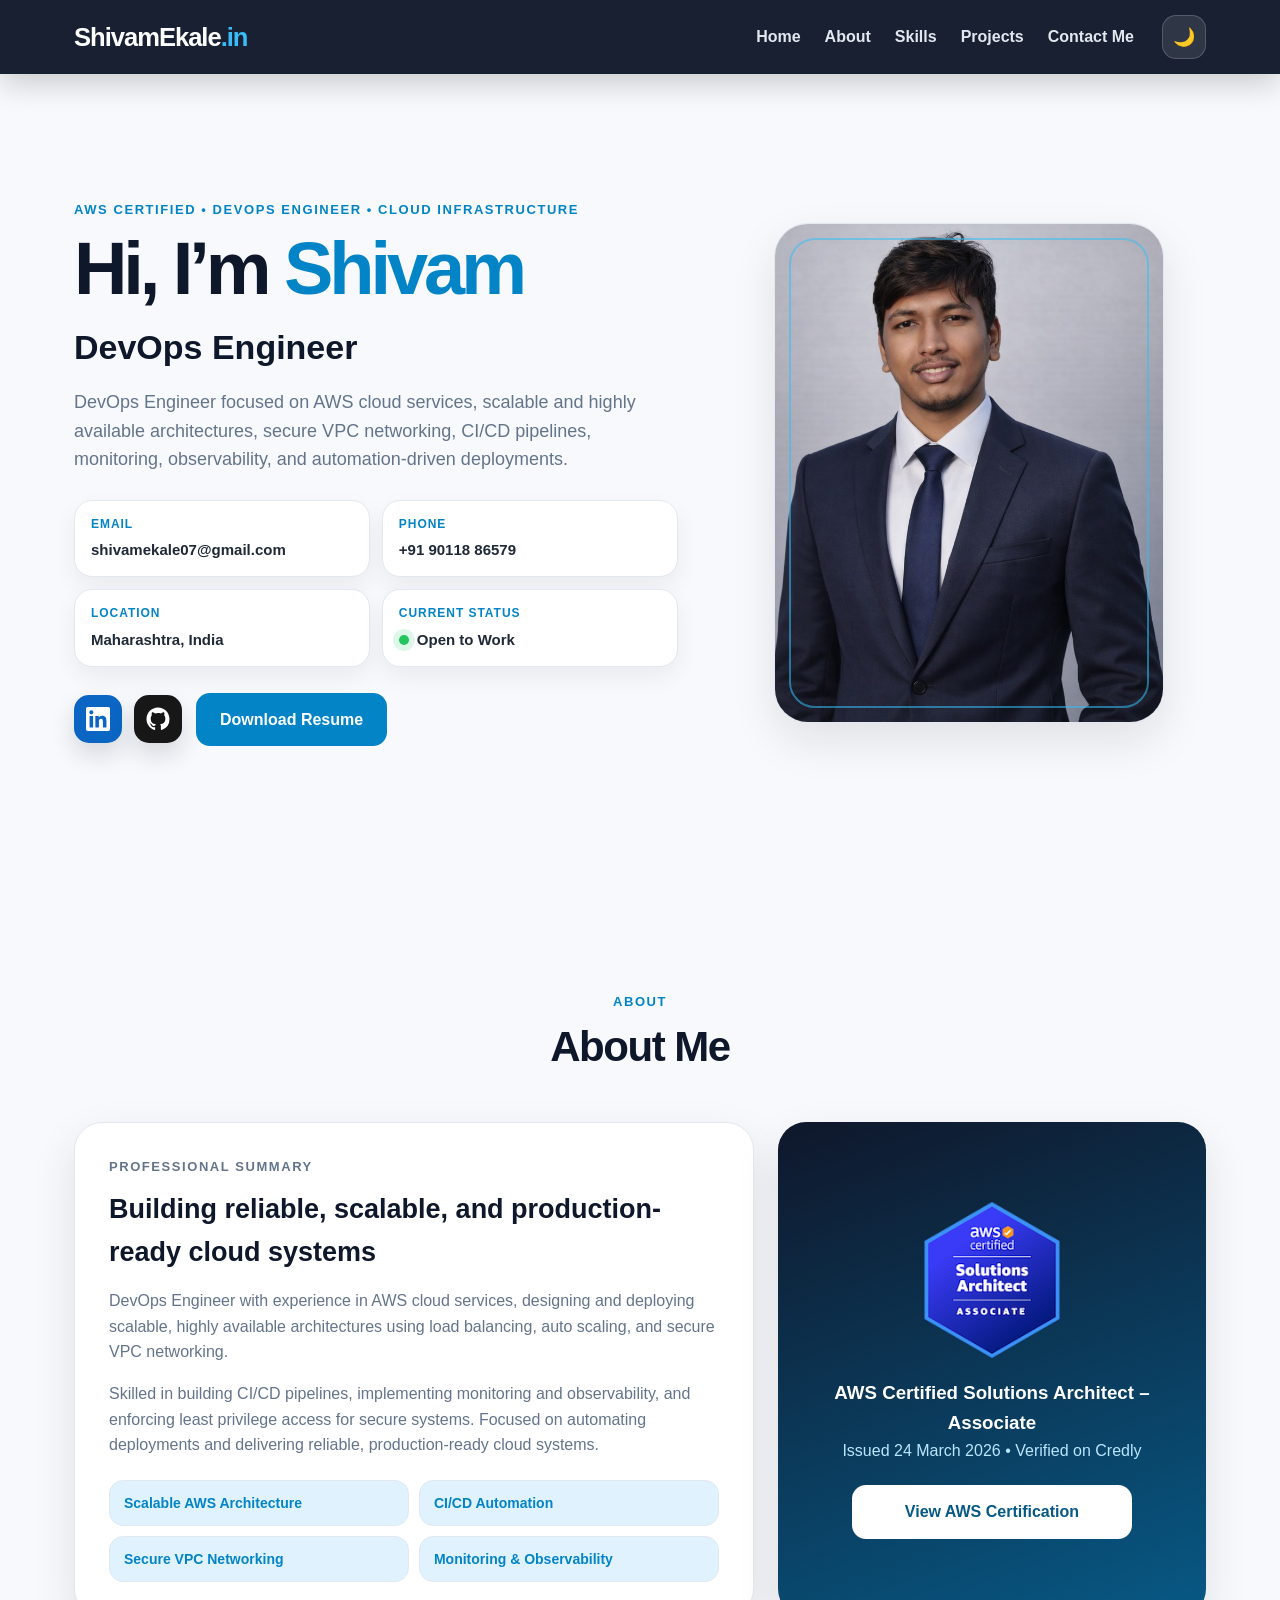
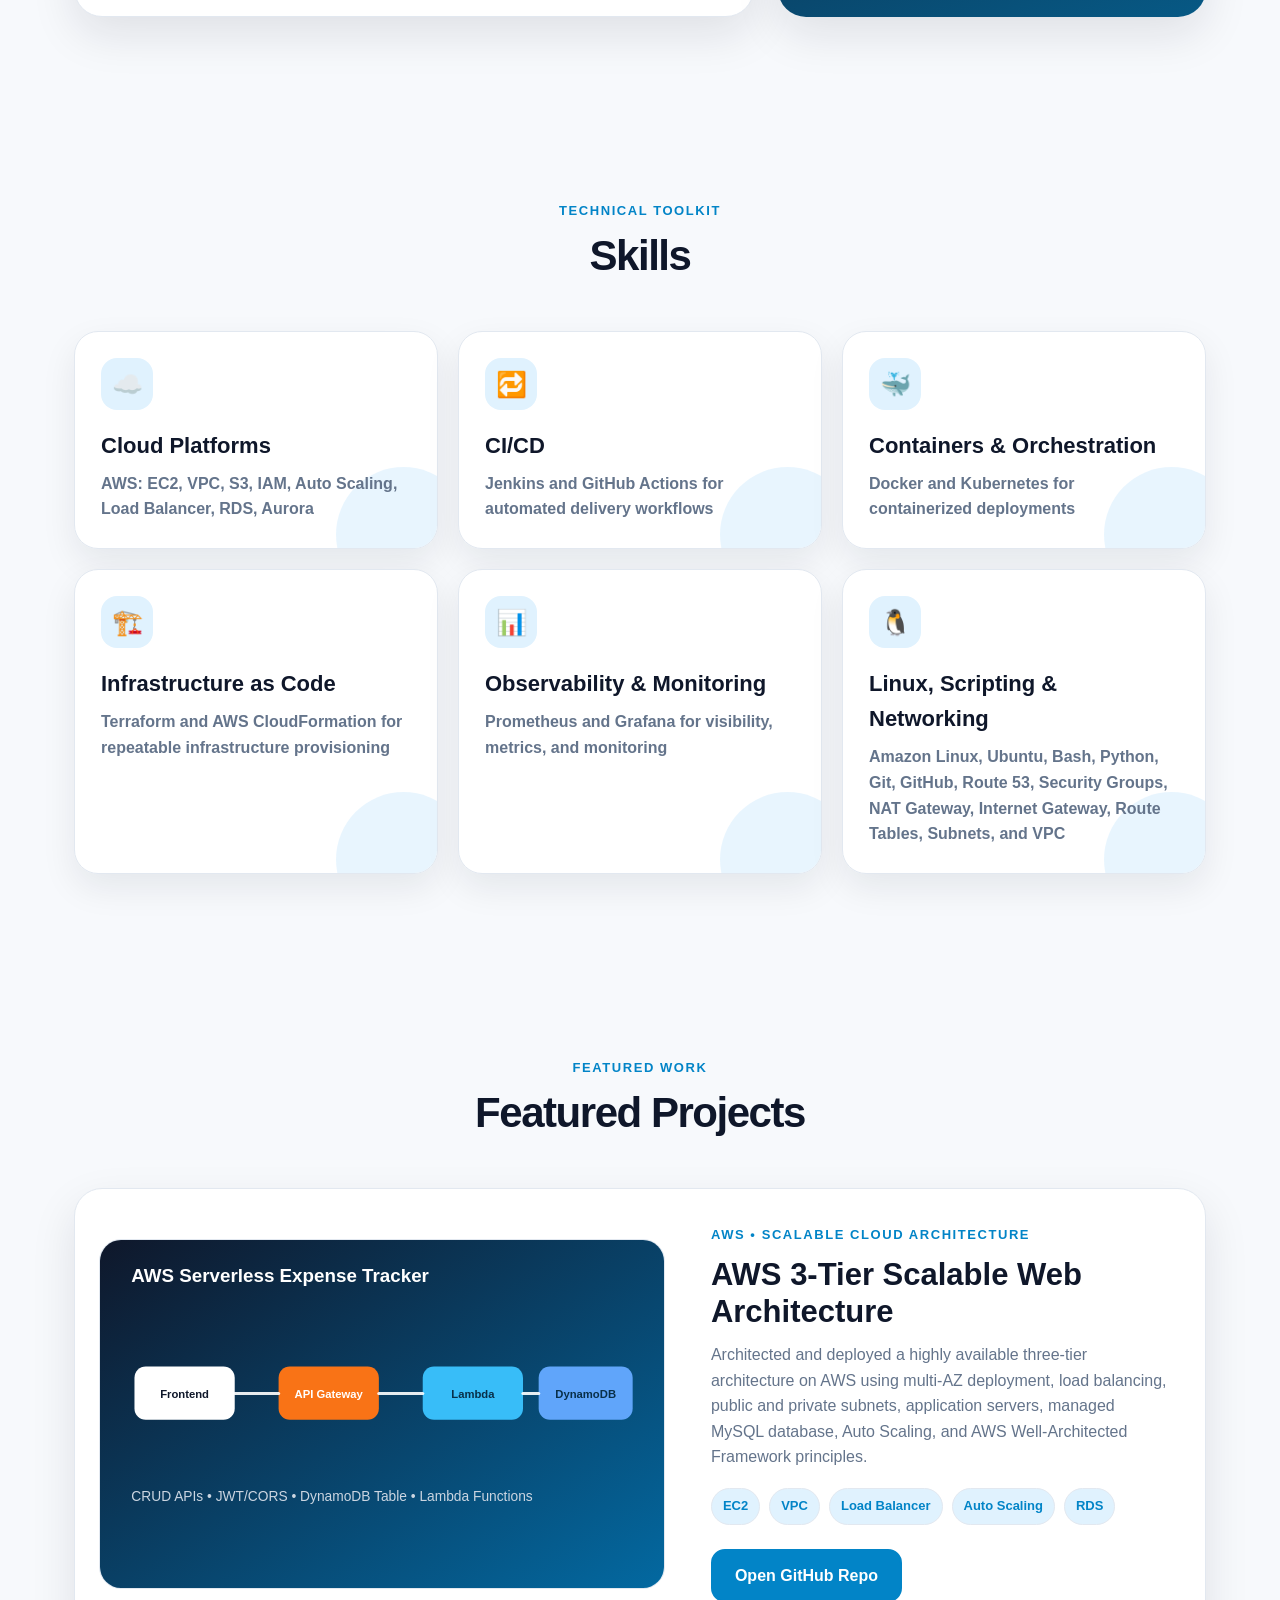
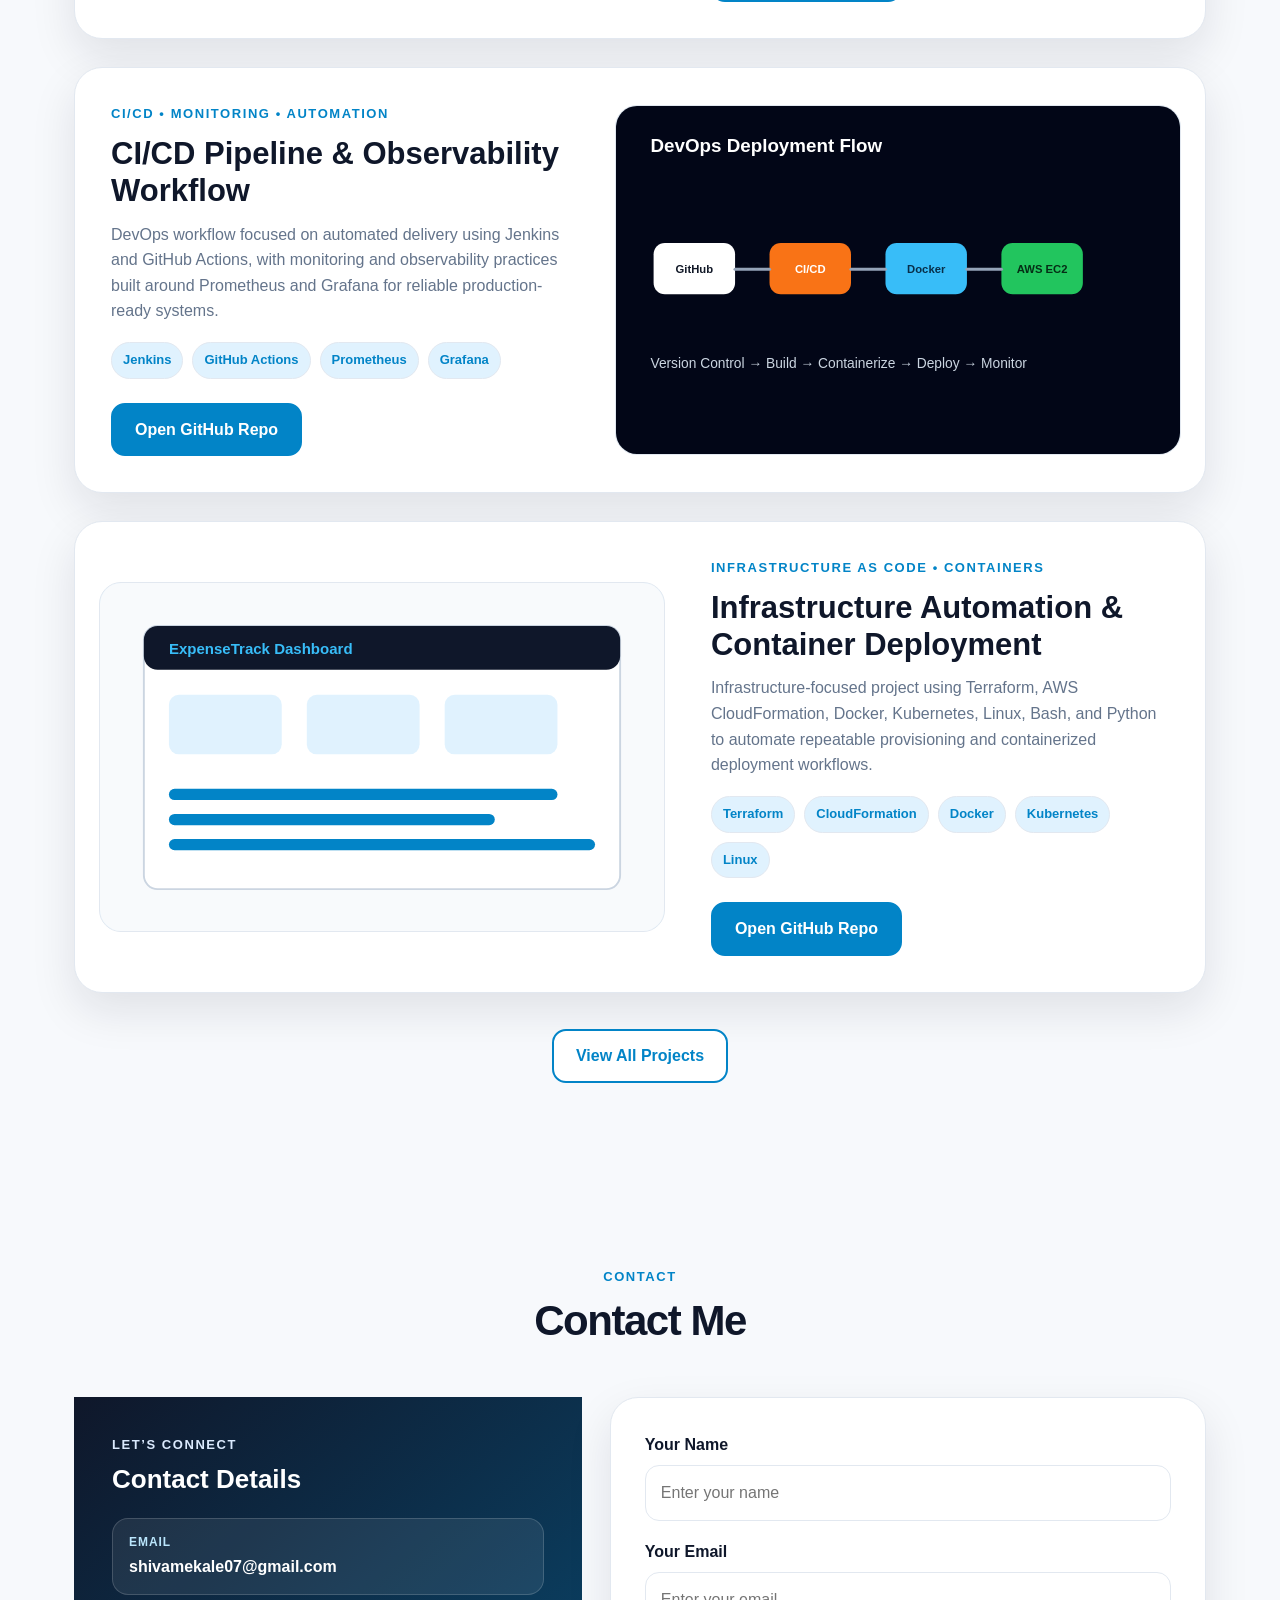
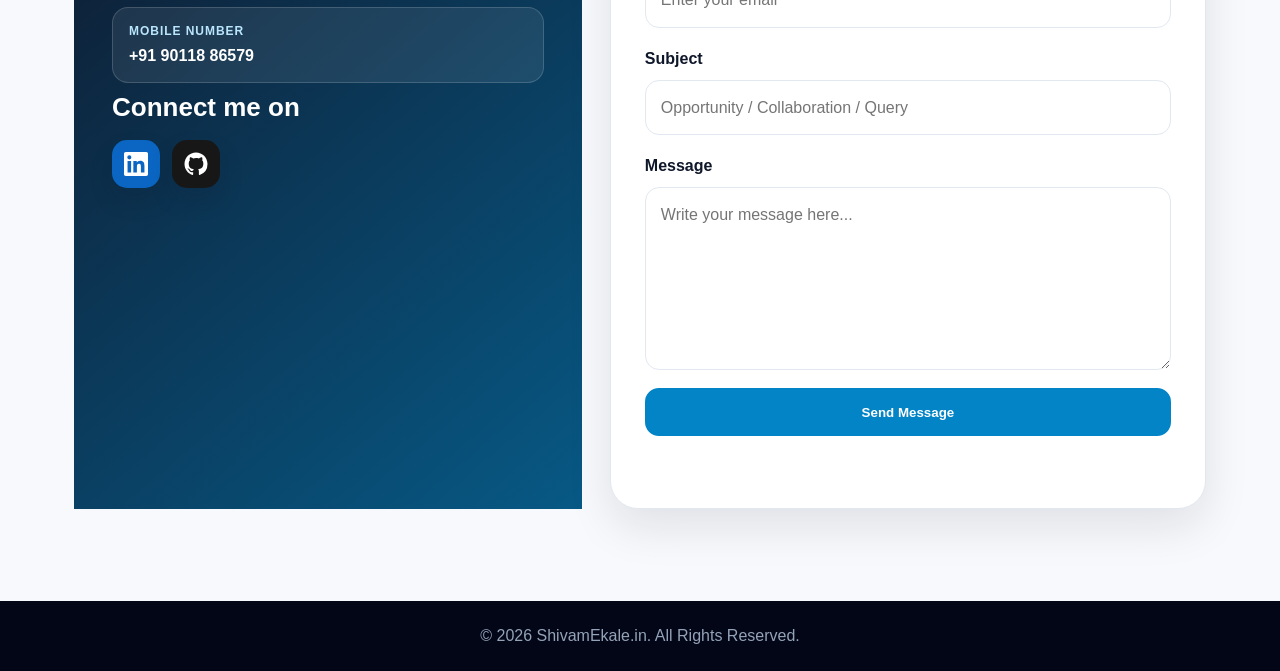
==== index.html @ 3e988bfe "Website:V1" ====
<!DOCTYPE html>
<html lang="en" data-theme="light">
<head>
  <meta charset="UTF-8" />
  <meta name="viewport" content="width=device-width, initial-scale=1.0" />
  <meta name="description" content="Shivam Ekale - DevOps and AWS Cloud Engineer portfolio website." />
  <title>ShivamEkale.in</title>
  <link rel="stylesheet" href="style.css" />
</head>
<body>
  <header class="site-header">
    <nav class="navbar" aria-label="Main navigation">
      <a href="index.html#home" class="brand">ShivamEkale<span>.in</span></a>

      <ul class="nav-links" id="navLinks">
        <li><a href="index.html#home">Home</a></li>
        <li><a href="index.html#about">About</a></li>
        <li><a href="index.html#skills">Skills</a></li>
        <li><a href="index.html#projects">Projects</a></li>
        <li><a href="index.html#contact">Contact Me</a></li>
      </ul>

      <div class="nav-controls">
        <button class="theme-toggle" id="themeToggle" type="button" aria-label="Switch theme"><span>🌙</span></button>
        <button class="menu-toggle" id="menuToggle" type="button" aria-label="Open menu">☰</button>
      </div>
    </nav>
  </header>

  <main>
    <section class="hero" id="home">
      <div class="hero-content">
        <p class="eyebrow">AWS Certified • DevOps Engineer • Cloud Infrastructure</p>
        <h1>Hi, I’m <span>Shivam</span></h1>
        <h2>DevOps Engineer</h2>
        <p class="hero-summary">
          DevOps Engineer focused on AWS cloud services, scalable and highly available architectures,
          secure VPC networking, CI/CD pipelines, monitoring, observability, and automation-driven deployments.
        </p>

        <div class="hero-details" aria-label="Quick contact details">
          <a class="detail-card" href="mailto:shivamekale07@gmail.com">
            <span class="detail-label">Email</span>
            <span class="detail-value">shivamekale07@gmail.com</span>
          </a>
          <a class="detail-card" href="tel:+919011886579">
            <span class="detail-label">Phone</span>
            <span class="detail-value">+91 90118 86579</span>
          </a>
          <span class="detail-card">
            <span class="detail-label">Location</span>
            <span class="detail-value">Maharashtra, India</span>
          </span>
          <span class="detail-card status-card">
            <span class="detail-label">Current Status</span>
            <span class="detail-value"><span class="status-dot"></span>Open to Work</span>
          </span>
        </div>

        <div class="hero-cta-row" aria-label="Resume and social profile links">
          <div class="social-links hero-socials" aria-label="Social profile links">
            <a class="social-icon linkedin" href="https://www.linkedin.com/in/shiivam22" target="_blank" rel="noopener" aria-label="LinkedIn profile">
              <svg viewBox="0 0 24 24" aria-hidden="true" focusable="false"><path fill="currentColor" d="M20.447 20.452h-3.554v-5.569c0-1.328-.027-3.037-1.852-3.037-1.853 0-2.136 1.447-2.136 2.942v5.664H9.351V9h3.414v1.561h.046c.477-.9 1.637-1.85 3.37-1.85 3.602 0 4.267 2.371 4.267 5.455v6.286zM5.337 7.433a2.062 2.062 0 1 1 0-4.124 2.062 2.062 0 0 1 0 4.124zM7.119 20.452H3.554V9h3.565v11.452zM22.225 0H1.771C.792 0 0 .774 0 1.729v20.542C0 23.226.792 24 1.771 24h20.451C23.2 24 24 23.226 24 22.271V1.729C24 .774 23.2 0 22.222 0h.003z"/></svg>
            </a>
            <a class="social-icon github" href="https://github.com/Its-Shiivam22" target="_blank" rel="noopener" aria-label="GitHub profile">
              <svg viewBox="0 0 24 24" aria-hidden="true" focusable="false"><path fill="currentColor" d="M12 .5C5.65.5.5 5.65.5 12c0 5.09 3.29 9.4 7.86 10.93.58.1.79-.25.79-.56v-2.16c-3.2.7-3.87-1.38-3.87-1.38-.52-1.33-1.28-1.68-1.28-1.68-1.05-.72.08-.7.08-.7 1.16.08 1.77 1.19 1.77 1.19 1.03 1.76 2.7 1.25 3.36.96.1-.75.4-1.25.73-1.54-2.55-.29-5.23-1.28-5.23-5.68 0-1.25.45-2.28 1.19-3.08-.12-.29-.52-1.46.11-3.04 0 0 .97-.31 3.17 1.18A10.9 10.9 0 0 1 12 6.05c.98 0 1.96.13 2.88.39 2.2-1.49 3.17-1.18 3.17-1.18.63 1.58.23 2.75.11 3.04.74.8 1.19 1.83 1.19 3.08 0 4.41-2.69 5.38-5.25 5.67.41.35.78 1.05.78 2.12v3.2c0 .31.21.67.8.56A11.52 11.52 0 0 0 23.5 12C23.5 5.65 18.35.5 12 .5Z"/></svg>
            </a>
          </div>
          <a class="btn primary resume-btn" href="assets/RESUME.pdf" download>Download Resume</a>
        </div>
      </div>

      <div class="hero-visual">
        <div class="photo-card">
          <img src="assets/profile-portrait.jpg" alt="Shivam professional profile photo" />
        </div>
      </div>
    </section>

    <section class="section about" id="about">
      <div class="section-heading">
        <p>About</p>
        <h2>About Me</h2>
      </div>

      <div class="about-grid">
        <div class="about-text card">
          <p class="eyebrow">Professional Summary</p>
          <h3>Building reliable, scalable, and production-ready cloud systems</h3>
          <p>
            DevOps Engineer with experience in AWS cloud services, designing and deploying scalable,
            highly available architectures using load balancing, auto scaling, and secure VPC networking.
          </p>
          <p>
            Skilled in building CI/CD pipelines, implementing monitoring and observability, and enforcing
            least privilege access for secure systems. Focused on automating deployments and delivering
            reliable, production-ready cloud systems.
          </p>
          <div class="about-highlight-grid" aria-label="Professional focus areas">
            <span>Scalable AWS Architecture</span>
            <span>CI/CD Automation</span>
            <span>Secure VPC Networking</span>
            <span>Monitoring & Observability</span>
          </div>
        </div>

        <aside class="cert-card" aria-label="AWS certification">
          <img src="assets/aws-certified-solutions-architect-associate.png" alt="AWS Certified Solutions Architect Associate badge" />
          <div>
            <h3>AWS Certified Solutions Architect – Associate</h3>
            <p>Issued 24 March 2026 • Verified on Credly</p>
          </div>
          <a class="btn cert-btn" href="https://www.credly.com/badges/9bf512e8-f7bb-4f2e-af60-298a7f478cae/public_url" target="_blank" rel="noopener">View AWS Certification</a>
        </aside>
      </div>
    </section>

    <section class="section skills" id="skills">
      <div class="section-heading">
        <p>Technical Toolkit</p>
        <h2>Skills</h2>
      </div>

      <div class="skills-grid resume-skills">
        <article class="skill-card"><span>☁️</span><h3>Cloud Platforms</h3><p>AWS: EC2, VPC, S3, IAM, Auto Scaling, Load Balancer, RDS, Aurora</p></article>
        <article class="skill-card"><span>🔁</span><h3>CI/CD</h3><p>Jenkins and GitHub Actions for automated delivery workflows</p></article>
        <article class="skill-card"><span>🐳</span><h3>Containers & Orchestration</h3><p>Docker and Kubernetes for containerized deployments</p></article>
        <article class="skill-card"><span>🏗️</span><h3>Infrastructure as Code</h3><p>Terraform and AWS CloudFormation for repeatable infrastructure provisioning</p></article>
        <article class="skill-card"><span>📊</span><h3>Observability & Monitoring</h3><p>Prometheus and Grafana for visibility, metrics, and monitoring</p></article>
        <article class="skill-card"><span>🐧</span><h3>Linux, Scripting & Networking</h3><p>Amazon Linux, Ubuntu, Bash, Python, Git, GitHub, Route 53, Security Groups, NAT Gateway, Internet Gateway, Route Tables, Subnets, and VPC</p></article>
      </div>
    </section>

    <section class="section projects" id="projects">
      <div class="section-heading">
        <p>Featured Work</p>
        <h2>Featured Projects</h2>
      </div>

      <article class="project-showcase card">
        <div class="project-slider" data-slider>
          <img src="assets/projects/serverless-architecture.svg" alt="AWS three-tier scalable architecture diagram" class="active" />
          <img src="assets/projects/devops-flow.svg" alt="AWS networking and deployment workflow preview" />
          <img src="assets/projects/serverless-ui.svg" alt="Cloud application preview" />
        </div>
        <div class="project-info">
          <p class="project-date">AWS • Scalable Cloud Architecture</p>
          <h3>AWS 3-Tier Scalable Web Architecture</h3>
          <p>Architected and deployed a highly available three-tier architecture on AWS using multi-AZ deployment, load balancing, public and private subnets, application servers, managed MySQL database, Auto Scaling, and AWS Well-Architected Framework principles.</p>
          <div class="project-tags"><span>EC2</span><span>VPC</span><span>Load Balancer</span><span>Auto Scaling</span><span>RDS</span></div>
          <a class="btn primary" href="#" target="_blank" rel="noopener">Open GitHub Repo</a>
        </div>
      </article>

      <article class="project-showcase card reverse">
        <div class="project-slider" data-slider>
          <img src="assets/projects/devops-flow.svg" alt="CI/CD and observability workflow preview" class="active" />
          <img src="assets/projects/serverless-architecture.svg" alt="Cloud infrastructure preview" />
          <img src="assets/projects/serverless-ui.svg" alt="Deployment dashboard preview" />
        </div>
        <div class="project-info">
          <p class="project-date">CI/CD • Monitoring • Automation</p>
          <h3>CI/CD Pipeline & Observability Workflow</h3>
          <p>DevOps workflow focused on automated delivery using Jenkins and GitHub Actions, with monitoring and observability practices built around Prometheus and Grafana for reliable production-ready systems.</p>
          <div class="project-tags"><span>Jenkins</span><span>GitHub Actions</span><span>Prometheus</span><span>Grafana</span></div>
          <a class="btn primary" href="#" target="_blank" rel="noopener">Open GitHub Repo</a>
        </div>
      </article>

      <article class="project-showcase card">
        <div class="project-slider" data-slider>
          <img src="assets/projects/serverless-ui.svg" alt="Infrastructure automation preview" class="active" />
          <img src="assets/projects/devops-flow.svg" alt="Infrastructure as code workflow" />
          <img src="assets/projects/serverless-architecture.svg" alt="AWS infrastructure preview" />
        </div>
        <div class="project-info">
          <p class="project-date">Infrastructure as Code • Containers</p>
          <h3>Infrastructure Automation & Container Deployment</h3>
          <p>Infrastructure-focused project using Terraform, AWS CloudFormation, Docker, Kubernetes, Linux, Bash, and Python to automate repeatable provisioning and containerized deployment workflows.</p>
          <div class="project-tags"><span>Terraform</span><span>CloudFormation</span><span>Docker</span><span>Kubernetes</span><span>Linux</span></div>
          <a class="btn primary" href="#" target="_blank" rel="noopener">Open GitHub Repo</a>
        </div>
      </article>

      <div class="view-all-wrap">
        <a class="btn secondary" href="projects.html">View All Projects</a>
      </div>
    </section>

    <section class="section contact" id="contact">
      <div class="section-heading">
        <p>Contact</p>
        <h2>Contact Me</h2>
      </div>

      <div class="contact-layout">
        <div class="contact-card contact-info-card">
          <p class="eyebrow">Let’s Connect</p>
          <h3>Contact Details</h3>

          <div class="contact-detail-list">
            <a class="contact-detail-item" href="mailto:shivamekale07@gmail.com"><span>Email</span><strong>shivamekale07@gmail.com</strong></a>
            <a class="contact-detail-item" href="tel:+919011886579"><span>Mobile Number</span><strong>+91 90118 86579</strong></a>
          </div>

          <h3 class="connect-heading">Connect me on</h3>
          <div class="social-links contact-socials" aria-label="Social links">
            <a class="social-icon linkedin" href="https://www.linkedin.com/in/shiivam22" target="_blank" rel="noopener" aria-label="LinkedIn profile"><svg viewBox="0 0 24 24" aria-hidden="true" focusable="false"><path fill="currentColor" d="M20.447 20.452h-3.554v-5.569c0-1.328-.027-3.037-1.852-3.037-1.853 0-2.136 1.447-2.136 2.942v5.664H9.351V9h3.414v1.561h.046c.477-.9 1.637-1.85 3.37-1.85 3.602 0 4.267 2.371 4.267 5.455v6.286zM5.337 7.433a2.062 2.062 0 1 1 0-4.124 2.062 2.062 0 0 1 0 4.124zM7.119 20.452H3.554V9h3.565v11.452zM22.225 0H1.771C.792 0 0 .774 0 1.729v20.542C0 23.226.792 24 1.771 24h20.451C23.2 24 24 23.226 24 22.271V1.729C24 .774 23.2 0 22.222 0h.003z"/></svg></a>
            <a class="social-icon github" href="https://github.com/Its-Shiivam22" target="_blank" rel="noopener" aria-label="GitHub profile"><svg viewBox="0 0 24 24" aria-hidden="true" focusable="false"><path fill="currentColor" d="M12 .5C5.65.5.5 5.65.5 12c0 5.09 3.29 9.4 7.86 10.93.58.1.79-.25.79-.56v-2.16c-3.2.7-3.87-1.38-3.87-1.38-.52-1.33-1.28-1.68-1.28-1.68-1.05-.72.08-.7.08-.7 1.16.08 1.77 1.19 1.77 1.19 1.03 1.76 2.7 1.25 3.36.96.1-.75.4-1.25.73-1.54-2.55-.29-5.23-1.28-5.23-5.68 0-1.25.45-2.28 1.19-3.08-.12-.29-.52-1.46.11-3.04 0 0 .97-.31 3.17 1.18A10.9 10.9 0 0 1 12 6.05c.98 0 1.96.13 2.88.39 2.2-1.49 3.17-1.18 3.17-1.18.63 1.58.23 2.75.11 3.04.74.8 1.19 1.83 1.19 3.08 0 4.41-2.69 5.38-5.25 5.67.41.35.78 1.05.78 2.12v3.2c0 .31.21.67.8.56A11.52 11.52 0 0 0 23.5 12C23.5 5.65 18.35.5 12 .5Z"/></svg></a>
          </div>
        </div>

        <form class="contact-form card" id="contactForm">
          <div class="form-row">
            <label for="name">Your Name</label>
            <input type="text" id="name" name="name" placeholder="Enter your name" required />
          </div>
          <div class="form-row">
            <label for="email">Your Email</label>
            <input type="email" id="email" name="email" placeholder="Enter your email" required />
          </div>
          <div class="form-row">
            <label for="subject">Subject</label>
            <input type="text" id="subject" name="subject" placeholder="Opportunity / Collaboration / Query" required />
          </div>
          <div class="form-row">
            <label for="message">Message</label>
            <textarea id="message" name="message" rows="6" placeholder="Write your message here..." required></textarea>
          </div>
          <button class="btn primary" type="submit">Send Message</button>
          <p class="form-status" id="formStatus" role="status" aria-live="polite"></p>
        </form>
      </div>
    </section>
  </main>

  <footer>© 2026 ShivamEkale.in. All Rights Reserved.</footer>
  <script src="script.js"></script>
</body>
</html>
---- style.css ----
:root {
  --bg: #f7f9fc;
  --surface: #ffffff;
  --card: #ffffff;
  --text: #1f2937;
  --muted: #64748b;
  --dark: #0f172a;
  --blue: #0284c7;
  --blue-dark: #0369a1;
  --cyan: #38bdf8;
  --soft: #e0f2fe;
  --line: #e2e8f0;
  --shadow: 0 18px 45px rgba(15, 23, 42, 0.10);
  --header: rgba(15, 23, 42, 0.96);
}

[data-theme="dark"] {
  --bg: #020617;
  --surface: #0f172a;
  --card: #111827;
  --text: #e5e7eb;
  --muted: #cbd5e1;
  --dark: #f8fafc;
  --blue: #38bdf8;
  --blue-dark: #7dd3fc;
  --cyan: #7dd3fc;
  --soft: #12263a;
  --line: #243244;
  --shadow: 0 18px 45px rgba(0, 0, 0, 0.35);
  --header: rgba(2, 6, 23, 0.96);
}

* {
  box-sizing: border-box;
  margin: 0;
  padding: 0;
}

html {
  scroll-behavior: smooth;
}

body {
  font-family: "Segoe UI", Arial, sans-serif;
  background: var(--bg);
  color: var(--text);
  line-height: 1.6;
  transition: background 0.25s ease, color 0.25s ease;
}

a {
  color: inherit;
  text-decoration: none;
}

img, svg {
  max-width: 100%;
}

.site-header {
  position: fixed;
  inset: 0 0 auto 0;
  z-index: 1000;
  background: var(--header);
  backdrop-filter: blur(14px);
  box-shadow: 0 10px 30px rgba(0, 0, 0, 0.18);
}

.navbar {
  max-width: 1180px;
  margin: 0 auto;
  min-height: 74px;
  padding: 0 24px;
  display: flex;
  align-items: center;
  gap: 20px;
}

.brand {
  color: #ffffff;
  font-size: clamp(21px, 2vw, 27px);
  font-weight: 900;
  letter-spacing: -0.04em;
  white-space: nowrap;
}

.brand span {
  color: var(--cyan);
}

.nav-links {
  list-style: none;
  display: flex;
  align-items: center;
  gap: 24px;
  margin-left: auto;
}

.nav-links a {
  color: #e2e8f0;
  font-weight: 750;
  transition: color 0.25s ease;
}

.nav-links a:hover,
.nav-links a.active-link {
  color: var(--cyan);
}

.nav-controls {
  display: flex;
  align-items: center;
  gap: 10px;
  margin-left: 8px;
}

.theme-toggle,
.menu-toggle {
  border: 1px solid rgba(255, 255, 255, 0.18);
  background: rgba(255, 255, 255, 0.10);
  color: #ffffff;
  border-radius: 14px;
  width: 44px;
  height: 44px;
  display: inline-grid;
  place-items: center;
  cursor: pointer;
  font-size: 18px;
  transition: transform 0.25s ease, background 0.25s ease;
}

.theme-toggle:hover,
.menu-toggle:hover {
  background: rgba(255, 255, 255, 0.18);
  transform: translateY(-2px);
}

.menu-toggle {
  display: none;
  font-size: 24px;
}

.hero {
  max-width: 1180px;
  margin: 0 auto;
  min-height: 100vh;
  padding: 126px 24px 80px;
  display: grid;
  grid-template-columns: 1.12fr 0.88fr;
  align-items: center;
  gap: 54px;
}

.eyebrow,
.section-heading p,
.project-date {
  color: var(--blue);
  font-size: 13px;
  font-weight: 900;
  letter-spacing: 0.12em;
  text-transform: uppercase;
}

.hero h1 {
  color: var(--dark);
  font-size: clamp(42px, 7vw, 74px);
  line-height: 1.04;
  margin-top: 10px;
  letter-spacing: -0.055em;
}

.hero h1 span {
  color: var(--blue);
}

.hero h2 {
  color: var(--dark);
  font-size: clamp(24px, 3vw, 34px);
  margin: 12px 0 14px;
}

.hero-summary {
  color: var(--muted);
  max-width: 660px;
  font-size: 18px;
}

.hero-details {
  display: grid;
  grid-template-columns: repeat(2, minmax(220px, 1fr));
  gap: 12px;
  margin-top: 26px;
}

.detail-card {
  display: flex;
  flex-direction: column;
  gap: 4px;
  min-height: 76px;
  padding: 14px 16px;
  background: var(--surface);
  border: 1px solid var(--line);
  border-radius: 18px;
  box-shadow: 0 10px 24px rgba(15, 23, 42, 0.06);
  transition: transform 0.25s ease, border-color 0.25s ease;
}

.detail-card:hover {
  transform: translateY(-3px);
  border-color: var(--cyan);
}

.detail-label {
  color: var(--blue);
  font-size: 12px;
  font-weight: 900;
  letter-spacing: 0.08em;
  text-transform: uppercase;
}

.detail-value {
  color: var(--text);
  font-size: 15px;
  font-weight: 800;
  overflow-wrap: anywhere;
}

.status-card .detail-value,
.status-contact strong {
  display: flex;
  align-items: center;
  gap: 8px;
}

.status-dot {
  width: 10px;
  height: 10px;
  border-radius: 999px;
  background: #22c55e;
  display: inline-block;
  box-shadow: 0 0 0 6px rgba(34, 197, 94, 0.14);
  flex: 0 0 auto;
}

.hero-cta-row,
.about-actions,
.contact-actions {
  display: flex;
  align-items: center;
  gap: 14px;
  flex-wrap: wrap;
  margin-top: 26px;
}

.social-links {
  display: flex;
  align-items: center;
  gap: 12px;
}

.social-icon {
  width: 48px;
  height: 48px;
  border-radius: 15px;
  display: grid;
  place-items: center;
  color: #ffffff;
  box-shadow: 0 12px 24px rgba(15, 23, 42, 0.14);
  transition: transform 0.25s ease, filter 0.25s ease;
}

.social-icon svg {
  width: 24px;
  height: 24px;
}

.social-icon.linkedin {
  background: #0a66c2;
}

.social-icon.github {
  background: #181717;
}

[data-theme="dark"] .social-icon.github {
  background: #f8fafc;
  color: #181717;
}

.social-icon:hover {
  transform: translateY(-4px);
  filter: brightness(1.08);
}

.btn {
  display: inline-flex;
  align-items: center;
  justify-content: center;
  min-height: 48px;
  padding: 12px 22px;
  border-radius: 14px;
  font-weight: 900;
  border: 2px solid var(--blue);
  transition: transform 0.25s ease, box-shadow 0.25s ease, background 0.25s ease;
}

.btn.primary {
  background: var(--blue);
  color: #ffffff;
}

.btn.secondary {
  background: var(--surface);
  color: var(--blue);
}

.btn:hover {
  transform: translateY(-3px);
  box-shadow: 0 14px 26px rgba(2, 132, 199, 0.22);
}

.resume-btn {
  min-width: 190px;
}

.hero-visual {
  display: flex;
  justify-content: center;
}

.photo-card {
  width: min(390px, 90vw);
  height: 500px;
  border-radius: 34px;
  overflow: hidden;
  background: var(--soft);
  border: 1px solid var(--line);
  box-shadow: var(--shadow);
  position: relative;
}

.photo-card::before {
  content: "";
  position: absolute;
  inset: 14px;
  border: 2px solid rgba(56, 189, 248, 0.55);
  border-radius: 26px;
  z-index: 2;
  pointer-events: none;
}

.photo-card img {
  width: 100%;
  height: 100%;
  object-fit: cover;
  object-position: center top;
}

.section,
.section-lite {
  max-width: 1180px;
  margin: 0 auto;
  padding: 92px 24px;
}

.section-heading {
  text-align: center;
  margin-bottom: 42px;
}

.section-heading h2 {
  color: var(--dark);
  font-size: clamp(32px, 4vw, 42px);
  letter-spacing: -0.035em;
}

.card {
  background: var(--card);
  border: 1px solid var(--line);
  border-radius: 28px;
  box-shadow: var(--shadow);
}

.about-grid {
  display: grid;
  grid-template-columns: 1.35fr 0.85fr;
  gap: 24px;
  align-items: stretch;
}

.about-text {
  padding: 34px;
}

.about-text h3 {
  color: var(--dark);
  font-size: 27px;
  margin-bottom: 14px;
}

.about-text p {
  color: var(--muted);
  margin-bottom: 16px;
}

.cert-card {
  padding: 30px;
  border-radius: 28px;
  background: linear-gradient(160deg, #0f172a, #075985);
  color: #ffffff;
  display: flex;
  flex-direction: column;
  align-items: center;
  justify-content: center;
  text-align: center;
  gap: 18px;
  box-shadow: var(--shadow);
}

.cert-card img {
  width: 160px;
  height: 160px;
  object-fit: contain;
}

.cert-card p {
  color: #bae6fd;
}

.skills-grid {
  display: grid;
  grid-template-columns: repeat(3, 1fr);
  gap: 20px;
}

.skill-card {
  background: linear-gradient(180deg, var(--card), var(--surface));
  border: 1px solid var(--line);
  border-radius: 24px;
  padding: 26px;
  box-shadow: 0 14px 35px rgba(15, 23, 42, 0.08);
  transition: transform 0.25s ease, border-color 0.25s ease;
  position: relative;
  overflow: hidden;
}

.skill-card::after {
  content: "";
  position: absolute;
  right: -34px;
  bottom: -54px;
  width: 135px;
  height: 135px;
  border-radius: 999px;
  background: var(--soft);
  opacity: 0.72;
}

.skill-card:hover {
  transform: translateY(-8px);
  border-color: var(--cyan);
}

.skill-card span {
  display: grid;
  place-items: center;
  width: 52px;
  height: 52px;
  background: var(--soft);
  border-radius: 16px;
  font-size: 25px;
  margin-bottom: 18px;
}

.skill-card h3 {
  color: var(--dark);
  font-size: 22px;
  margin-bottom: 8px;
}

.skill-card p {
  color: var(--muted);
  position: relative;
  z-index: 1;
}

.project-showcase {
  display: grid;
  grid-template-columns: 1.08fr 0.92fr;
  gap: 34px;
  padding: 24px;
  margin-bottom: 28px;
  align-items: center;
}

.project-showcase.reverse {
  direction: rtl;
}

.project-showcase.reverse > * {
  direction: ltr;
}

.project-slider {
  height: 350px;
  border-radius: 22px;
  overflow: hidden;
  background: var(--soft);
  position: relative;
  border: 1px solid var(--line);
}

.project-slider img {
  position: absolute;
  inset: 0;
  width: 100%;
  height: 100%;
  object-fit: cover;
  opacity: 0;
  transition: opacity 0.8s ease;
}

.project-slider img.active {
  opacity: 1;
}

.project-info {
  padding: 12px;
}

.project-info h3 {
  color: var(--dark);
  font-size: clamp(24px, 3vw, 31px);
  line-height: 1.2;
  margin: 10px 0 12px;
}

.project-info p:not(.project-date),
.project-catalog-body p:not(.project-date) {
  color: var(--muted);
}

.project-tags {
  display: flex;
  flex-wrap: wrap;
  gap: 9px;
  margin: 18px 0 24px;
}

.project-tags span {
  background: var(--soft);
  color: var(--blue);
  border: 1px solid var(--line);
  padding: 7px 11px;
  border-radius: 999px;
  font-size: 13px;
  font-weight: 850;
}

.view-all-wrap {
  text-align: center;
  margin-top: 36px;
}

.contact-layout {
  display: grid;
  grid-template-columns: 0.92fr 1.08fr;
  gap: 28px;
  align-items: stretch;
}

.contact-info-card {
  text-align: left;
  padding: 38px;
  background: linear-gradient(140deg, #0f172a, #075985);
  color: #ffffff;
}

.contact-info-card h3 {
  font-size: 26px;
  line-height: 1.25;
  margin: 8px 0 12px;
}

.contact-info-card p {
  color: #dbeafe;
}

.contact-detail-list {
  display: grid;
  gap: 12px;
  margin-top: 22px;
}

.contact-detail-item {
  display: flex;
  flex-direction: column;
  gap: 2px;
  padding: 14px 16px;
  border: 1px solid rgba(255, 255, 255, 0.16);
  border-radius: 16px;
  background: rgba(255, 255, 255, 0.08);
  color: #ffffff;
  transition: transform 0.25s ease, background 0.25s ease;
}

.contact-detail-item:hover {
  transform: translateY(-2px);
  background: rgba(255, 255, 255, 0.12);
}

.contact-detail-item span {
  color: #bae6fd;
  font-size: 12px;
  text-transform: uppercase;
  letter-spacing: 0.08em;
  font-weight: 900;
}

.contact-detail-item strong {
  color: #ffffff;
  font-size: 16px;
  overflow-wrap: anywhere;
}

.connect-heading {
  margin-top: 24px;
  color: #ffffff;
}

.contact-socials {
  margin-top: 16px;
}

.contact-form {
  padding: 34px;
}

.form-row {
  display: flex;
  flex-direction: column;
  gap: 8px;
  margin-bottom: 18px;
}

.form-row label {
  color: var(--dark);
  font-weight: 850;
}

.form-row input,
.form-row textarea {
  width: 100%;
  border: 1px solid var(--line);
  border-radius: 14px;
  padding: 14px 15px;
  font: inherit;
  background: var(--surface);
  color: var(--text);
  outline: none;
}

.form-row input:focus,
.form-row textarea:focus {
  border-color: var(--blue);
  box-shadow: 0 0 0 4px rgba(56, 189, 248, 0.16);
}

.form-row textarea {
  resize: vertical;
}

.contact-form .btn {
  width: 100%;
}

.form-status {
  min-height: 24px;
  margin-top: 14px;
  color: var(--muted);
  font-weight: 700;
}

.projects-page-hero {
  max-width: 1180px;
  margin: 0 auto;
  padding: 138px 24px 50px;
  text-align: center;
}

.projects-page-hero h1 {
  color: var(--dark);
  font-size: clamp(42px, 6vw, 66px);
  line-height: 1.05;
  letter-spacing: -0.05em;
  margin: 8px 0 14px;
}

.projects-page-hero p:not(.eyebrow) {
  color: var(--muted);
  max-width: 760px;
  margin: 0 auto 24px;
  font-size: 18px;
}

.project-catalog {
  padding-top: 30px;
}

.project-catalog-grid {
  display: flex;
  flex-direction: column;
  gap: 26px;
}

.project-catalog-card {
  overflow: hidden;
  display: grid;
  grid-template-columns: 0.72fr 1.28fr;
  align-items: stretch;
  transition: transform 0.25s ease, border-color 0.25s ease;
}

.project-catalog-card:hover {
  transform: translateY(-5px);
  border-color: var(--cyan);
}

.project-catalog-card:nth-child(even) {
  grid-template-columns: 1.28fr 0.72fr;
}

.project-catalog-card:nth-child(even) img {
  order: 2;
  border-left: 1px solid var(--line);
  border-right: 0;
}

.project-catalog-card img {
  width: 100%;
  height: 100%;
  min-height: 260px;
  object-fit: cover;
  background: var(--soft);
  border-right: 1px solid var(--line);
}

.project-catalog-body {
  padding: 30px;
  display: flex;
  flex-direction: column;
  flex: 1;
}

.project-catalog-body h2 {
  color: var(--dark);
  font-size: 22px;
  line-height: 1.25;
  margin: 8px 0 10px;
}

.project-catalog-body .btn {
  margin-top: auto;
}

.github-repo-btn {
  gap: 10px;
  width: fit-content;
}

.github-repo-btn svg {
  width: 21px;
  height: 21px;
  flex: 0 0 auto;
}

.project-catalog-card .project-tags {
  margin-bottom: 20px;
}


footer {
  text-align: center;
  background: #020617;
  color: #94a3b8;
  padding: 22px;
}

@media (max-width: 1030px) {
  .hero {
    gap: 34px;
  }

  .skills-grid {
    grid-template-columns: repeat(2, 1fr);
  }
}

@media (max-width: 900px) {
  .hero,
  .about-grid,
  .project-showcase,
  .contact-layout {
    grid-template-columns: 1fr;
  }

  .hero {
    text-align: center;
  }

  .hero-summary {
    margin-left: auto;
    margin-right: auto;
  }

  .hero-details {
    max-width: 700px;
    margin-left: auto;
    margin-right: auto;
  }

  .hero-cta-row,
  .about-actions {
    justify-content: center;
  }

  .project-showcase.reverse {
    direction: ltr;
  }

  .project-slider {
    height: 320px;
  }

  .contact-info-card {
    text-align: center;
  }

  .contact-socials {
    justify-content: center;
  }
}

@media (max-width: 760px) {
  .navbar {
    padding: 0 16px;
  }

  .nav-links {
    position: absolute;
    top: 74px;
    left: 0;
    width: 100%;
    display: none;
    flex-direction: column;
    gap: 18px;
    padding: 22px;
    background: #0f172a;
    border-top: 1px solid rgba(255, 255, 255, 0.12);
  }

  .nav-links.active {
    display: flex;
  }

  .nav-controls {
    margin-left: auto;
  }

  .menu-toggle {
    display: inline-grid;
  }

  .hero,
  .section,
  .section-lite {
    padding-left: 18px;
    padding-right: 18px;
  }

  .hero {
    padding-top: 112px;
  }

  .hero-details,
  .skills-grid {
    grid-template-columns: 1fr;
  }

  .detail-card {
    align-items: center;
    text-align: center;
  }

  .photo-card {
    height: 430px;
  }

  .contact-form,
  .contact-info-card,
  .about-text,
  .cert-card {
    padding: 24px;
  }

  .project-catalog-card,
  .project-catalog-card:nth-child(even) {
    grid-template-columns: 1fr;
  }

  .project-catalog-card:nth-child(even) img {
    order: 0;
    border-left: 0;
  }

  .project-catalog-card img {
    min-height: 220px;
    height: 230px;
    border-right: 0;
    border-bottom: 1px solid var(--line);
  }

  .project-catalog-body {
    padding: 24px;
  }
}


@media (max-width: 520px) {
  .brand {
    font-size: 20px;
  }

  .theme-toggle,
  .menu-toggle {
    width: 40px;
    height: 40px;
  }

  .hero-cta-row {
    justify-content: center;
  }

  .resume-btn {
    width: 100%;
  }

  .photo-card {
    height: 390px;
    border-radius: 26px;
  }

  .project-showcase {
    padding: 16px;
    border-radius: 22px;
  }

  .project-slider {
    height: 230px;
  }
}

/* Resume-aligned refinements */
.about-text .eyebrow {
  margin-bottom: 10px;
}

.about-highlight-grid {
  display: grid;
  grid-template-columns: repeat(2, minmax(0, 1fr));
  gap: 10px;
  margin-top: 22px;
}

.about-highlight-grid span {
  display: inline-flex;
  align-items: center;
  min-height: 46px;
  padding: 10px 14px;
  background: var(--soft);
  color: var(--blue);
  border: 1px solid var(--line);
  border-radius: 14px;
  font-weight: 900;
  font-size: 14px;
}

.cert-card .cert-btn {
  width: 100%;
  max-width: 280px;
  background: #ffffff;
  color: #075985;
  border-color: #ffffff;
  margin-top: 4px;
}

.cert-card .cert-btn:hover {
  background: #e0f2fe;
  border-color: #e0f2fe;
}

.resume-skills .skill-card p {
  font-weight: 650;
}

@media (max-width: 760px) {
  .about-highlight-grid {
    grid-template-columns: 1fr;
  }
}
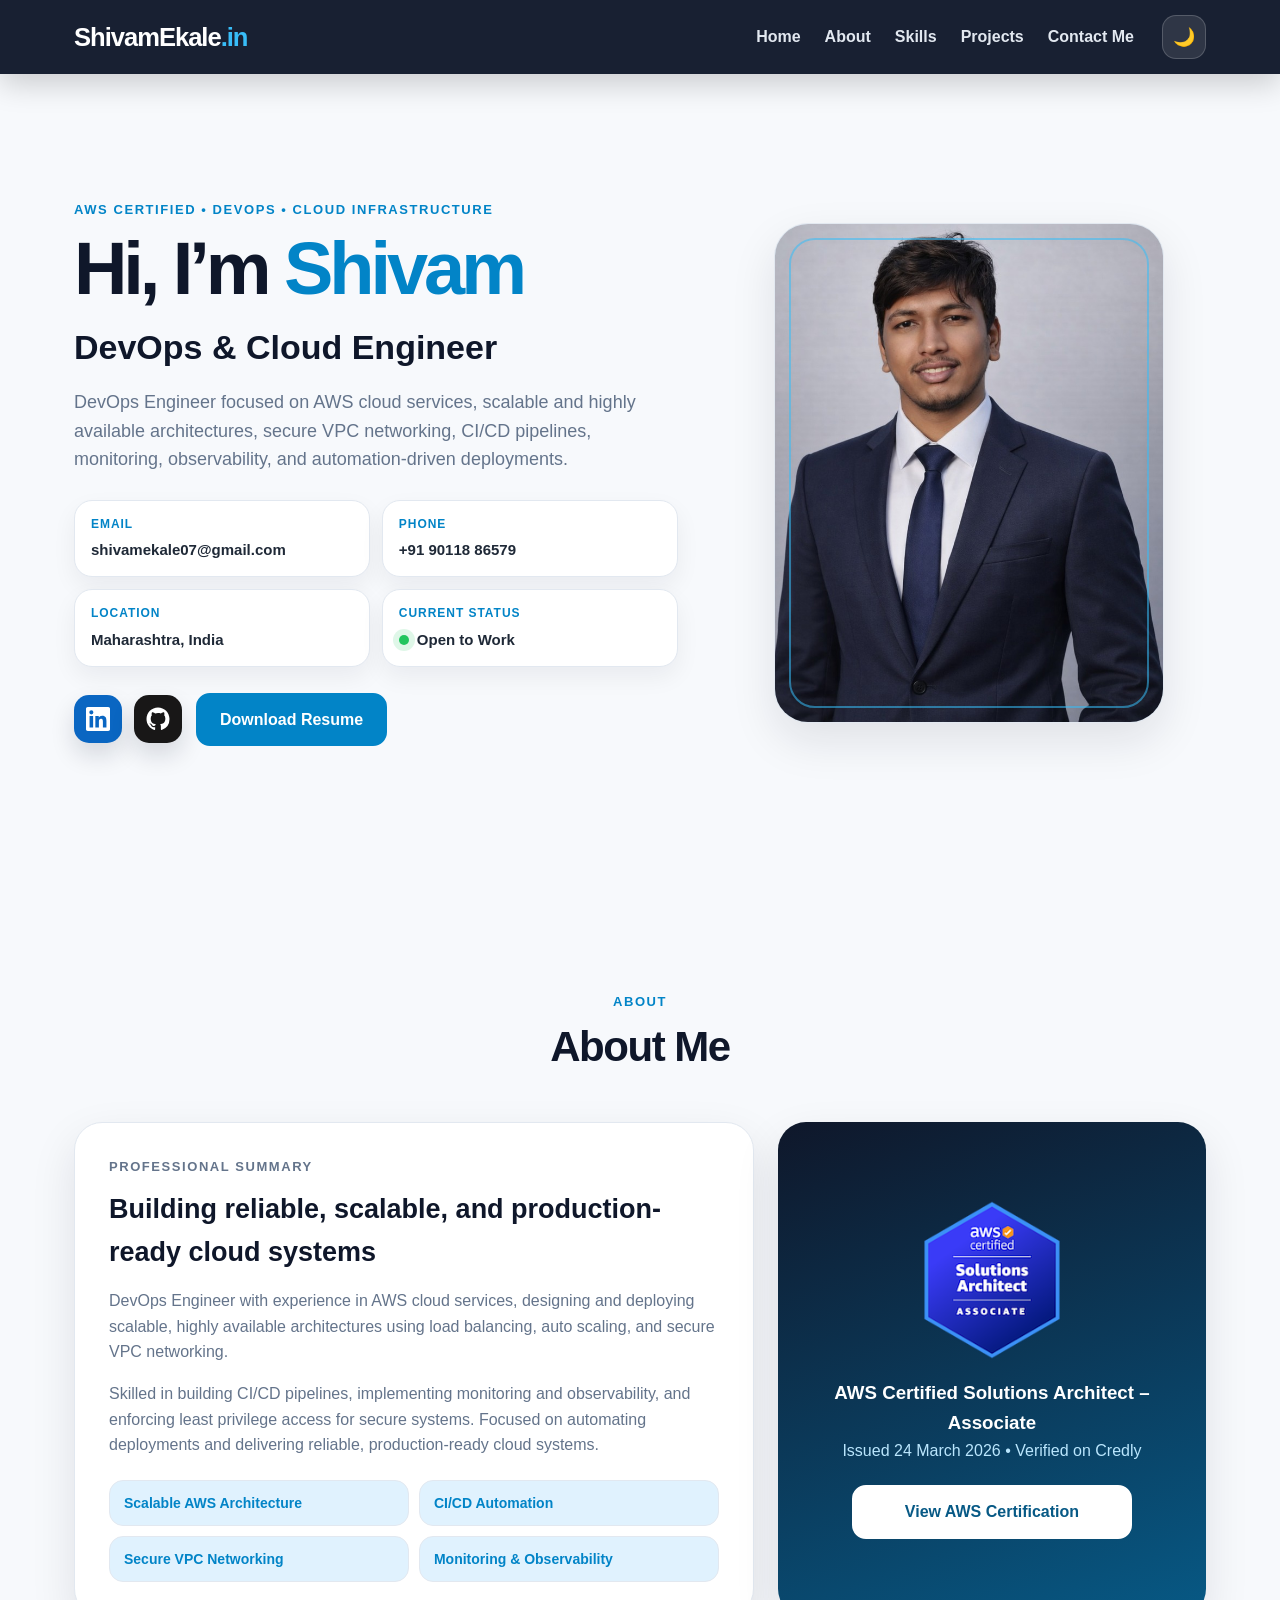
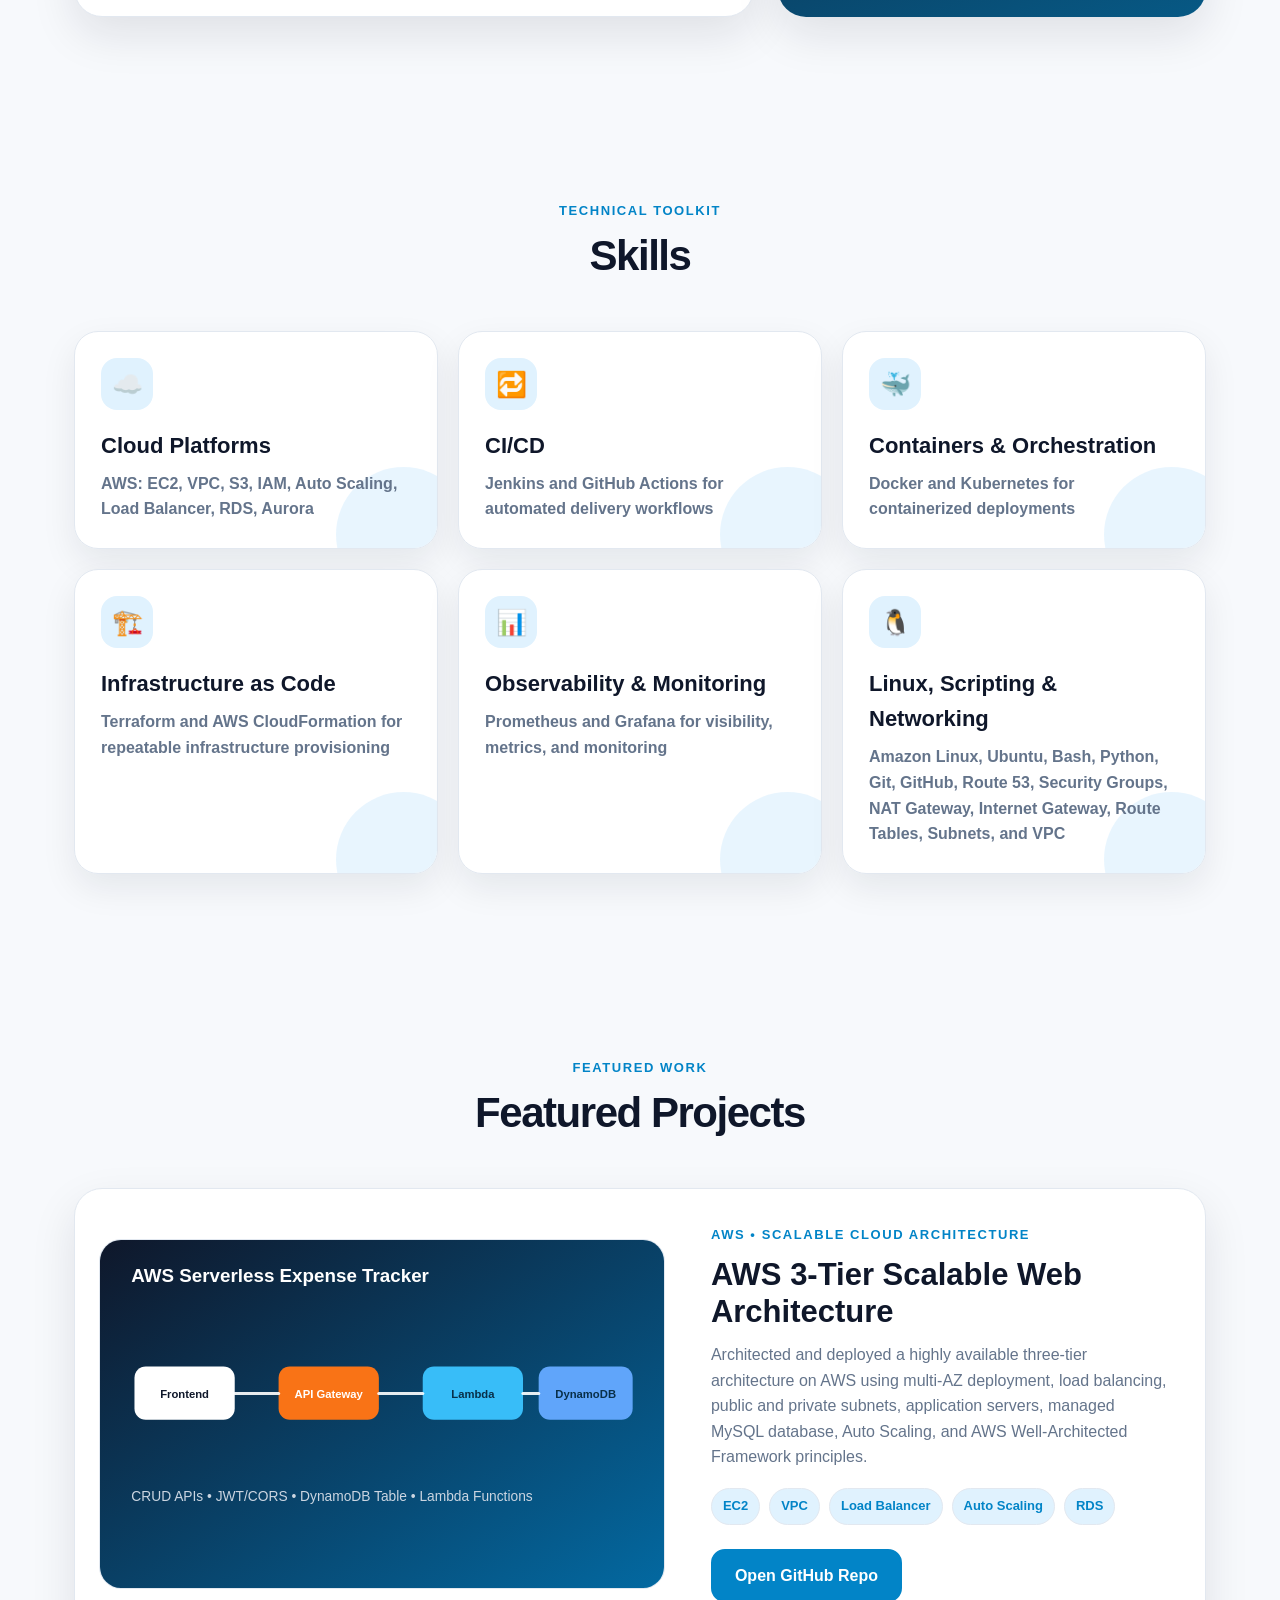
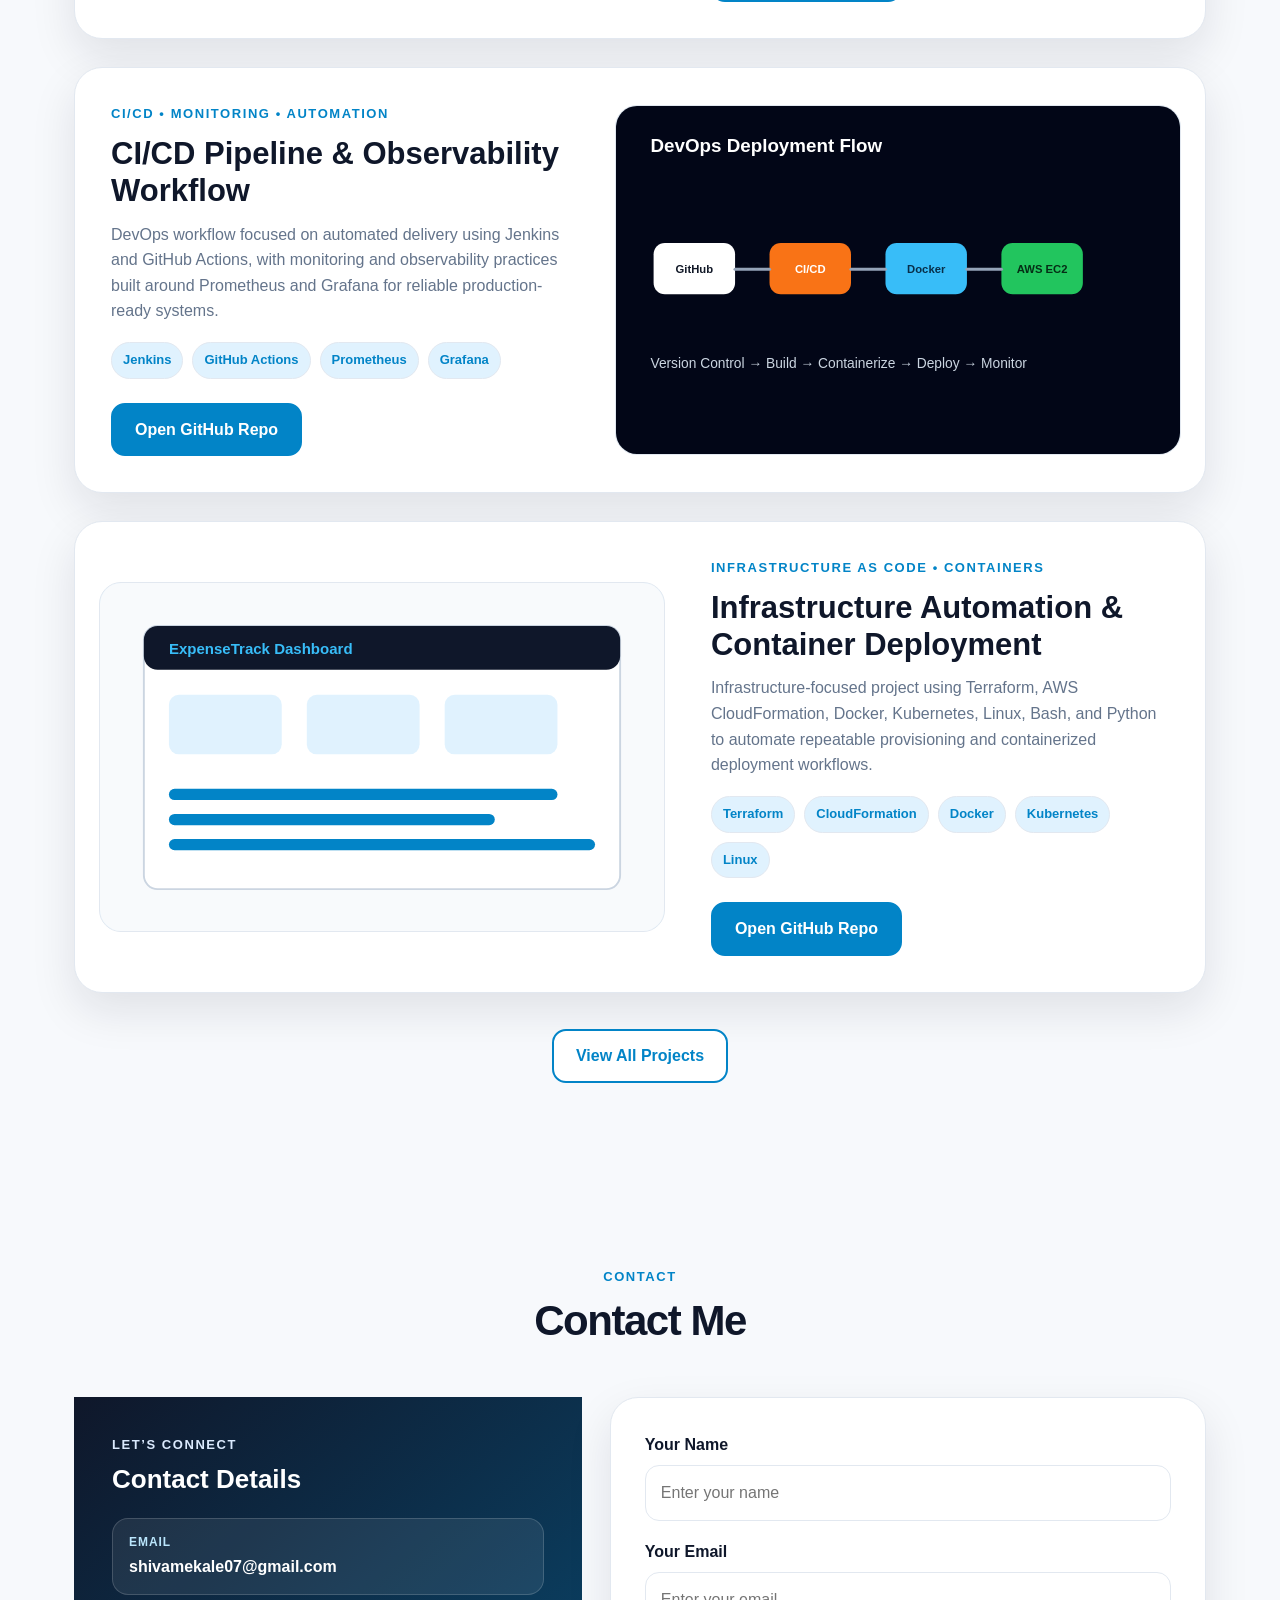
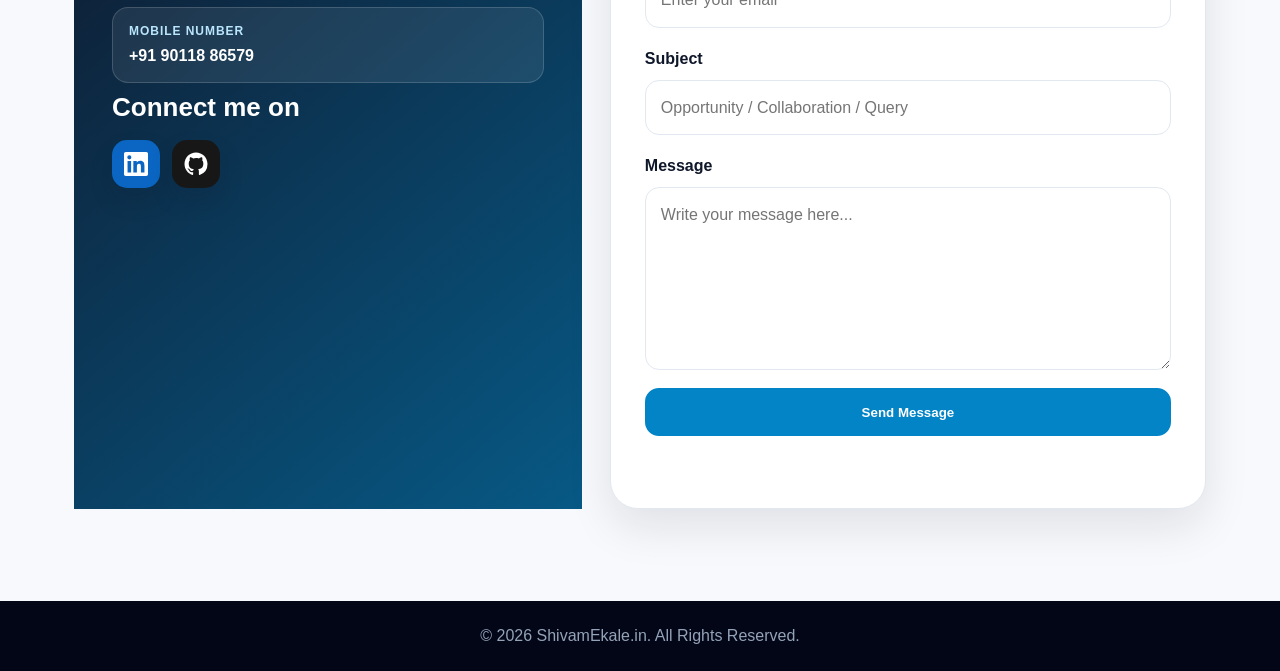
==== commit bc85281d: "Update index.html" ====
--- a/index.html
+++ b/index.html
@@ -30,9 +30,9 @@
   <main>
     <section class="hero" id="home">
       <div class="hero-content">
-        <p class="eyebrow">AWS Certified • DevOps Engineer • Cloud Infrastructure</p>
+        <p class="eyebrow">AWS Certified • DevOps • Cloud Infrastructure</p>
         <h1>Hi, I’m <span>Shivam</span></h1>
-        <h2>DevOps Engineer</h2>
+        <h2>DevOps & Cloud Engineer</h2>
         <p class="hero-summary">
           DevOps Engineer focused on AWS cloud services, scalable and highly available architectures,
           secure VPC networking, CI/CD pipelines, monitoring, observability, and automation-driven deployments.
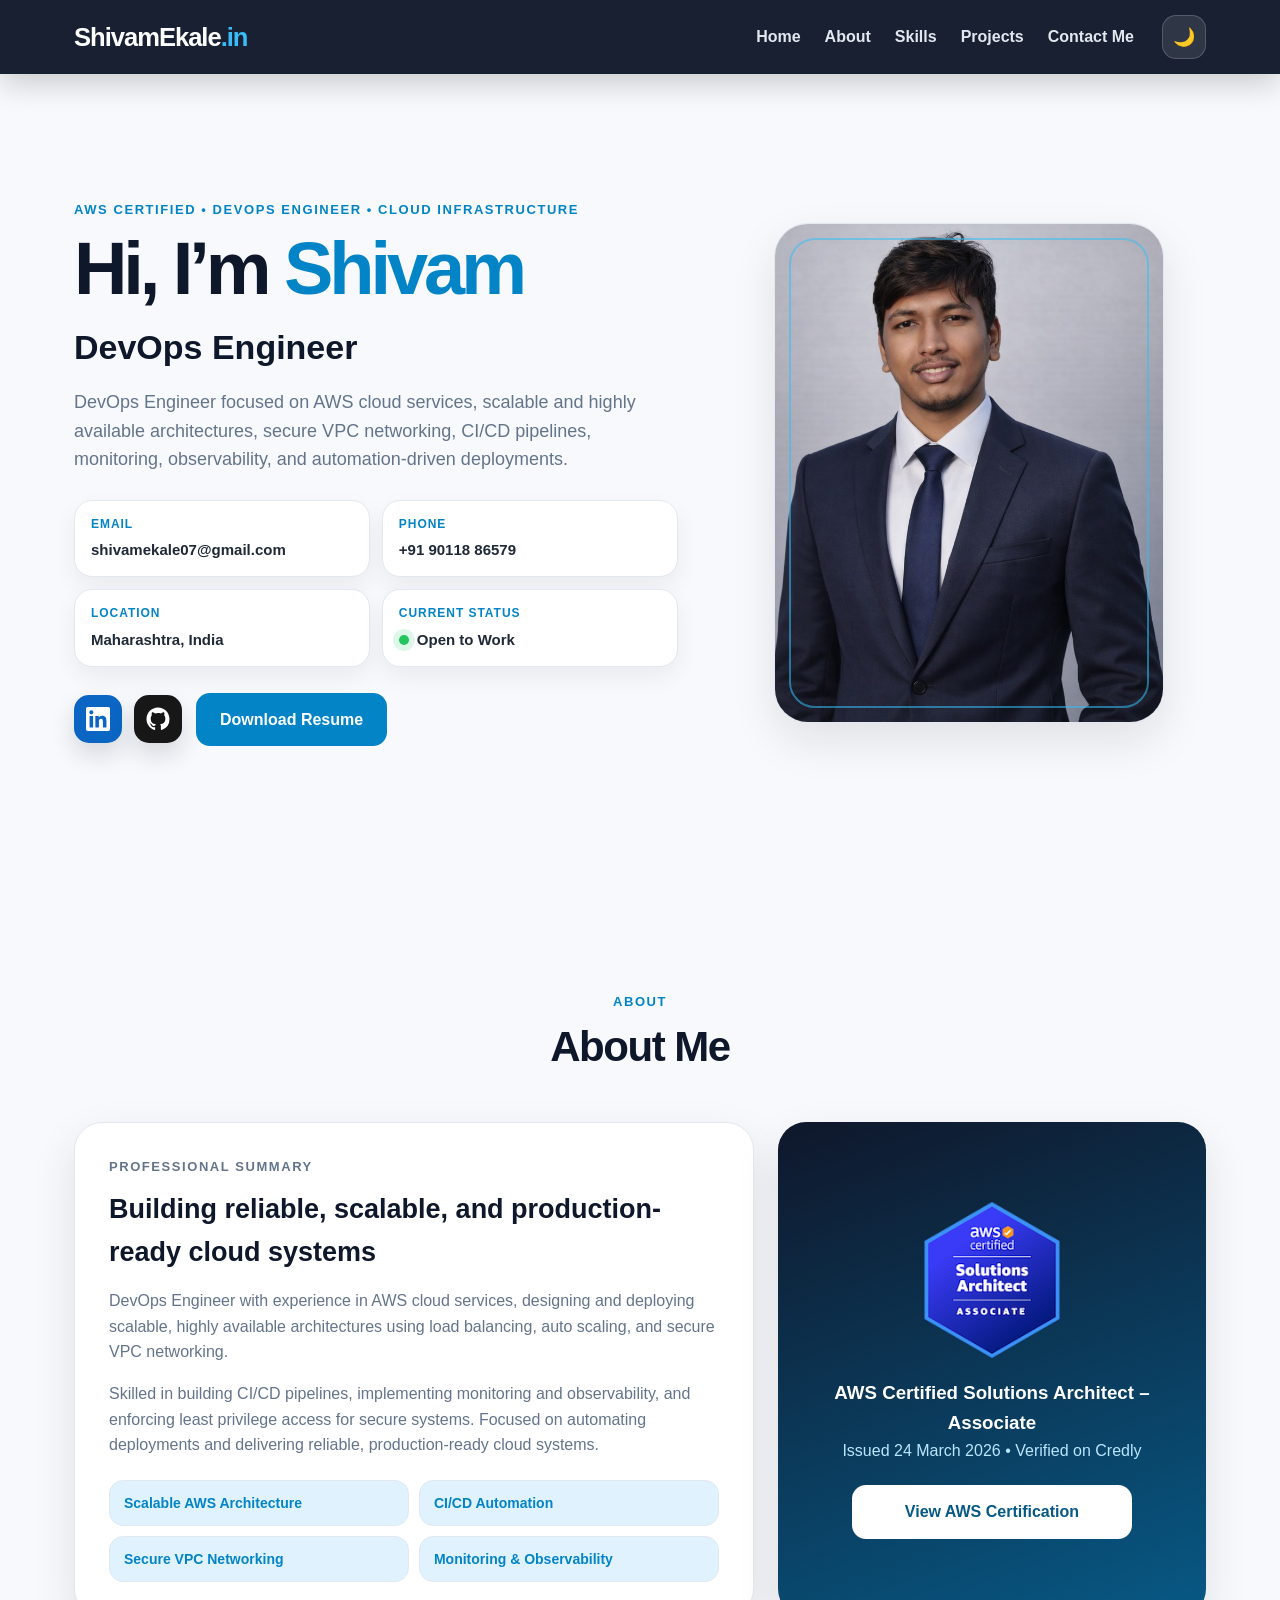
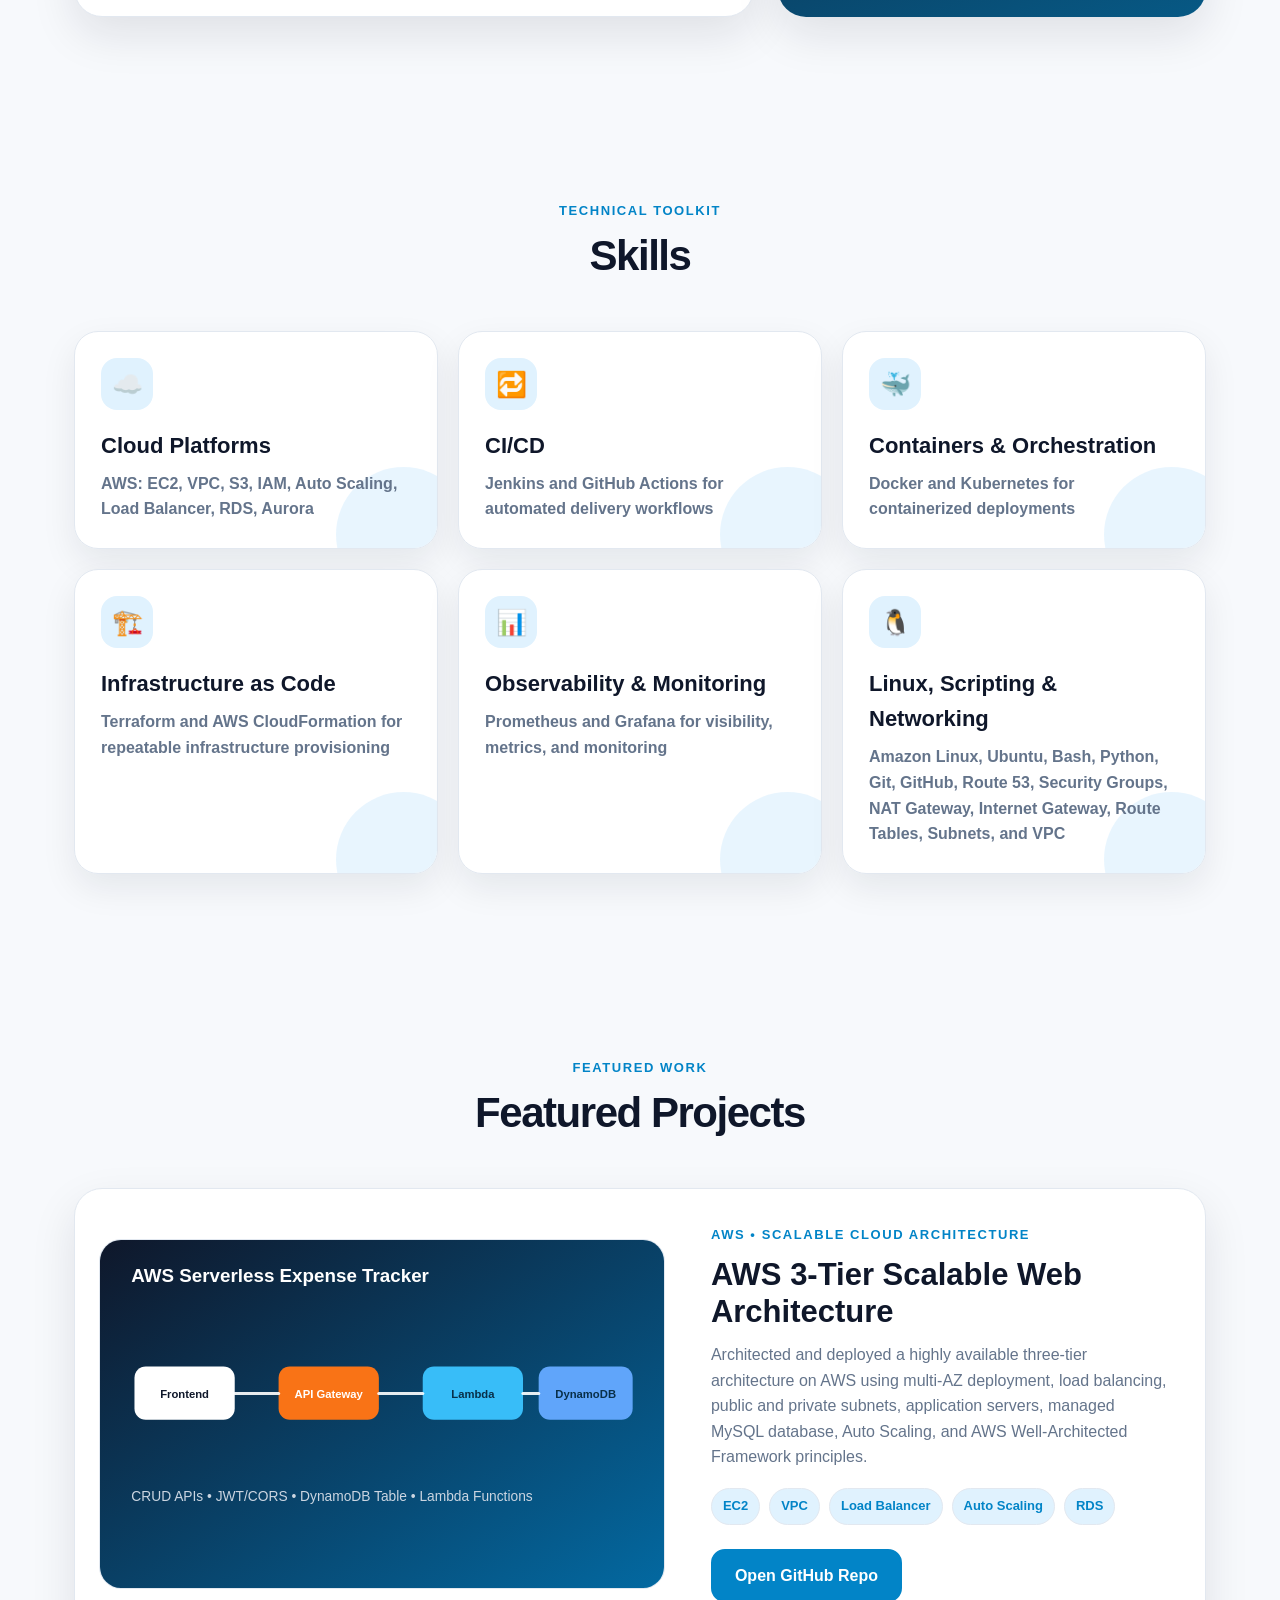
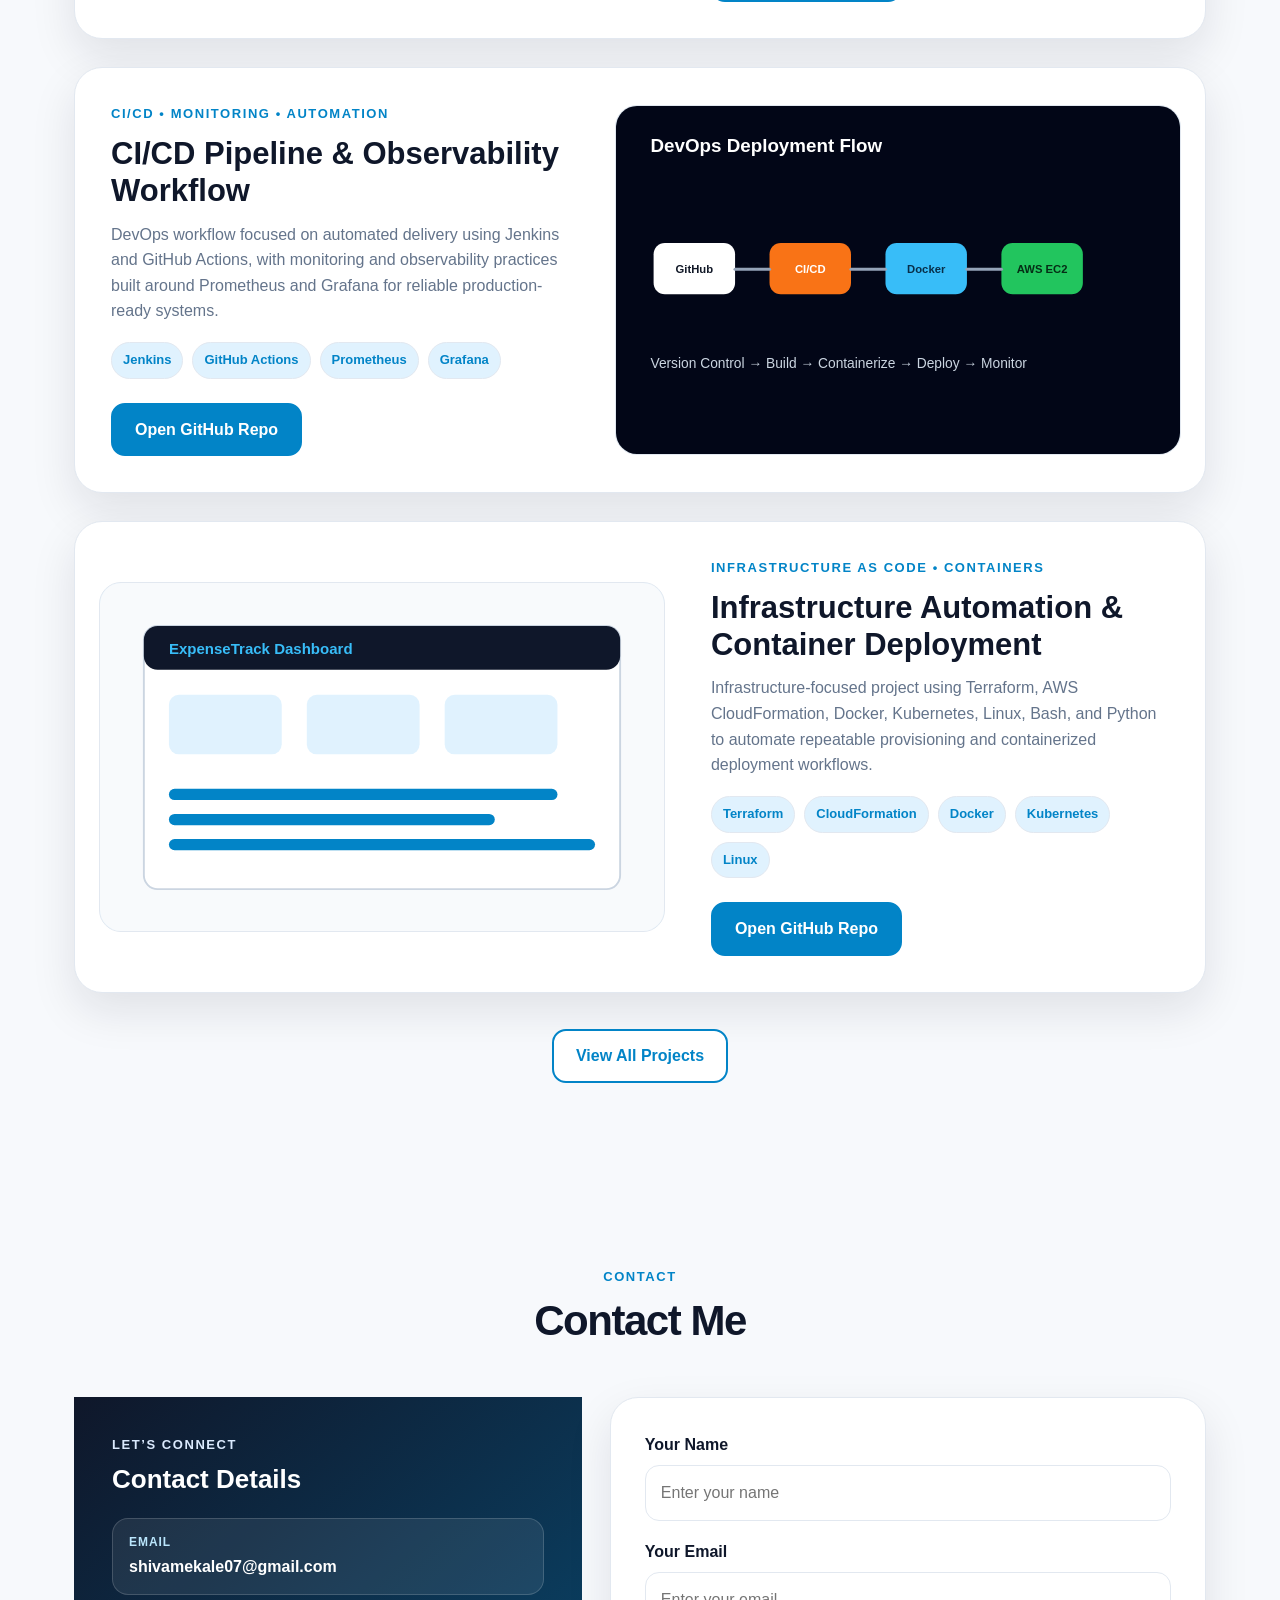
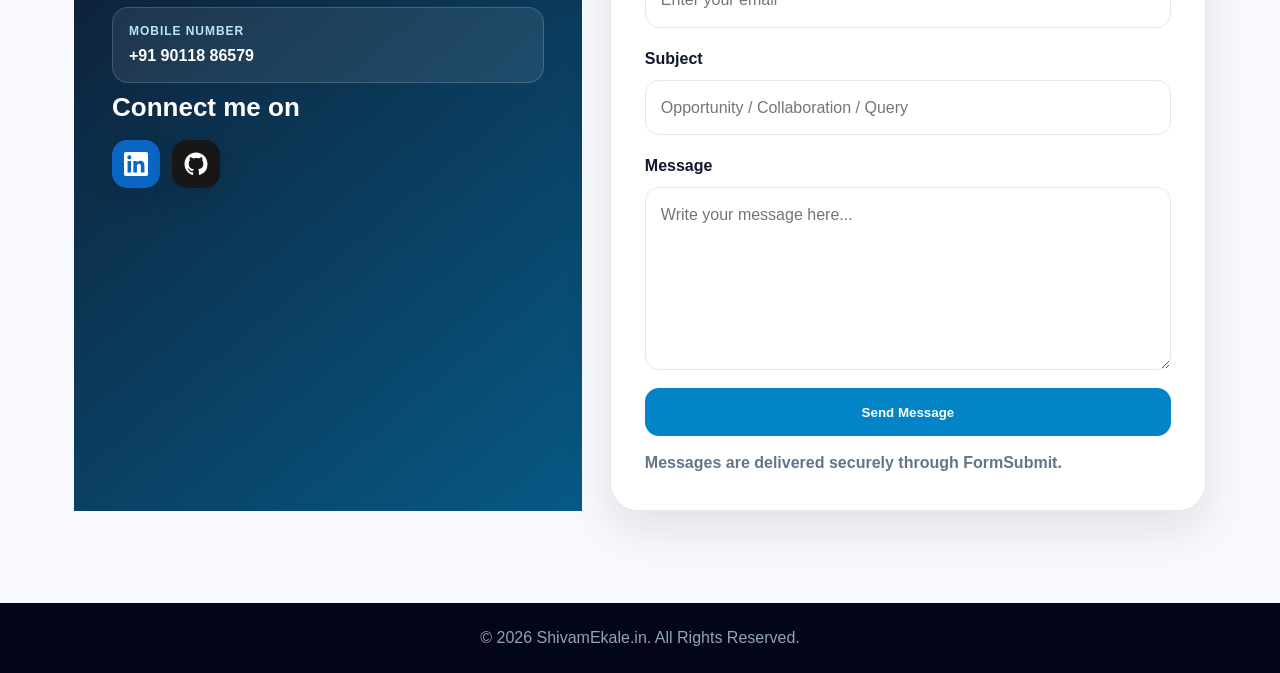
==== commit e5518e1c: "Updated Website" ====
--- a/index.html
+++ b/index.html
@@ -30,9 +30,9 @@
   <main>
     <section class="hero" id="home">
       <div class="hero-content">
-        <p class="eyebrow">AWS Certified • DevOps • Cloud Infrastructure</p>
+        <p class="eyebrow">AWS Certified • DevOps Engineer • Cloud Infrastructure</p>
         <h1>Hi, I’m <span>Shivam</span></h1>
-        <h2>DevOps & Cloud Engineer</h2>
+        <h2>DevOps Engineer</h2>
         <p class="hero-summary">
           DevOps Engineer focused on AWS cloud services, scalable and highly available architectures,
           secure VPC networking, CI/CD pipelines, monitoring, observability, and automation-driven deployments.
@@ -210,7 +210,13 @@
           </div>
         </div>
 
-        <form class="contact-form card" id="contactForm">
+        <form class="contact-form card" id="contactForm" action="https://formsubmit.co/shivamekale07@gmail.com" method="POST">
+          <input type="hidden" name="_subject" value="New Portfolio Contact Form Message" />
+          <input type="hidden" name="_captcha" value="false" />
+          <input type="hidden" name="_template" value="table" />
+          <input type="hidden" name="_next" value="https://shivamekale.in/thank-you.html" />
+          <input type="text" name="_honey" style="display:none" tabindex="-1" autocomplete="off" />
+
           <div class="form-row">
             <label for="name">Your Name</label>
             <input type="text" id="name" name="name" placeholder="Enter your name" required />
@@ -228,7 +234,7 @@
             <textarea id="message" name="message" rows="6" placeholder="Write your message here..." required></textarea>
           </div>
           <button class="btn primary" type="submit">Send Message</button>
-          <p class="form-status" id="formStatus" role="status" aria-live="polite"></p>
+          <p class="form-status" id="formStatus" role="status" aria-live="polite">Messages are delivered securely through FormSubmit.</p>
         </form>
       </div>
     </section>
--- a/style.css
+++ b/style.css
@@ -1008,3 +1008,66 @@
     grid-template-columns: 1fr;
   }
 }
+
+/* Thank You Page */
+.thank-you-section {
+  max-width: 1180px;
+  margin: 0 auto;
+  min-height: calc(100vh - 66px);
+  padding: 142px 24px 80px;
+  display: grid;
+  place-items: center;
+}
+
+.thank-you-card {
+  width: min(760px, 100%);
+  padding: 46px;
+  text-align: center;
+}
+
+.thank-you-icon {
+  width: 76px;
+  height: 76px;
+  margin: 0 auto 20px;
+  display: grid;
+  place-items: center;
+  border-radius: 999px;
+  background: var(--soft);
+  color: var(--blue);
+  border: 1px solid var(--line);
+  font-size: 38px;
+  font-weight: 950;
+}
+
+.thank-you-card h1 {
+  color: var(--dark);
+  font-size: clamp(34px, 5vw, 54px);
+  line-height: 1.08;
+  letter-spacing: -0.045em;
+  margin: 10px 0 14px;
+}
+
+.thank-you-card p:not(.eyebrow) {
+  color: var(--muted);
+  max-width: 580px;
+  margin: 0 auto;
+  font-size: 18px;
+}
+
+.thank-you-actions {
+  display: flex;
+  justify-content: center;
+  gap: 14px;
+  flex-wrap: wrap;
+  margin-top: 28px;
+}
+
+@media (max-width: 520px) {
+  .thank-you-card {
+    padding: 30px 22px;
+  }
+
+  .thank-you-actions .btn {
+    width: 100%;
+  }
+}
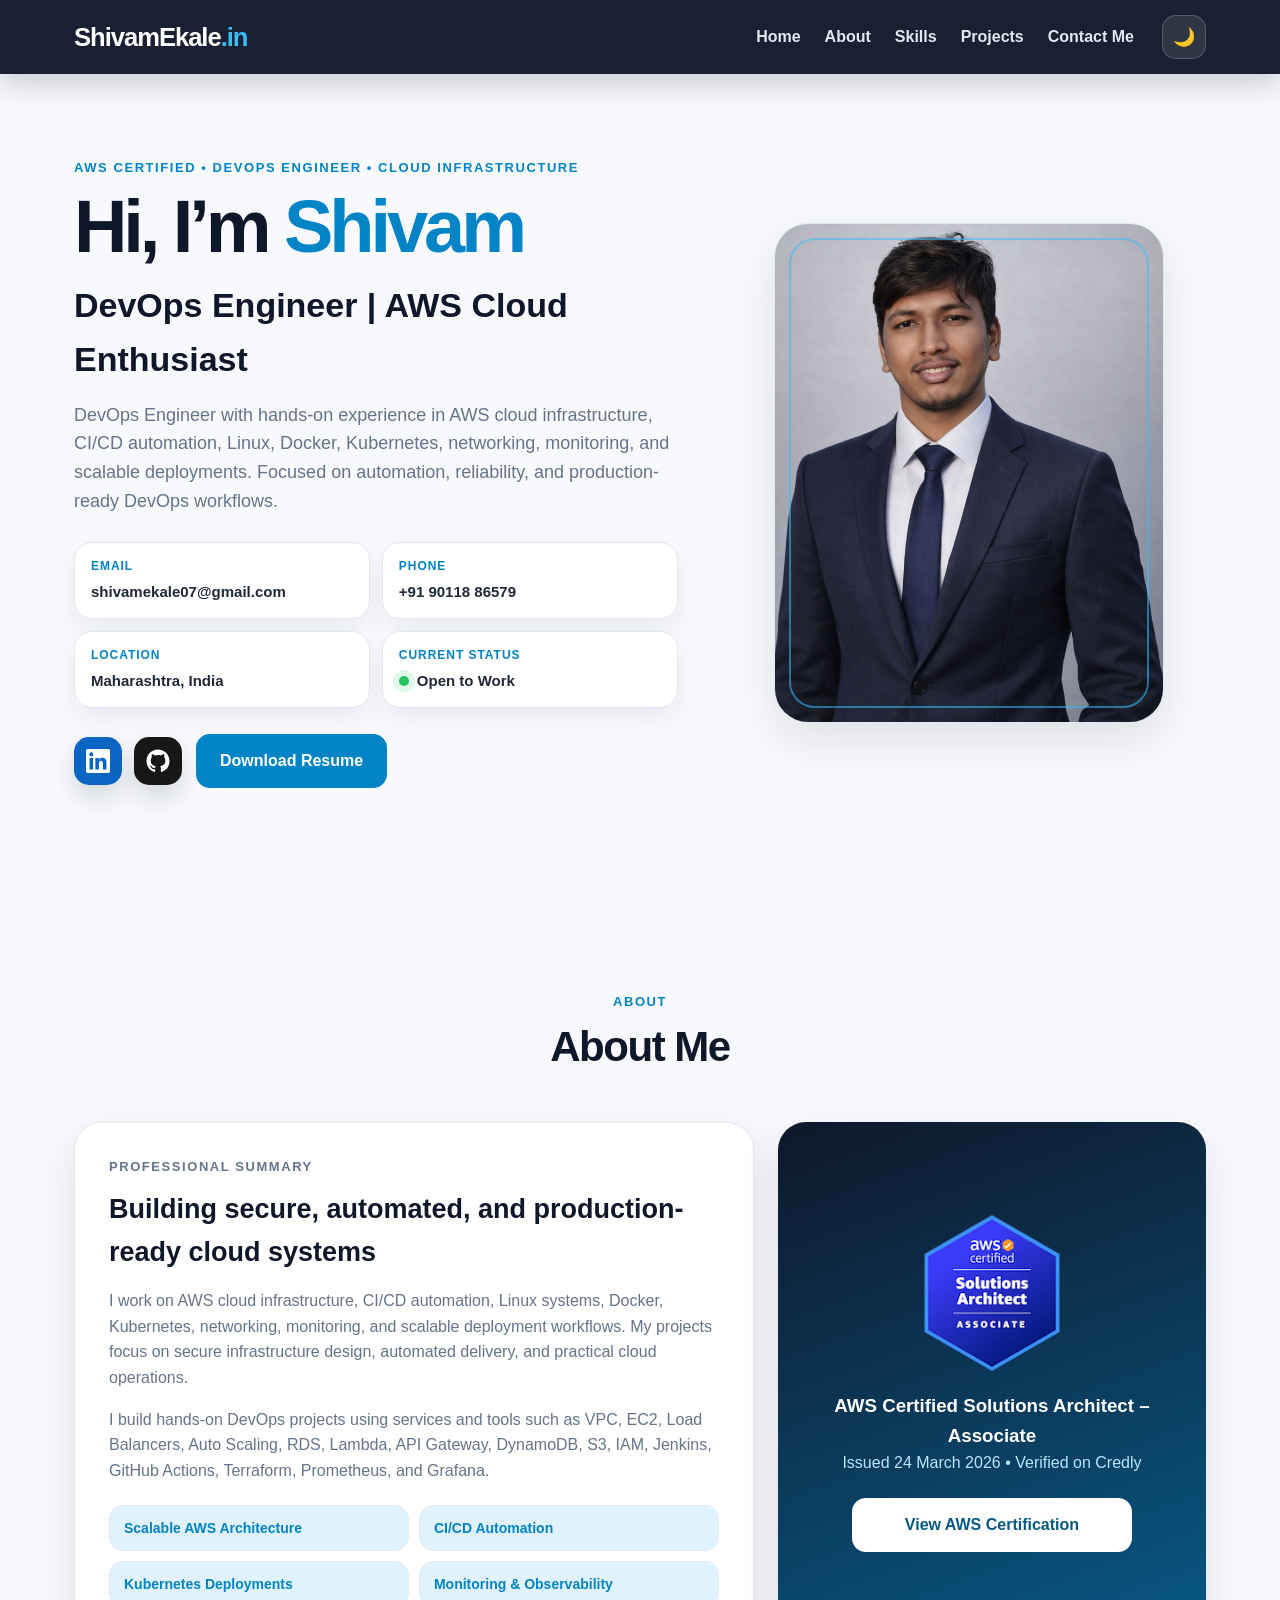
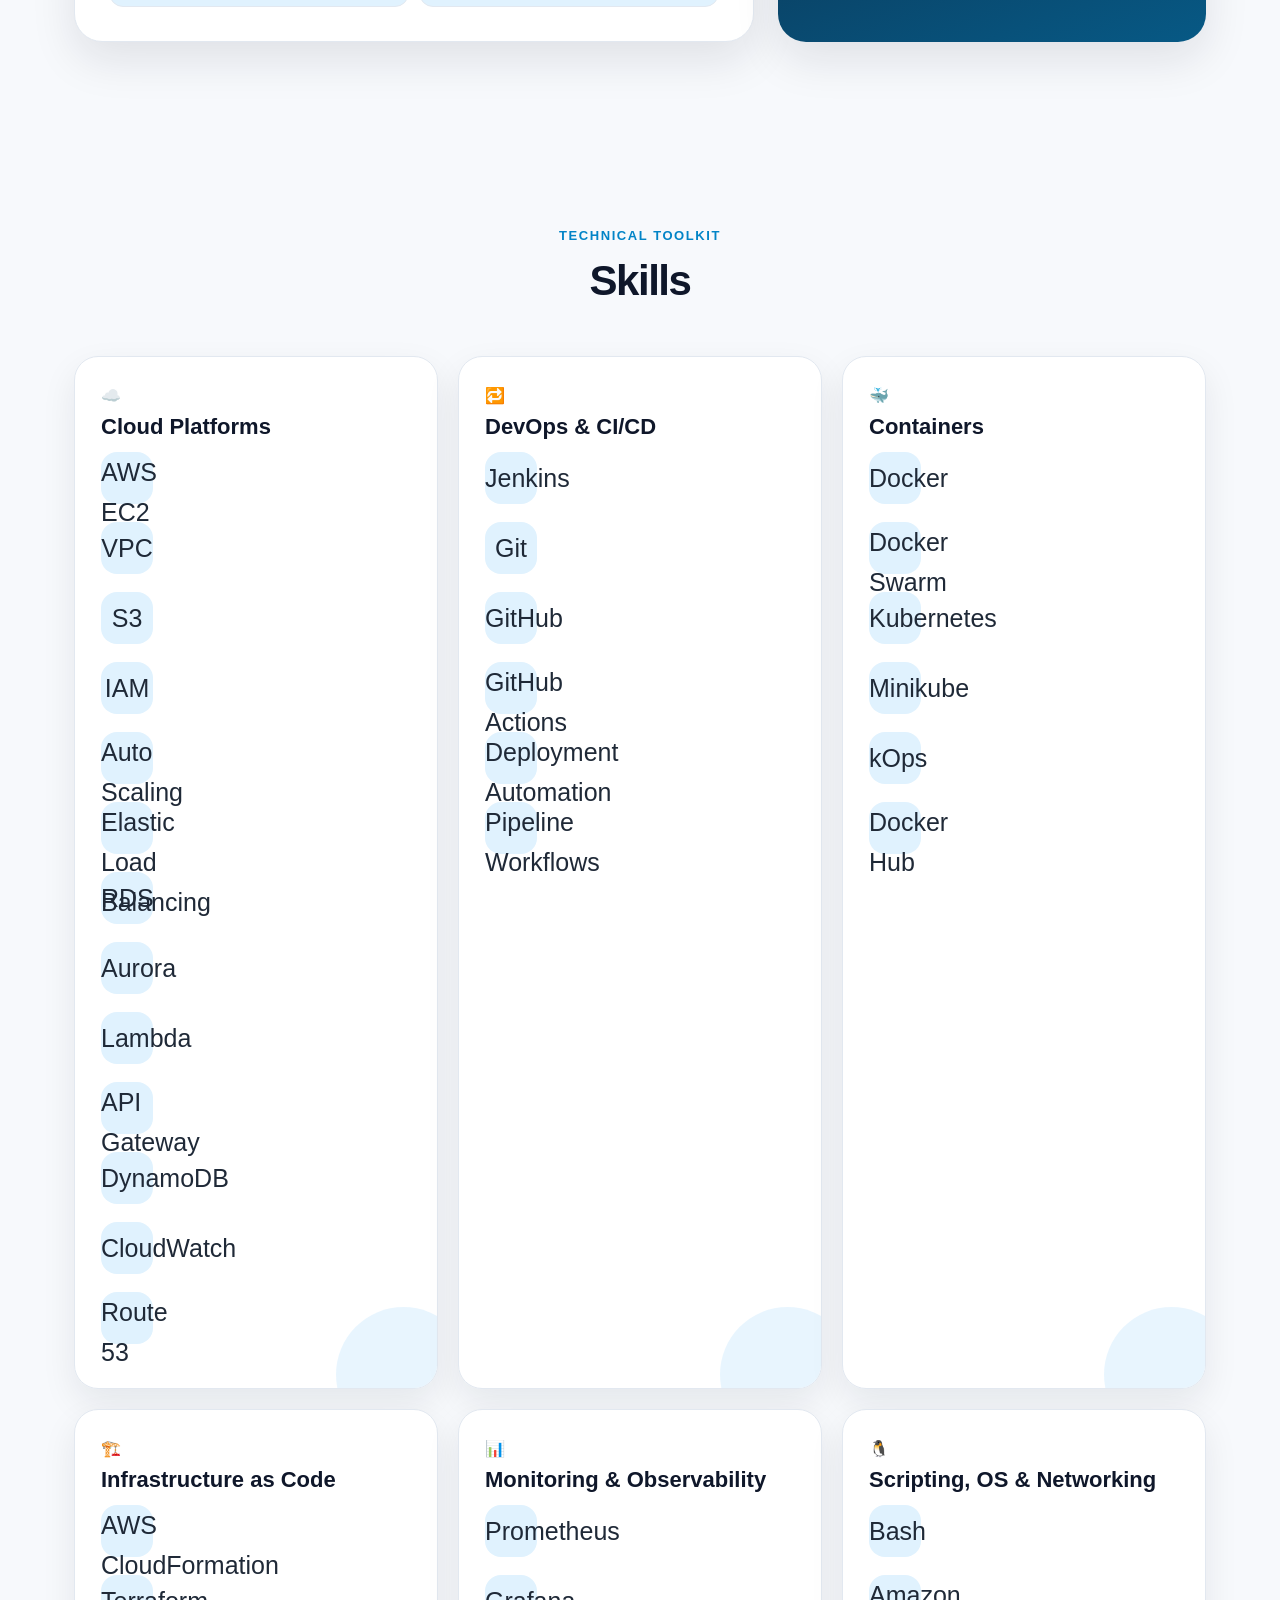
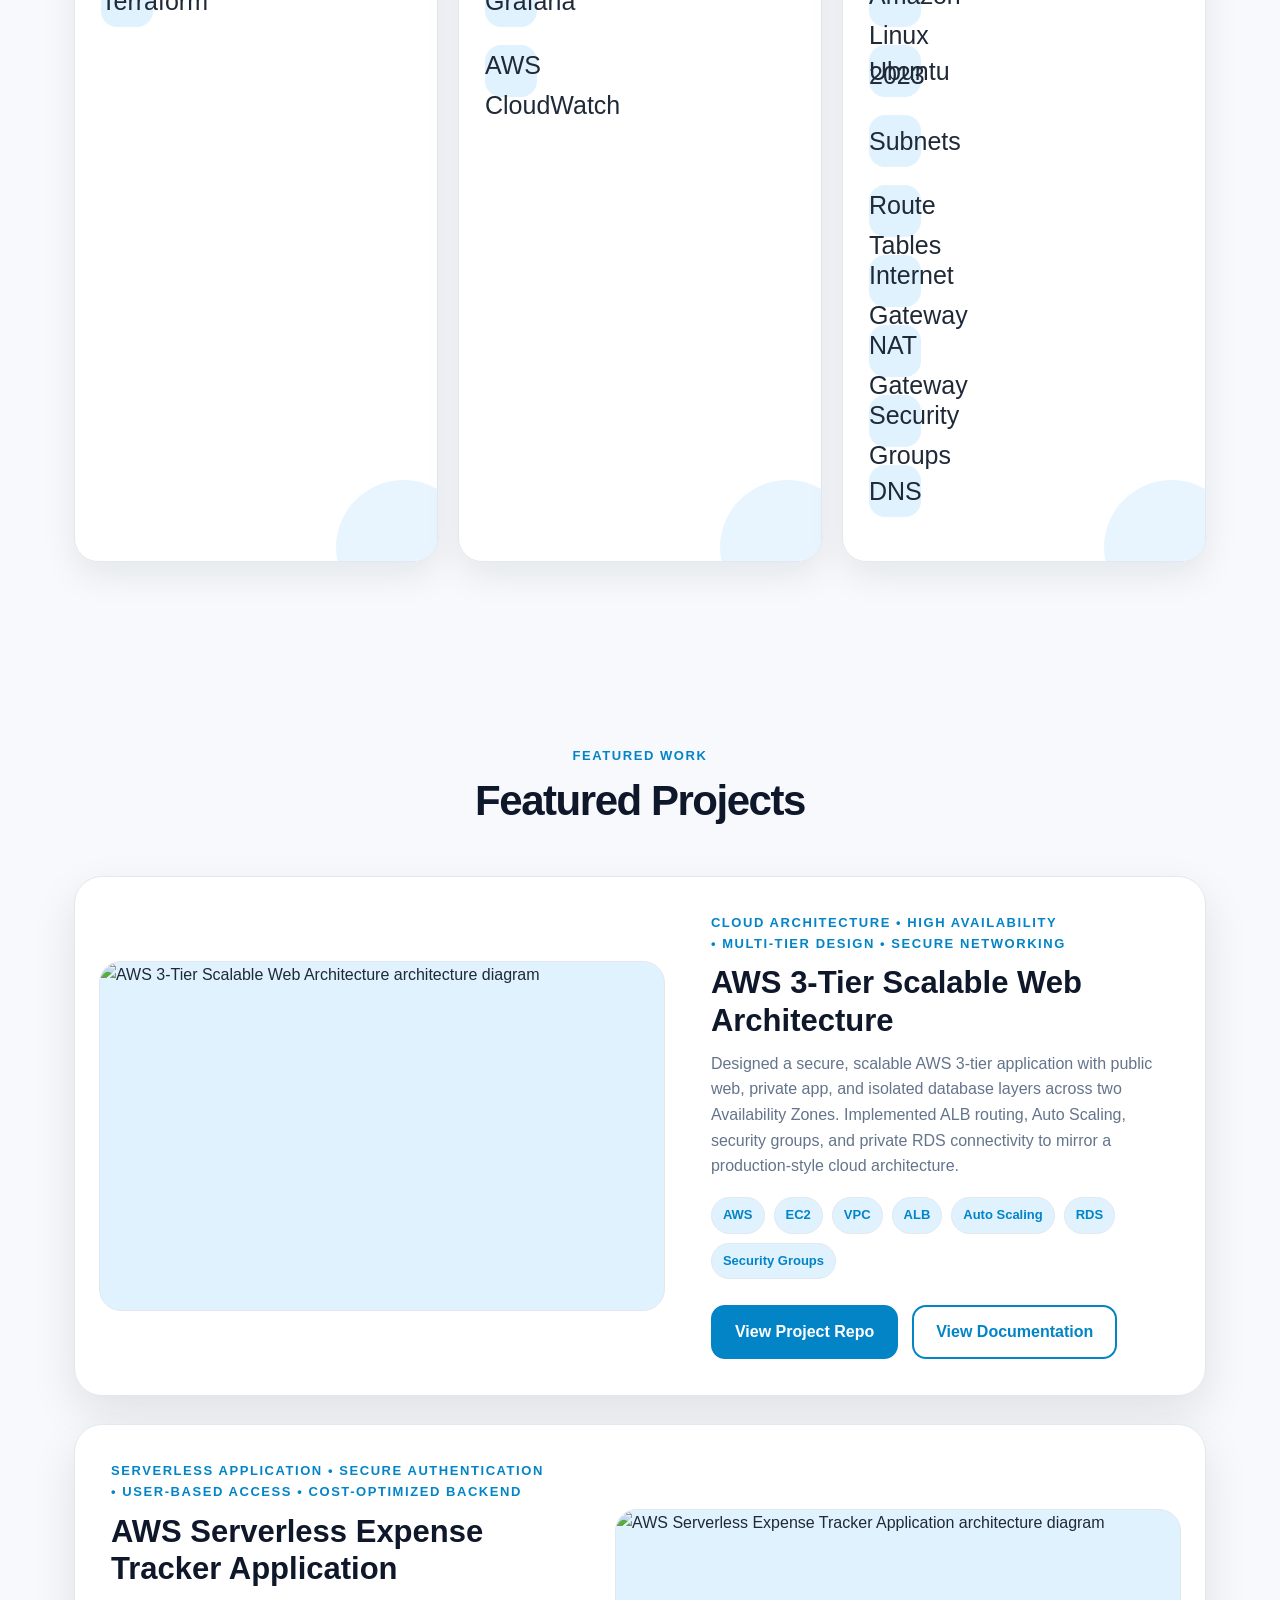
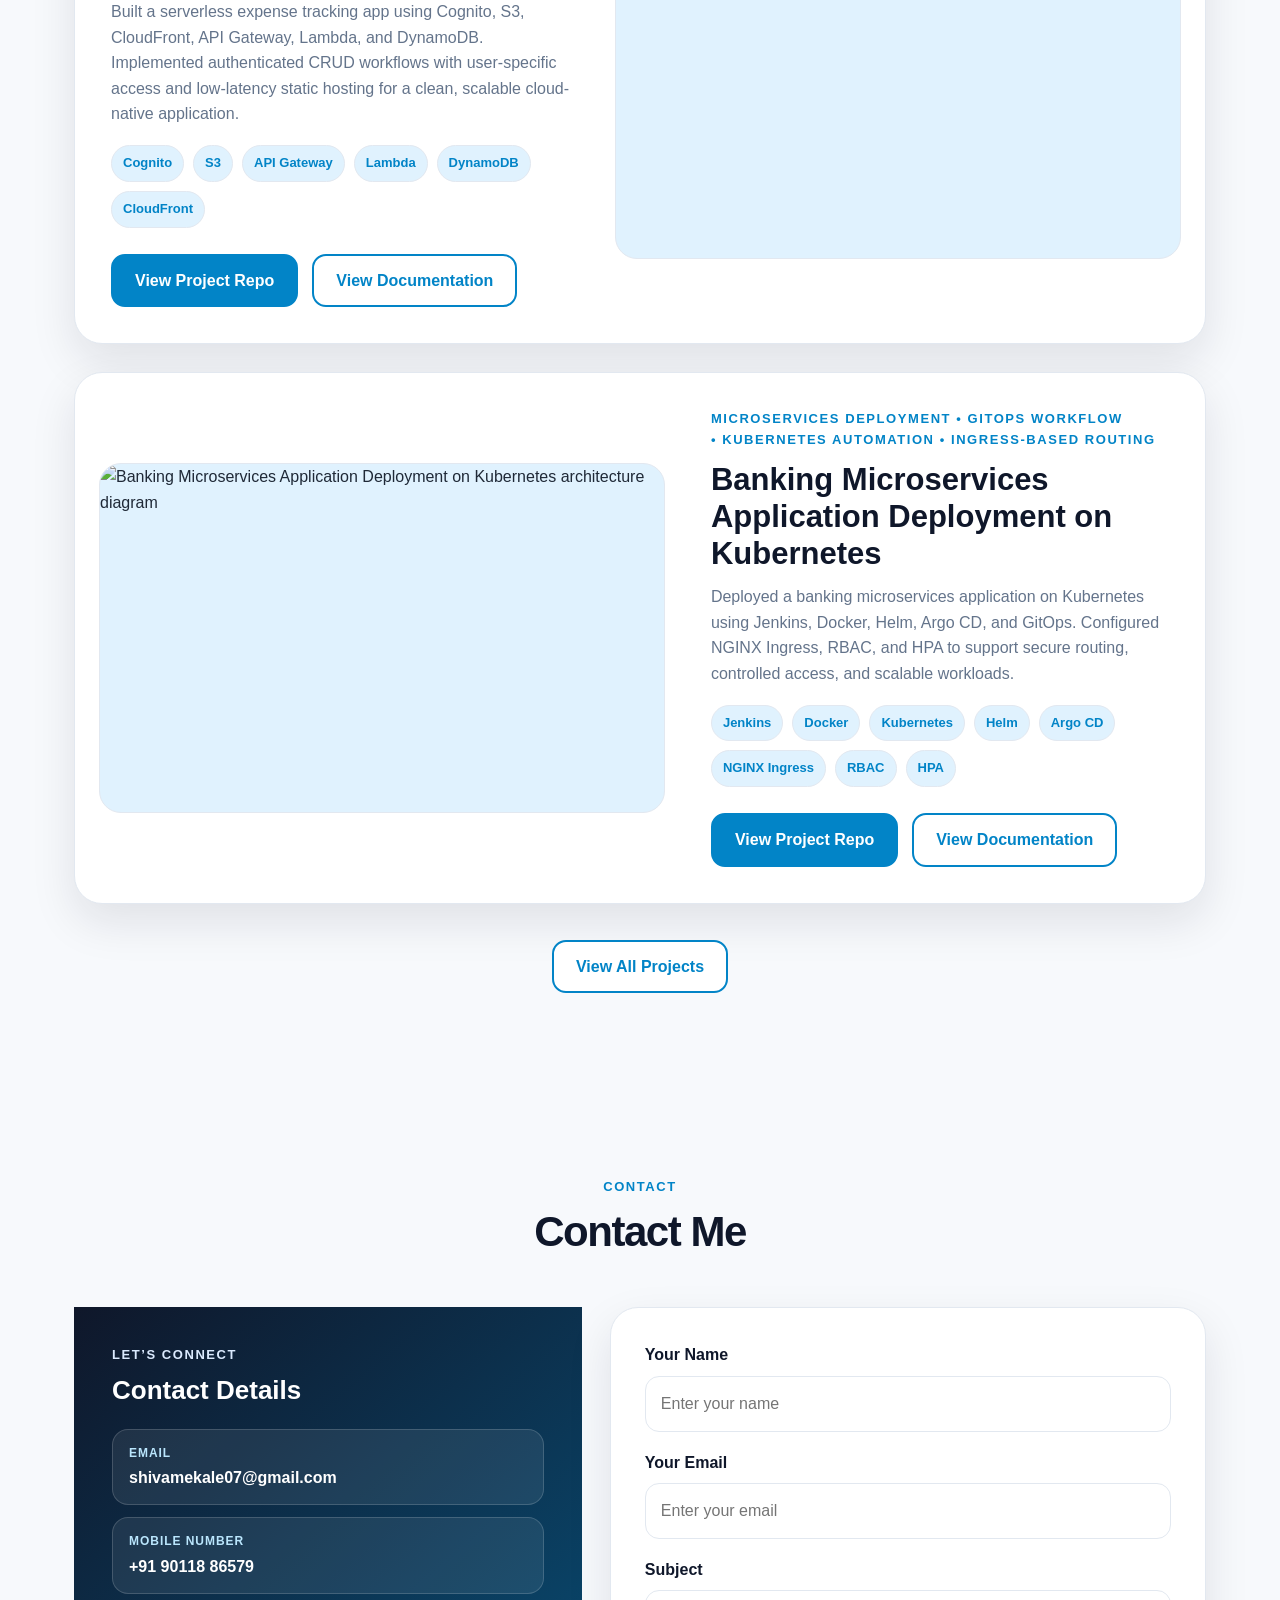
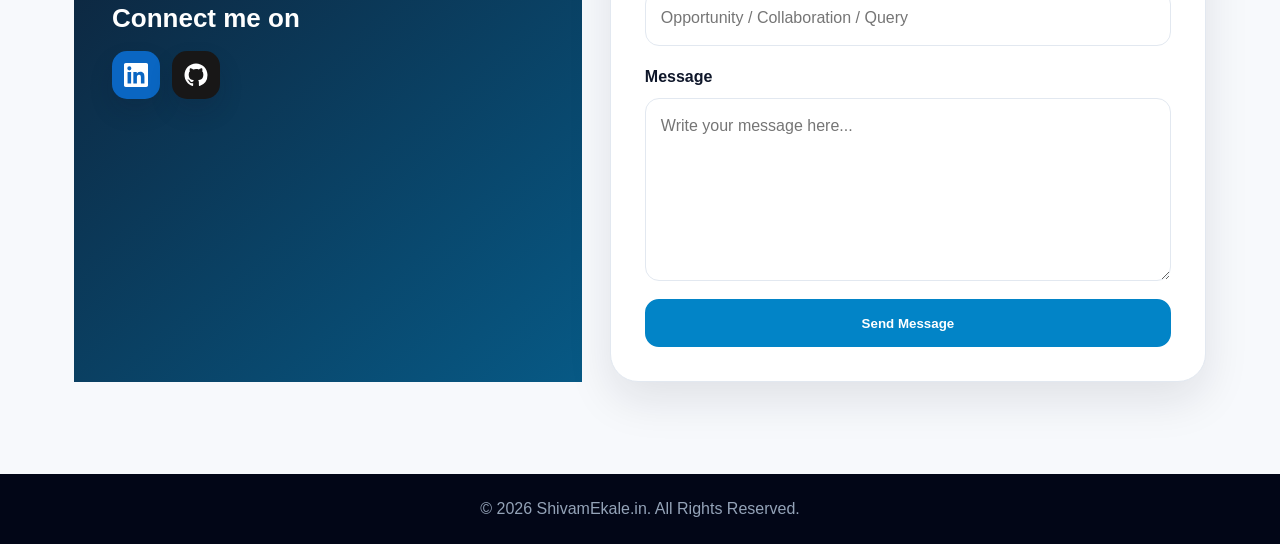
==== commit 72bb7947: "Update index.html" ====
--- a/index.html
+++ b/index.html
@@ -3,7 +3,7 @@
 <head>
   <meta charset="UTF-8" />
   <meta name="viewport" content="width=device-width, initial-scale=1.0" />
-  <meta name="description" content="Shivam Ekale - DevOps and AWS Cloud Engineer portfolio website." />
+  <meta name="description" content="Shivam Ekale - DevOps Engineer and AWS Cloud Enthusiast portfolio website." />
   <title>ShivamEkale.in</title>
   <link rel="stylesheet" href="style.css" />
 </head>
@@ -32,10 +32,9 @@
       <div class="hero-content">
         <p class="eyebrow">AWS Certified • DevOps Engineer • Cloud Infrastructure</p>
         <h1>Hi, I’m <span>Shivam</span></h1>
-        <h2>DevOps Engineer</h2>
+        <h2>DevOps Engineer | AWS Cloud Enthusiast</h2>
         <p class="hero-summary">
-          DevOps Engineer focused on AWS cloud services, scalable and highly available architectures,
-          secure VPC networking, CI/CD pipelines, monitoring, observability, and automation-driven deployments.
+          DevOps Engineer with hands-on experience in AWS cloud infrastructure, CI/CD automation, Linux, Docker, Kubernetes, networking, monitoring, and scalable deployments. Focused on automation, reliability, and production-ready DevOps workflows.
         </p>
 
         <div class="hero-details" aria-label="Quick contact details">
@@ -59,12 +58,8 @@
 
         <div class="hero-cta-row" aria-label="Resume and social profile links">
           <div class="social-links hero-socials" aria-label="Social profile links">
-            <a class="social-icon linkedin" href="https://www.linkedin.com/in/shiivam22" target="_blank" rel="noopener" aria-label="LinkedIn profile">
-              <svg viewBox="0 0 24 24" aria-hidden="true" focusable="false"><path fill="currentColor" d="M20.447 20.452h-3.554v-5.569c0-1.328-.027-3.037-1.852-3.037-1.853 0-2.136 1.447-2.136 2.942v5.664H9.351V9h3.414v1.561h.046c.477-.9 1.637-1.85 3.37-1.85 3.602 0 4.267 2.371 4.267 5.455v6.286zM5.337 7.433a2.062 2.062 0 1 1 0-4.124 2.062 2.062 0 0 1 0 4.124zM7.119 20.452H3.554V9h3.565v11.452zM22.225 0H1.771C.792 0 0 .774 0 1.729v20.542C0 23.226.792 24 1.771 24h20.451C23.2 24 24 23.226 24 22.271V1.729C24 .774 23.2 0 22.222 0h.003z"/></svg>
-            </a>
-            <a class="social-icon github" href="https://github.com/Its-Shiivam22" target="_blank" rel="noopener" aria-label="GitHub profile">
-              <svg viewBox="0 0 24 24" aria-hidden="true" focusable="false"><path fill="currentColor" d="M12 .5C5.65.5.5 5.65.5 12c0 5.09 3.29 9.4 7.86 10.93.58.1.79-.25.79-.56v-2.16c-3.2.7-3.87-1.38-3.87-1.38-.52-1.33-1.28-1.68-1.28-1.68-1.05-.72.08-.7.08-.7 1.16.08 1.77 1.19 1.77 1.19 1.03 1.76 2.7 1.25 3.36.96.1-.75.4-1.25.73-1.54-2.55-.29-5.23-1.28-5.23-5.68 0-1.25.45-2.28 1.19-3.08-.12-.29-.52-1.46.11-3.04 0 0 .97-.31 3.17 1.18A10.9 10.9 0 0 1 12 6.05c.98 0 1.96.13 2.88.39 2.2-1.49 3.17-1.18 3.17-1.18.63 1.58.23 2.75.11 3.04.74.8 1.19 1.83 1.19 3.08 0 4.41-2.69 5.38-5.25 5.67.41.35.78 1.05.78 2.12v3.2c0 .31.21.67.8.56A11.52 11.52 0 0 0 23.5 12C23.5 5.65 18.35.5 12 .5Z"/></svg>
-            </a>
+            <a class="social-icon linkedin" href="https://www.linkedin.com/in/shiivam22" target="_blank" rel="noopener" aria-label="LinkedIn profile"><svg viewBox="0 0 24 24" aria-hidden="true" focusable="false"><path fill="currentColor" d="M20.447 20.452h-3.554v-5.569c0-1.328-.027-3.037-1.852-3.037-1.853 0-2.136 1.447-2.136 2.942v5.664H9.351V9h3.414v1.561h.046c.477-.9 1.637-1.85 3.37-1.85 3.602 0 4.267 2.371 4.267 5.455v6.286zM5.337 7.433a2.062 2.062 0 1 1 0-4.124 2.062 2.062 0 0 1 0 4.124zM7.119 20.452H3.554V9h3.565v11.452zM22.225 0H1.771C.792 0 0 .774 0 1.729v20.542C0 23.226.792 24 1.771 24h20.451C23.2 24 24 23.226 24 22.271V1.729C24 .774 23.2 0 22.222 0h.003z"/></svg></a>
+            <a class="social-icon github" href="https://github.com/Its-Shiivam22" target="_blank" rel="noopener" aria-label="GitHub profile"><svg viewBox="0 0 24 24" aria-hidden="true" focusable="false"><path fill="currentColor" d="M12 .5C5.65.5.5 5.65.5 12c0 5.09 3.29 9.4 7.86 10.93.58.1.79-.25.79-.56v-2.16c-3.2.7-3.87-1.38-3.87-1.38-.52-1.33-1.28-1.68-1.28-1.68-1.05-.72.08-.7.08-.7 1.16.08 1.77 1.19 1.77 1.19 1.03 1.76 2.7 1.25 3.36.96.1-.75.4-1.25.73-1.54-2.55-.29-5.23-1.28-5.23-5.68 0-1.25.45-2.28 1.19-3.08-.12-.29-.52-1.46.11-3.04 0 0 .97-.31 3.17 1.18A10.9 10.9 0 0 1 12 6.05c.98 0 1.96.13 2.88.39 2.2-1.49 3.17-1.18 3.17-1.18.63 1.58.23 2.75.11 3.04.74.8 1.19 1.83 1.19 3.08 0 4.41-2.69 5.38-5.25 5.67.41.35.78 1.05.78 2.12v3.2c0 .31.21.67.8.56A11.52 11.52 0 0 0 23.5 12C23.5 5.65 18.35.5 12 .5Z"/></svg></a>
           </div>
           <a class="btn primary resume-btn" href="assets/RESUME.pdf" download>Download Resume</a>
         </div>
@@ -86,20 +81,17 @@
       <div class="about-grid">
         <div class="about-text card">
           <p class="eyebrow">Professional Summary</p>
-          <h3>Building reliable, scalable, and production-ready cloud systems</h3>
+          <h3>Building secure, automated, and production-ready cloud systems</h3>
           <p>
-            DevOps Engineer with experience in AWS cloud services, designing and deploying scalable,
-            highly available architectures using load balancing, auto scaling, and secure VPC networking.
+            I work on AWS cloud infrastructure, CI/CD automation, Linux systems, Docker, Kubernetes, networking, monitoring, and scalable deployment workflows. My projects focus on secure infrastructure design, automated delivery, and practical cloud operations.
           </p>
           <p>
-            Skilled in building CI/CD pipelines, implementing monitoring and observability, and enforcing
-            least privilege access for secure systems. Focused on automating deployments and delivering
-            reliable, production-ready cloud systems.
+            I build hands-on DevOps projects using services and tools such as VPC, EC2, Load Balancers, Auto Scaling, RDS, Lambda, API Gateway, DynamoDB, S3, IAM, Jenkins, GitHub Actions, Terraform, Prometheus, and Grafana.
           </p>
           <div class="about-highlight-grid" aria-label="Professional focus areas">
             <span>Scalable AWS Architecture</span>
             <span>CI/CD Automation</span>
-            <span>Secure VPC Networking</span>
+            <span>Kubernetes Deployments</span>
             <span>Monitoring & Observability</span>
           </div>
         </div>
@@ -121,13 +113,49 @@
         <h2>Skills</h2>
       </div>
 
-      <div class="skills-grid resume-skills">
-        <article class="skill-card"><span>☁️</span><h3>Cloud Platforms</h3><p>AWS: EC2, VPC, S3, IAM, Auto Scaling, Load Balancer, RDS, Aurora</p></article>
-        <article class="skill-card"><span>🔁</span><h3>CI/CD</h3><p>Jenkins and GitHub Actions for automated delivery workflows</p></article>
-        <article class="skill-card"><span>🐳</span><h3>Containers & Orchestration</h3><p>Docker and Kubernetes for containerized deployments</p></article>
-        <article class="skill-card"><span>🏗️</span><h3>Infrastructure as Code</h3><p>Terraform and AWS CloudFormation for repeatable infrastructure provisioning</p></article>
-        <article class="skill-card"><span>📊</span><h3>Observability & Monitoring</h3><p>Prometheus and Grafana for visibility, metrics, and monitoring</p></article>
-        <article class="skill-card"><span>🐧</span><h3>Linux, Scripting & Networking</h3><p>Amazon Linux, Ubuntu, Bash, Python, Git, GitHub, Route 53, Security Groups, NAT Gateway, Internet Gateway, Route Tables, Subnets, and VPC</p></article>
+      <div class="skills-grid resume-skills compact-skill-grid">
+        <article class="skill-card skill-box">
+          <div class="skill-icon">☁️</div>
+          <h3>Cloud Platforms</h3>
+          <div class="skill-chip-list">
+            <span class="skill-chip">AWS EC2</span><span class="skill-chip">VPC</span><span class="skill-chip">S3</span><span class="skill-chip">IAM</span><span class="skill-chip">Auto Scaling</span><span class="skill-chip">Elastic Load Balancing</span><span class="skill-chip">RDS</span><span class="skill-chip">Aurora</span><span class="skill-chip">Lambda</span><span class="skill-chip">API Gateway</span><span class="skill-chip">DynamoDB</span><span class="skill-chip">CloudWatch</span><span class="skill-chip">Route 53</span>
+          </div>
+        </article>
+        <article class="skill-card skill-box">
+          <div class="skill-icon">🔁</div>
+          <h3>DevOps & CI/CD</h3>
+          <div class="skill-chip-list">
+            <span class="skill-chip">Jenkins</span><span class="skill-chip">Git</span><span class="skill-chip">GitHub</span><span class="skill-chip">GitHub Actions</span><span class="skill-chip">Deployment Automation</span><span class="skill-chip">Pipeline Workflows</span>
+          </div>
+        </article>
+        <article class="skill-card skill-box">
+          <div class="skill-icon">🐳</div>
+          <h3>Containers</h3>
+          <div class="skill-chip-list">
+            <span class="skill-chip">Docker</span><span class="skill-chip">Docker Swarm</span><span class="skill-chip">Kubernetes</span><span class="skill-chip">Minikube</span><span class="skill-chip">kOps</span><span class="skill-chip">Docker Hub</span>
+          </div>
+        </article>
+        <article class="skill-card skill-box">
+          <div class="skill-icon">🏗️</div>
+          <h3>Infrastructure as Code</h3>
+          <div class="skill-chip-list">
+            <span class="skill-chip">AWS CloudFormation</span><span class="skill-chip">Terraform</span>
+          </div>
+        </article>
+        <article class="skill-card skill-box">
+          <div class="skill-icon">📊</div>
+          <h3>Monitoring & Observability</h3>
+          <div class="skill-chip-list">
+            <span class="skill-chip">Prometheus</span><span class="skill-chip">Grafana</span><span class="skill-chip">AWS CloudWatch</span>
+          </div>
+        </article>
+        <article class="skill-card skill-box">
+          <div class="skill-icon">🐧</div>
+          <h3>Scripting, OS & Networking</h3>
+          <div class="skill-chip-list">
+            <span class="skill-chip">Bash</span><span class="skill-chip">Amazon Linux 2023</span><span class="skill-chip">Ubuntu</span><span class="skill-chip">Subnets</span><span class="skill-chip">Route Tables</span><span class="skill-chip">Internet Gateway</span><span class="skill-chip">NAT Gateway</span><span class="skill-chip">Security Groups</span><span class="skill-chip">DNS</span>
+          </div>
+        </article>
       </div>
     </section>
 
@@ -139,46 +167,49 @@
 
       <article class="project-showcase card">
         <div class="project-slider" data-slider>
-          <img src="assets/projects/serverless-architecture.svg" alt="AWS three-tier scalable architecture diagram" class="active" />
-          <img src="assets/projects/devops-flow.svg" alt="AWS networking and deployment workflow preview" />
-          <img src="assets/projects/serverless-ui.svg" alt="Cloud application preview" />
+          <img src="assets/projects/aws-three-tier-architecture.png" alt="AWS 3-Tier Scalable Web Architecture architecture diagram" class="active" />
         </div>
         <div class="project-info">
-          <p class="project-date">AWS • Scalable Cloud Architecture</p>
+          <p class="project-date">Cloud Architecture • High Availability <br>• Multi-Tier Design • Secure Networking </p>
           <h3>AWS 3-Tier Scalable Web Architecture</h3>
-          <p>Architected and deployed a highly available three-tier architecture on AWS using multi-AZ deployment, load balancing, public and private subnets, application servers, managed MySQL database, Auto Scaling, and AWS Well-Architected Framework principles.</p>
-          <div class="project-tags"><span>EC2</span><span>VPC</span><span>Load Balancer</span><span>Auto Scaling</span><span>RDS</span></div>
-          <a class="btn primary" href="#" target="_blank" rel="noopener">Open GitHub Repo</a>
+          <p>Designed a secure, scalable AWS 3-tier application with public web, private app, and isolated database layers across two Availability Zones. Implemented ALB routing, Auto Scaling, security groups, and private RDS connectivity to mirror a production-style cloud architecture.</p>
+          <div class="project-tags"><span>AWS</span><span>EC2</span><span>VPC</span><span>ALB</span><span>Auto Scaling</span><span>RDS</span><span>Security Groups</span></div>
+          <div class="hero-cta-row">
+            <a class="btn primary" href="https://github.com/Its-Shiivam22/AWS-Three-Tier-Application-Deployment-Project" target="_blank" rel="noopener">View Project Repo</a>
+            <a class="btn secondary" href="https://github.com/Its-Shiivam22/AWS-Three-Tier-Application-Deployment-Project/blob/main/README.md" target="_blank" rel="noopener">View Documentation</a>
+          </div>
         </div>
       </article>
 
       <article class="project-showcase card reverse">
         <div class="project-slider" data-slider>
-          <img src="assets/projects/devops-flow.svg" alt="CI/CD and observability workflow preview" class="active" />
-          <img src="assets/projects/serverless-architecture.svg" alt="Cloud infrastructure preview" />
-          <img src="assets/projects/serverless-ui.svg" alt="Deployment dashboard preview" />
+          <img src="assets/projects/serverless-expense-tracker-architecture.png" alt="AWS Serverless Expense Tracker Application architecture diagram" class="active" />
         </div>
         <div class="project-info">
-          <p class="project-date">CI/CD • Monitoring • Automation</p>
-          <h3>CI/CD Pipeline & Observability Workflow</h3>
-          <p>DevOps workflow focused on automated delivery using Jenkins and GitHub Actions, with monitoring and observability practices built around Prometheus and Grafana for reliable production-ready systems.</p>
-          <div class="project-tags"><span>Jenkins</span><span>GitHub Actions</span><span>Prometheus</span><span>Grafana</span></div>
-          <a class="btn primary" href="#" target="_blank" rel="noopener">Open GitHub Repo</a>
+          <p class="project-date">Serverless Application • Secure Authentication <br>• User-Based Access • Cost-Optimized Backend</p>
+          <h3>AWS Serverless Expense Tracker Application</h3>
+          <p>Built a serverless expense tracking app using Cognito, S3, CloudFront, API Gateway, Lambda, and DynamoDB. Implemented authenticated CRUD workflows with user-specific access and low-latency static hosting for a clean, scalable cloud-native application.</p>
+          <div class="project-tags"><span>Cognito</span><span>S3</span><span>API Gateway</span><span>Lambda</span><span>DynamoDB</span><span>CloudFront</span></div>
+          <div class="hero-cta-row">
+            <a class="btn primary" href="https://github.com/Its-Shiivam22/AWS-Serverless-Expense-Tracker-Application" target="_blank" rel="noopener">View Project Repo</a>
+            <a class="btn secondary" href="https://github.com/Its-Shiivam22/AWS-Serverless-Expense-Tracker-Application/blob/main/README.md" target="_blank" rel="noopener">View Documentation</a>
+          </div>
         </div>
       </article>
 
       <article class="project-showcase card">
         <div class="project-slider" data-slider>
-          <img src="assets/projects/serverless-ui.svg" alt="Infrastructure automation preview" class="active" />
-          <img src="assets/projects/devops-flow.svg" alt="Infrastructure as code workflow" />
-          <img src="assets/projects/serverless-architecture.svg" alt="AWS infrastructure preview" />
+          <img src="assets/projects/banking-microservices-kubernetes.png" alt="Banking Microservices Application Deployment on Kubernetes architecture diagram" class="active" />
         </div>
         <div class="project-info">
-          <p class="project-date">Infrastructure as Code • Containers</p>
-          <h3>Infrastructure Automation & Container Deployment</h3>
-          <p>Infrastructure-focused project using Terraform, AWS CloudFormation, Docker, Kubernetes, Linux, Bash, and Python to automate repeatable provisioning and containerized deployment workflows.</p>
-          <div class="project-tags"><span>Terraform</span><span>CloudFormation</span><span>Docker</span><span>Kubernetes</span><span>Linux</span></div>
-          <a class="btn primary" href="#" target="_blank" rel="noopener">Open GitHub Repo</a>
+          <p class="project-date">Microservices Deployment • GitOps Workflow <br>• Kubernetes Automation • Ingress-Based Routing</p>
+          <h3>Banking Microservices Application Deployment on Kubernetes</h3>
+          <p>Deployed a banking microservices application on Kubernetes using Jenkins, Docker, Helm, Argo CD, and GitOps. Configured NGINX Ingress, RBAC, and HPA to support secure routing, controlled access, and scalable workloads.</p>
+          <div class="project-tags"><span>Jenkins</span><span>Docker</span><span>Kubernetes</span><span>Helm</span><span>Argo CD</span><span>NGINX Ingress</span><span>RBAC</span><span>HPA</span></div>
+          <div class="hero-cta-row">
+            <a class="btn primary" href="https://github.com/Its-Shiivam22/Banking-Microservices-App-Kubernetes-Deployment-Project" target="_blank" rel="noopener">View Project Repo</a>
+            <a class="btn secondary" href="https://github.com/Its-Shiivam22/Banking-Microservices-App-Kubernetes-Deployment-Project/blob/main/README.md" target="_blank" rel="noopener">View Documentation</a>
+          </div>
         </div>
       </article>
 
@@ -234,8 +265,7 @@
             <textarea id="message" name="message" rows="6" placeholder="Write your message here..." required></textarea>
           </div>
           <button class="btn primary" type="submit">Send Message</button>
-          <p class="form-status" id="formStatus" role="status" aria-live="polite">Messages are delivered securely through FormSubmit.</p>
-        </form>
+            </form>
       </div>
     </section>
   </main>
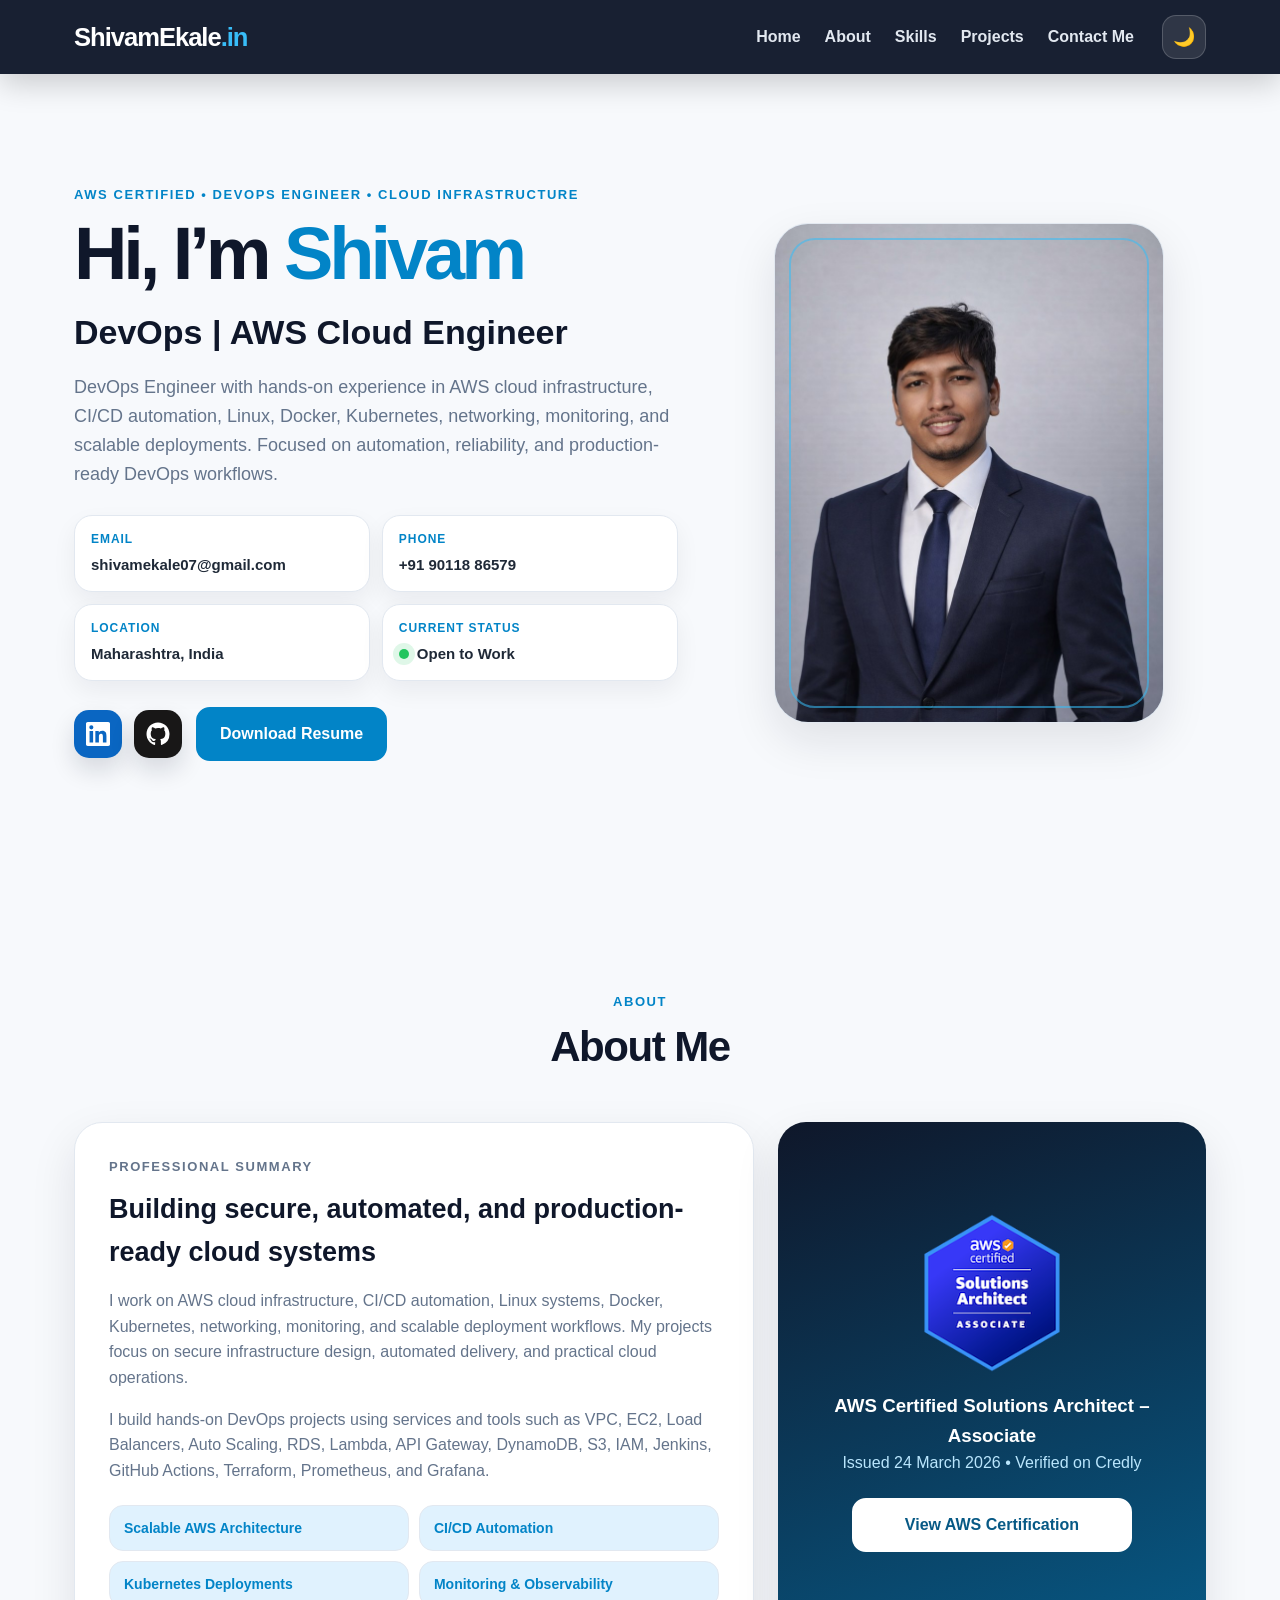
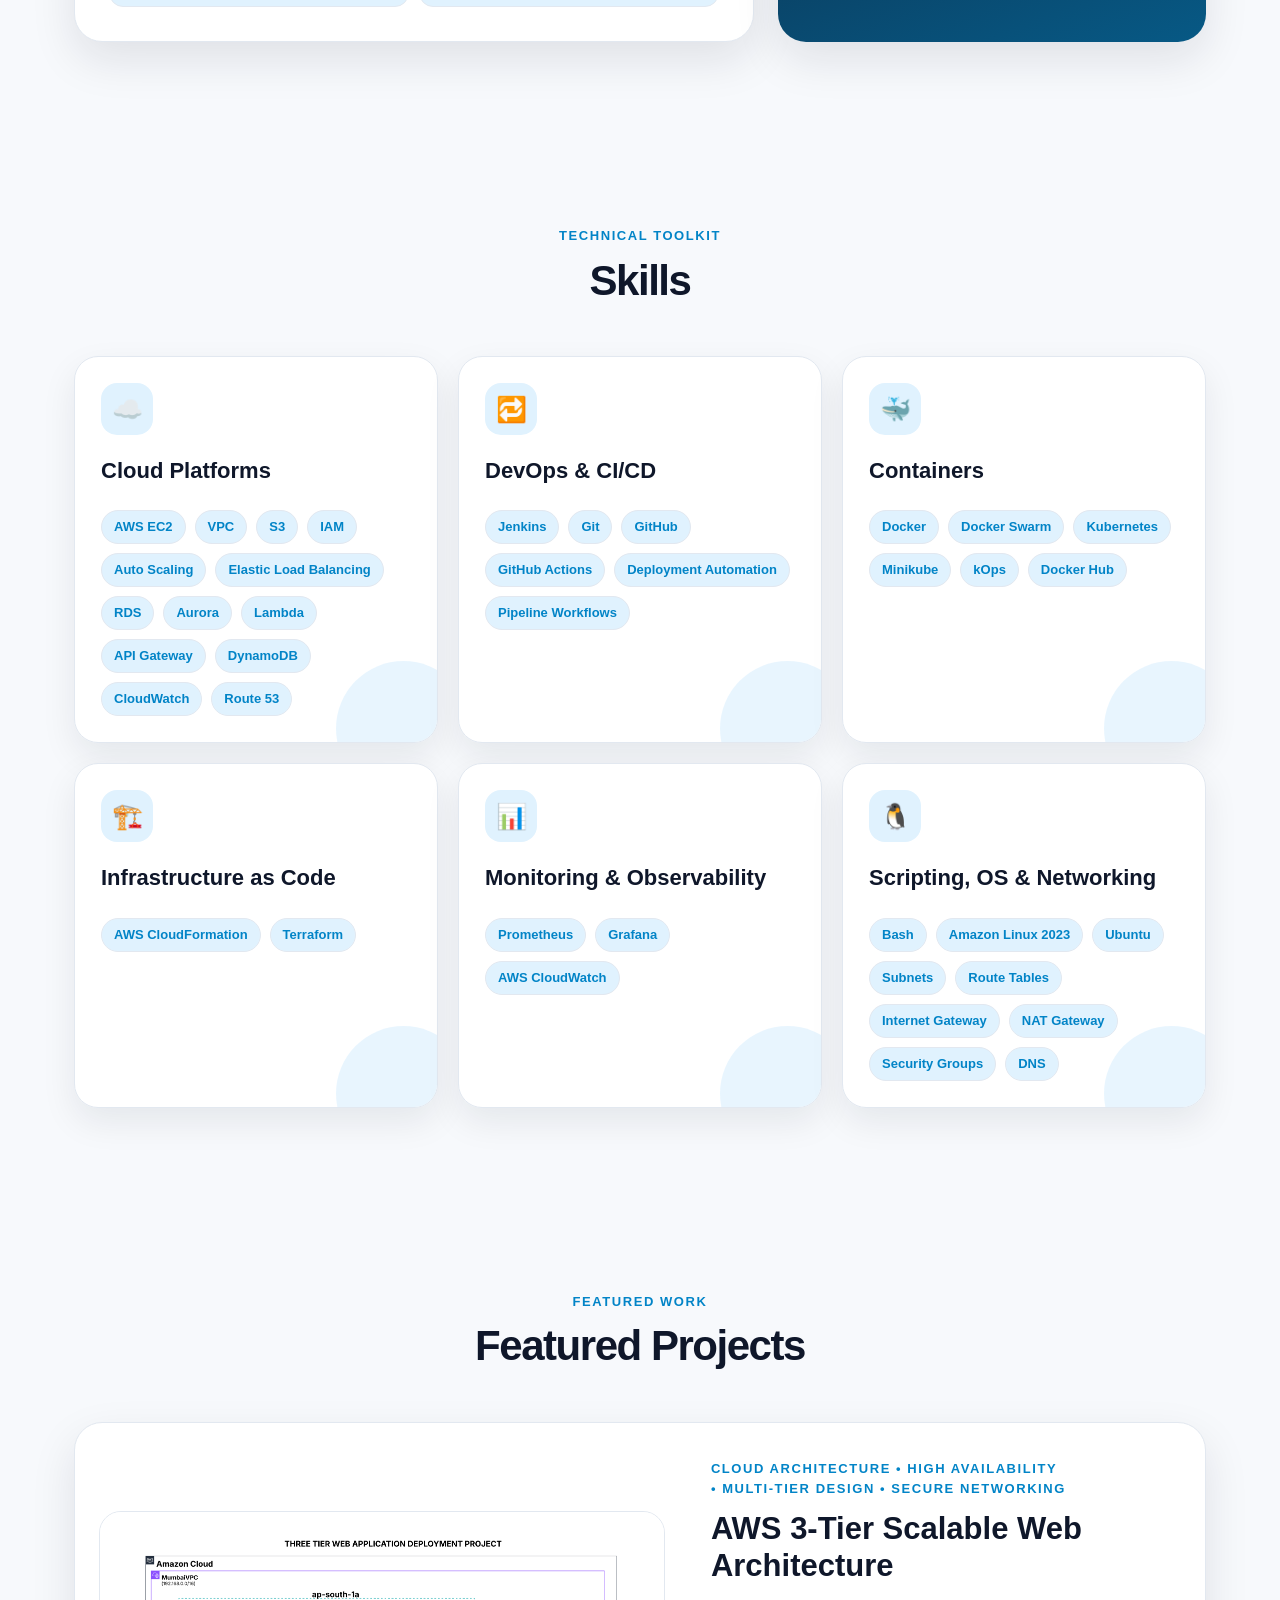
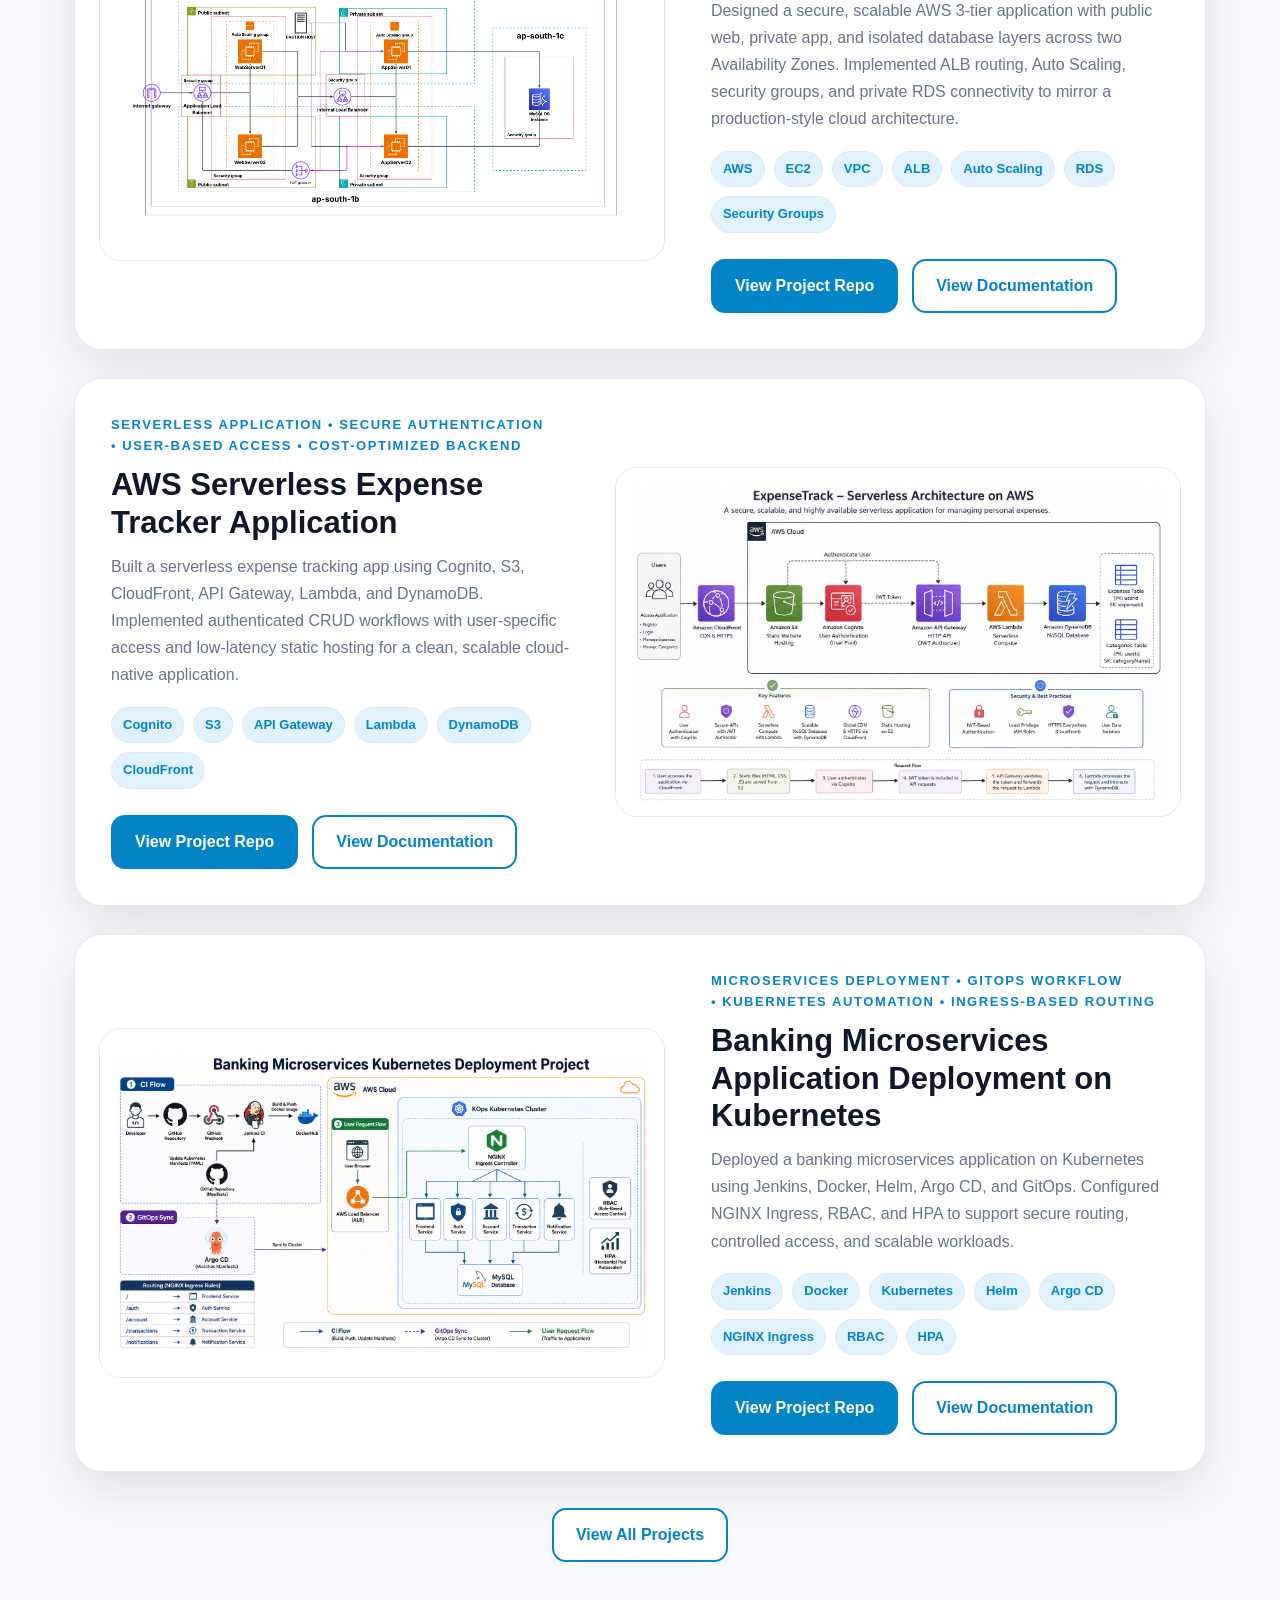
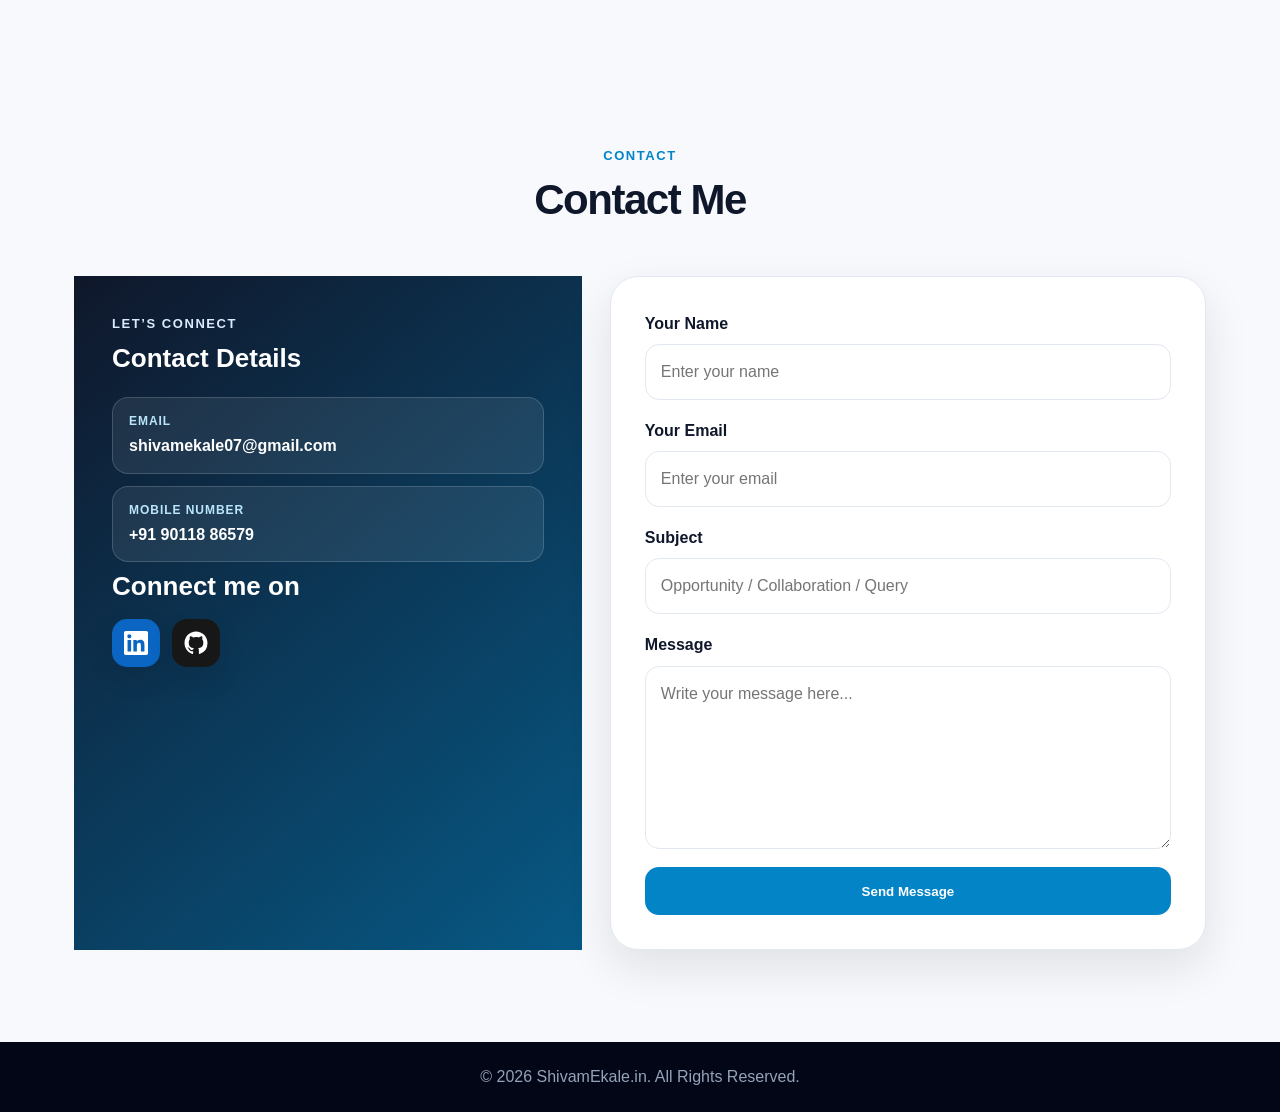
==== commit fbf8ec9c: "Update index.html" ====
--- a/index.html
+++ b/index.html
@@ -32,7 +32,7 @@
       <div class="hero-content">
         <p class="eyebrow">AWS Certified • DevOps Engineer • Cloud Infrastructure</p>
         <h1>Hi, I’m <span>Shivam</span></h1>
-        <h2>DevOps Engineer | AWS Cloud Enthusiast</h2>
+        <h2>DevOps | AWS Cloud Engineer</h2>
         <p class="hero-summary">
           DevOps Engineer with hands-on experience in AWS cloud infrastructure, CI/CD automation, Linux, Docker, Kubernetes, networking, monitoring, and scalable deployments. Focused on automation, reliability, and production-ready DevOps workflows.
         </p>
--- a/style.css
+++ b/style.css
@@ -1071,3 +1071,150 @@
     width: 100%;
   }
 }
+
+/* Final fix: Skills section with button-style skill chips inside parent skill cards */
+.compact-skill-grid {
+  align-items: stretch;
+}
+.skill-box {
+  min-height: 250px;
+  display: flex;
+  flex-direction: column;
+}
+.skill-box .skill-icon {
+  display: grid;
+  place-items: center;
+  width: 52px;
+  height: 52px;
+  background: var(--soft);
+  border-radius: 16px;
+  font-size: 25px;
+  margin-bottom: 18px;
+  position: relative;
+  z-index: 2;
+}
+.skill-chip-list {
+  display: flex;
+  flex-wrap: wrap;
+  align-items: flex-start;
+  gap: 9px;
+  margin-top: 14px;
+  position: relative;
+  z-index: 2;
+}
+.skill-chip-list .skill-chip {
+  display: inline-flex !important;
+  align-items: center;
+  justify-content: center;
+  width: auto !important;
+  height: auto !important;
+  min-height: 34px;
+  padding: 7px 12px;
+  margin: 0 !important;
+  border-radius: 999px;
+  border: 1px solid var(--line);
+  background: var(--soft);
+  color: var(--blue);
+  font-size: 13px;
+  font-weight: 850;
+  line-height: 1.1;
+  box-shadow: none;
+  white-space: nowrap;
+}
+[data-theme="dark"] .skill-chip-list .skill-chip {
+  background: rgba(56, 189, 248, 0.10);
+  border-color: rgba(125, 211, 252, 0.22);
+  color: #7dd3fc;
+}
+
+/* Final fix: keep project architecture images fully inside their frames */
+.project-slider {
+  display: grid;
+  place-items: center;
+  background: var(--surface);
+}
+.project-slider img {
+  object-fit: contain !important;
+  padding: 14px;
+  background: var(--surface);
+}
+.project-catalog-card img {
+  object-fit: contain !important;
+  padding: 16px;
+  background: var(--surface);
+}
+[data-theme="dark"] .project-slider,
+[data-theme="dark"] .project-slider img,
+[data-theme="dark"] .project-catalog-card img {
+  background: #0f172a;
+}
+@media (max-width: 760px) {
+  .skill-box {
+    min-height: auto;
+  }
+  .skill-chip-list {
+    justify-content: center;
+  }
+  .project-slider img,
+  .project-catalog-card img {
+    padding: 10px;
+  }
+}
+
+
+/* Clean project descriptions */
+.project-summary {
+  font-size: 16px;
+  line-height: 1.75;
+  color: var(--muted);
+  margin-bottom: 18px;
+}
+
+.project-detail-list {
+  display: grid;
+  gap: 10px;
+  list-style: none;
+  margin: 18px 0 20px;
+  padding: 0;
+}
+
+.project-detail-list li {
+  position: relative;
+  padding: 12px 14px 12px 18px;
+  border: 1px solid var(--line);
+  border-radius: 14px;
+  background: linear-gradient(180deg, var(--surface), var(--card));
+  color: var(--muted);
+  line-height: 1.55;
+}
+
+.project-detail-list li::before {
+  content: "";
+  position: absolute;
+  left: 0;
+  top: 14px;
+  bottom: 14px;
+  width: 4px;
+  border-radius: 999px;
+  background: var(--blue);
+}
+
+.project-detail-list strong {
+  color: var(--dark);
+  font-weight: 900;
+}
+
+.project-info > p:not(.project-date) {
+  font-size: 16px;
+  line-height: 1.7;
+}
+
+.project-catalog-body > .hero-cta-row {
+  margin-top: 8px;
+}
+
+@media (max-width: 760px) {
+  .project-detail-list li {
+    padding: 11px 12px 11px 16px;
+  }
+}
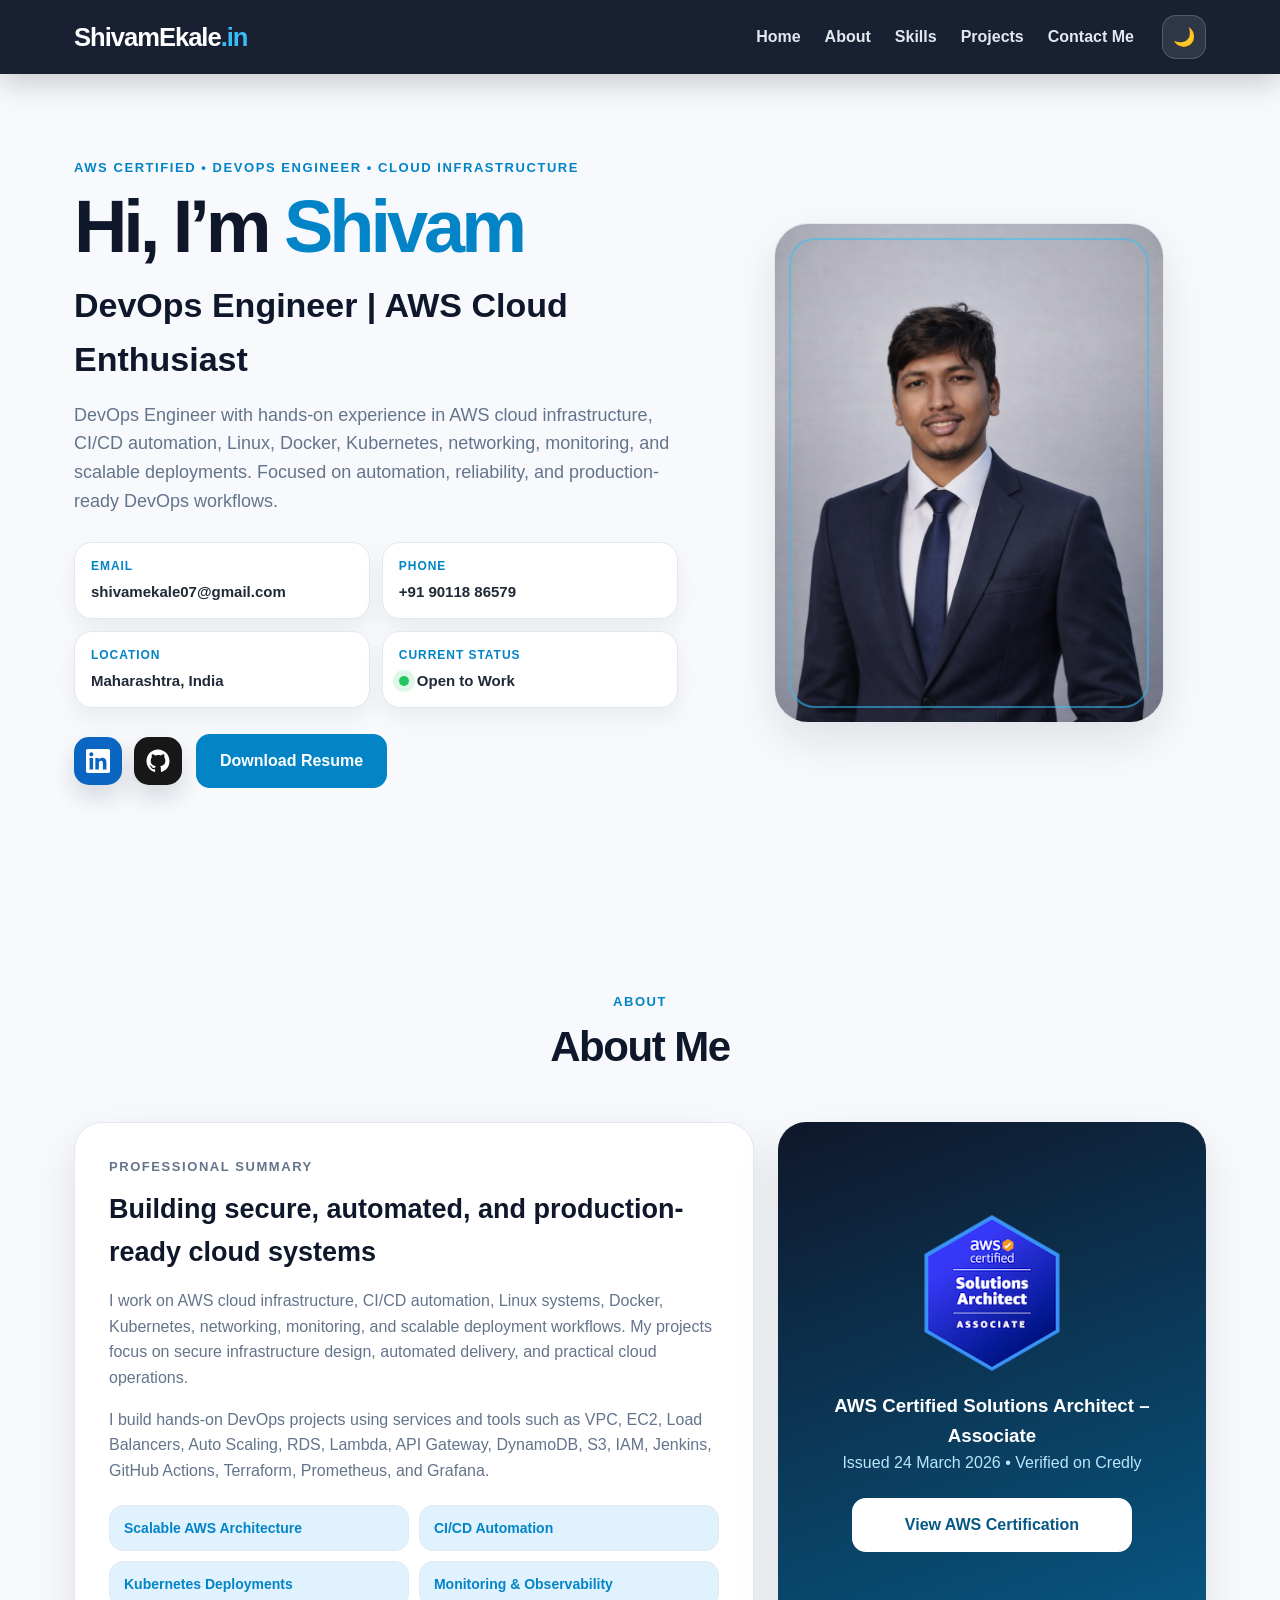
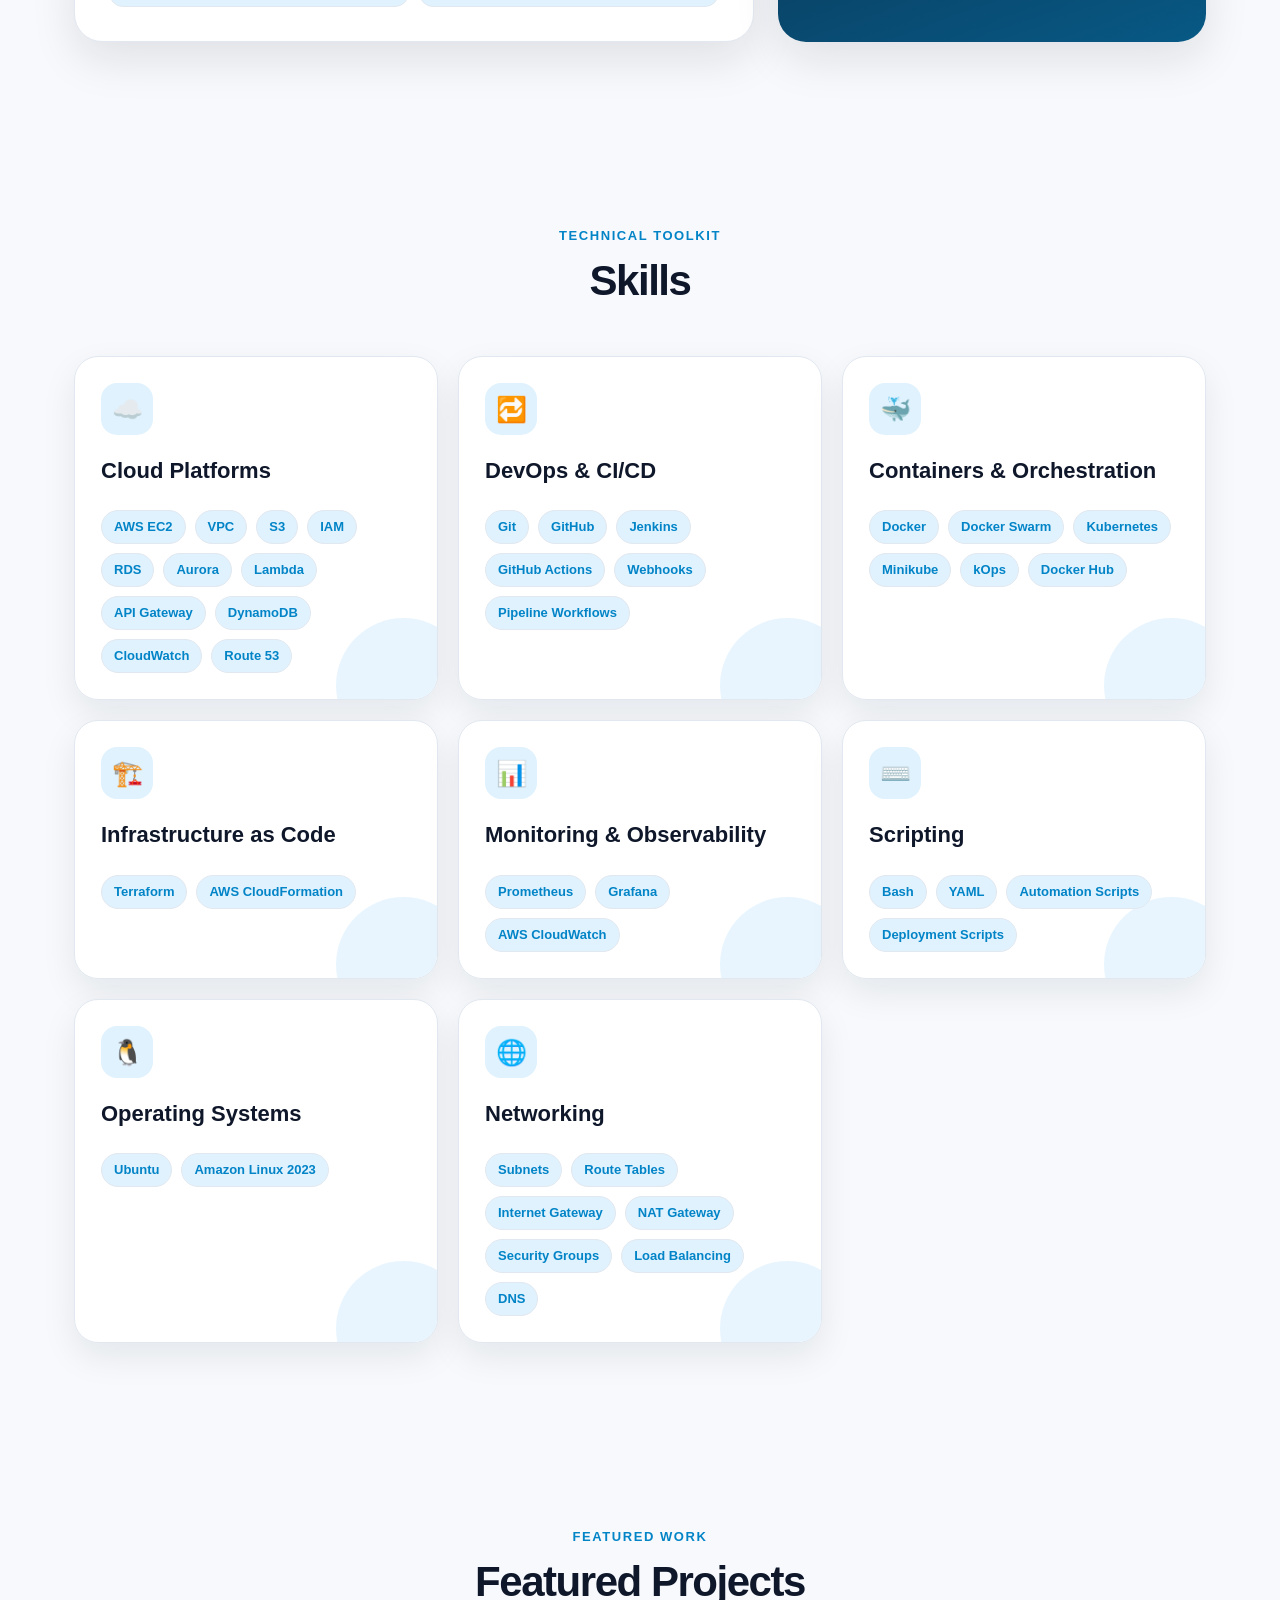
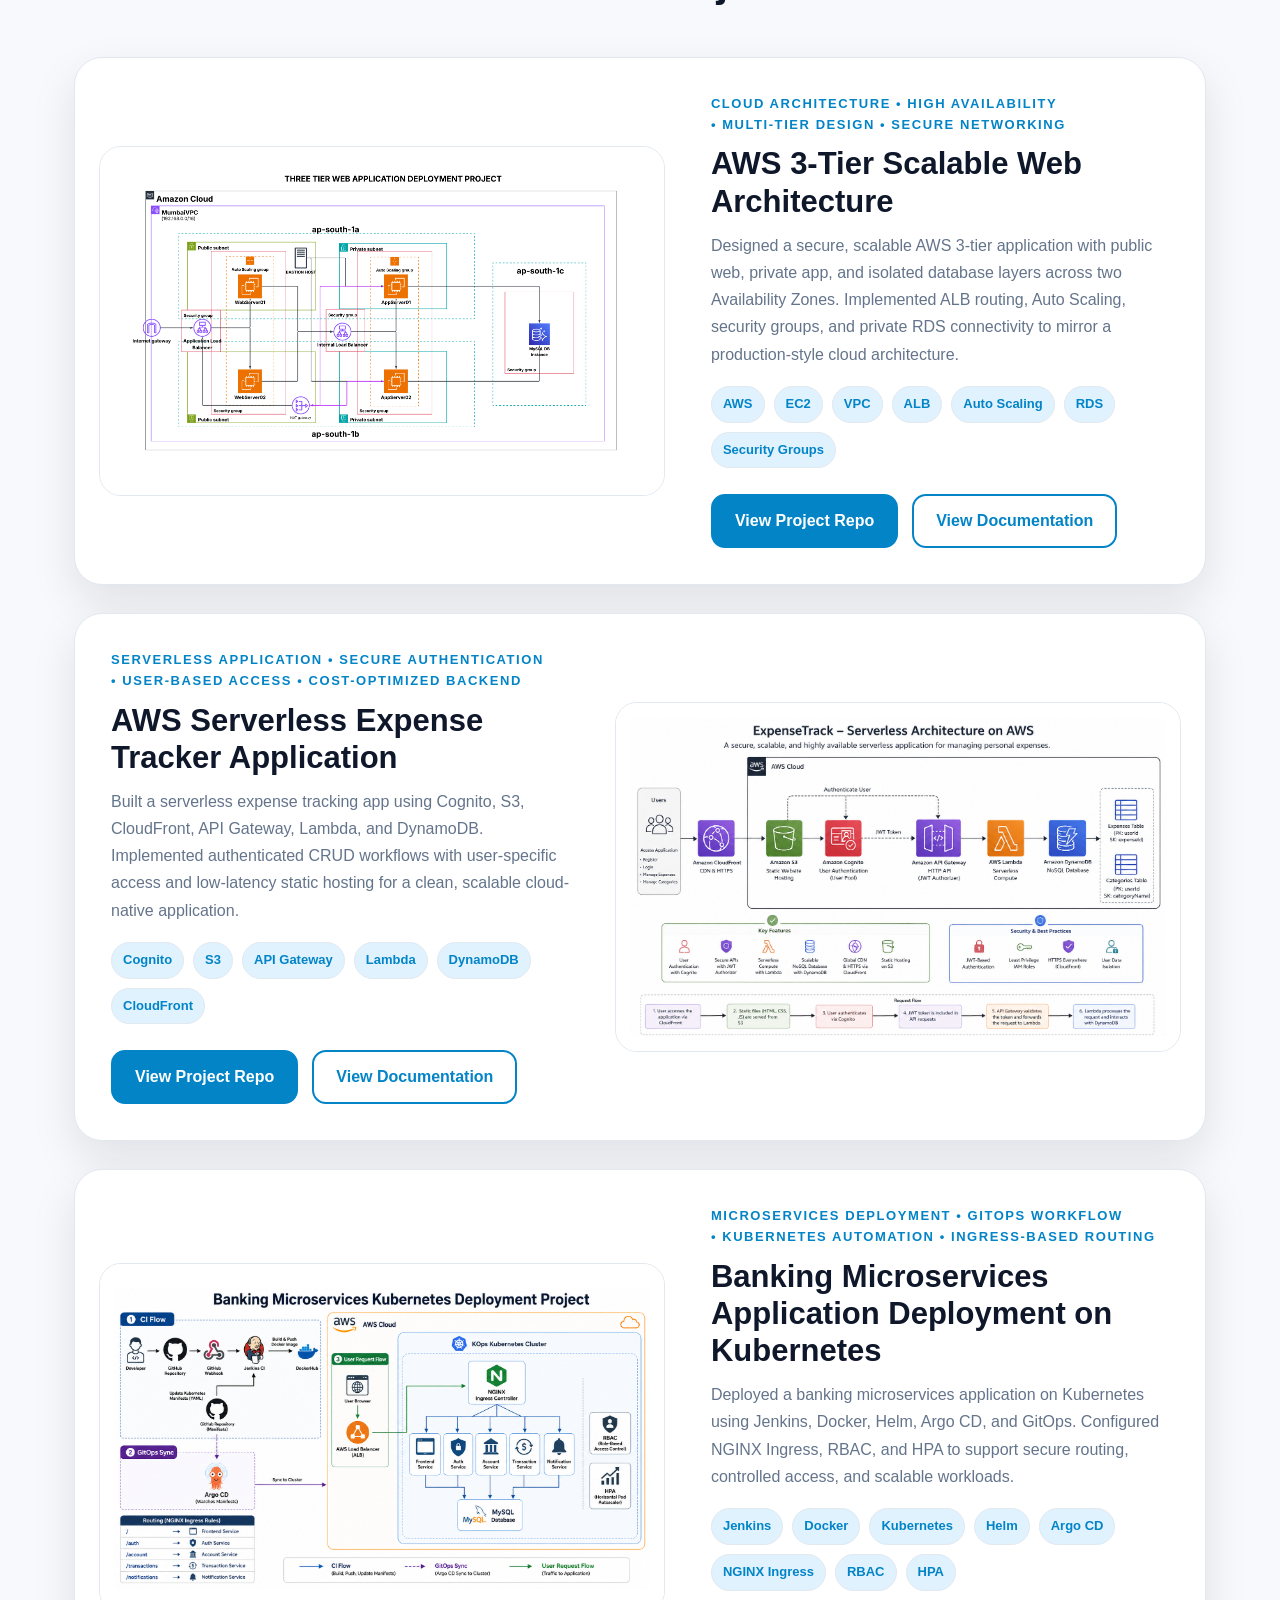
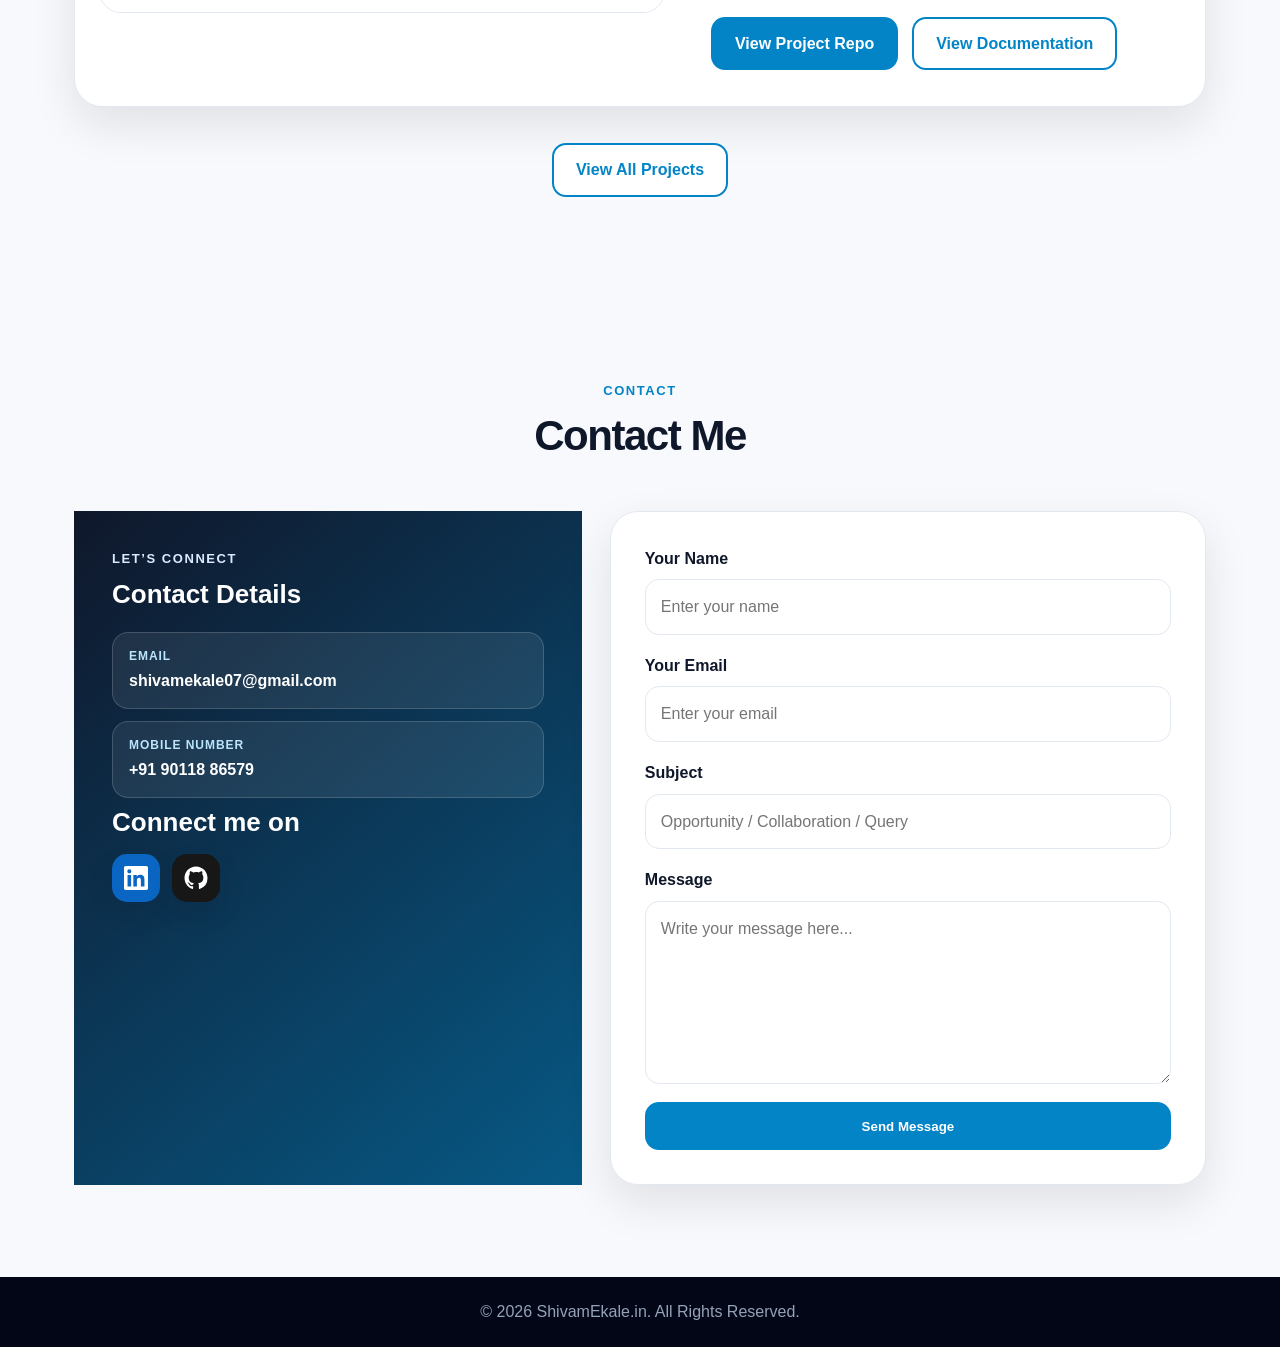
==== commit 43caaaaa: "Update index.html" ====
--- a/index.html
+++ b/index.html
@@ -32,7 +32,7 @@
       <div class="hero-content">
         <p class="eyebrow">AWS Certified • DevOps Engineer • Cloud Infrastructure</p>
         <h1>Hi, I’m <span>Shivam</span></h1>
-        <h2>DevOps | AWS Cloud Engineer</h2>
+        <h2>DevOps Engineer | AWS Cloud Enthusiast</h2>
         <p class="hero-summary">
           DevOps Engineer with hands-on experience in AWS cloud infrastructure, CI/CD automation, Linux, Docker, Kubernetes, networking, monitoring, and scalable deployments. Focused on automation, reliability, and production-ready DevOps workflows.
         </p>
@@ -118,42 +118,96 @@
           <div class="skill-icon">☁️</div>
           <h3>Cloud Platforms</h3>
           <div class="skill-chip-list">
-            <span class="skill-chip">AWS EC2</span><span class="skill-chip">VPC</span><span class="skill-chip">S3</span><span class="skill-chip">IAM</span><span class="skill-chip">Auto Scaling</span><span class="skill-chip">Elastic Load Balancing</span><span class="skill-chip">RDS</span><span class="skill-chip">Aurora</span><span class="skill-chip">Lambda</span><span class="skill-chip">API Gateway</span><span class="skill-chip">DynamoDB</span><span class="skill-chip">CloudWatch</span><span class="skill-chip">Route 53</span>
-          </div>
-        </article>
+            <span class="skill-chip">AWS EC2</span>
+            <span class="skill-chip">VPC</span>
+            <span class="skill-chip">S3</span>
+            <span class="skill-chip">IAM</span>
+            <span class="skill-chip">RDS</span>
+            <span class="skill-chip">Aurora</span>
+            <span class="skill-chip">Lambda</span>
+            <span class="skill-chip">API Gateway</span>
+            <span class="skill-chip">DynamoDB</span>
+            <span class="skill-chip">CloudWatch</span>
+            <span class="skill-chip">Route 53</span>
+          </div>
+        </article>
+
         <article class="skill-card skill-box">
           <div class="skill-icon">🔁</div>
           <h3>DevOps & CI/CD</h3>
           <div class="skill-chip-list">
-            <span class="skill-chip">Jenkins</span><span class="skill-chip">Git</span><span class="skill-chip">GitHub</span><span class="skill-chip">GitHub Actions</span><span class="skill-chip">Deployment Automation</span><span class="skill-chip">Pipeline Workflows</span>
-          </div>
-        </article>
+            <span class="skill-chip">Git</span>
+            <span class="skill-chip">GitHub</span>
+            <span class="skill-chip">Jenkins</span>
+            <span class="skill-chip">GitHub Actions</span>
+            <span class="skill-chip">Webhooks</span>
+            <span class="skill-chip">Pipeline Workflows</span>
+          </div>
+        </article>
+
         <article class="skill-card skill-box">
           <div class="skill-icon">🐳</div>
-          <h3>Containers</h3>
-          <div class="skill-chip-list">
-            <span class="skill-chip">Docker</span><span class="skill-chip">Docker Swarm</span><span class="skill-chip">Kubernetes</span><span class="skill-chip">Minikube</span><span class="skill-chip">kOps</span><span class="skill-chip">Docker Hub</span>
-          </div>
-        </article>
+          <h3>Containers & Orchestration</h3>
+          <div class="skill-chip-list">
+            <span class="skill-chip">Docker</span>
+            <span class="skill-chip">Docker Swarm</span>
+            <span class="skill-chip">Kubernetes</span>
+            <span class="skill-chip">Minikube</span>
+            <span class="skill-chip">kOps</span>
+            <span class="skill-chip">Docker Hub</span>
+          </div>
+        </article>
+
         <article class="skill-card skill-box">
           <div class="skill-icon">🏗️</div>
           <h3>Infrastructure as Code</h3>
           <div class="skill-chip-list">
-            <span class="skill-chip">AWS CloudFormation</span><span class="skill-chip">Terraform</span>
-          </div>
-        </article>
+            <span class="skill-chip">Terraform</span>
+            <span class="skill-chip">AWS CloudFormation</span>
+          </div>
+        </article>
+
         <article class="skill-card skill-box">
           <div class="skill-icon">📊</div>
           <h3>Monitoring & Observability</h3>
           <div class="skill-chip-list">
-            <span class="skill-chip">Prometheus</span><span class="skill-chip">Grafana</span><span class="skill-chip">AWS CloudWatch</span>
-          </div>
-        </article>
+            <span class="skill-chip">Prometheus</span>
+            <span class="skill-chip">Grafana</span>
+            <span class="skill-chip">AWS CloudWatch</span>
+          </div>
+        </article>
+
+        <article class="skill-card skill-box">
+          <div class="skill-icon">⌨️</div>
+          <h3>Scripting</h3>
+          <div class="skill-chip-list">
+            <span class="skill-chip">Bash</span>
+            <span class="skill-chip">YAML</span>
+            <span class="skill-chip">Automation Scripts</span>
+            <span class="skill-chip">Deployment Scripts</span>
+          </div>
+        </article>
+
         <article class="skill-card skill-box">
           <div class="skill-icon">🐧</div>
-          <h3>Scripting, OS & Networking</h3>
-          <div class="skill-chip-list">
-            <span class="skill-chip">Bash</span><span class="skill-chip">Amazon Linux 2023</span><span class="skill-chip">Ubuntu</span><span class="skill-chip">Subnets</span><span class="skill-chip">Route Tables</span><span class="skill-chip">Internet Gateway</span><span class="skill-chip">NAT Gateway</span><span class="skill-chip">Security Groups</span><span class="skill-chip">DNS</span>
+          <h3>Operating Systems</h3>
+          <div class="skill-chip-list">
+            <span class="skill-chip">Ubuntu</span>
+            <span class="skill-chip">Amazon Linux 2023</span>
+          </div>
+        </article>
+
+        <article class="skill-card skill-box">
+          <div class="skill-icon">🌐</div>
+          <h3>Networking</h3>
+          <div class="skill-chip-list">
+            <span class="skill-chip">Subnets</span>
+            <span class="skill-chip">Route Tables</span>
+            <span class="skill-chip">Internet Gateway</span>
+            <span class="skill-chip">NAT Gateway</span>
+            <span class="skill-chip">Security Groups</span>
+            <span class="skill-chip">Load Balancing</span>
+            <span class="skill-chip">DNS</span>
           </div>
         </article>
       </div>
@@ -265,7 +319,7 @@
             <textarea id="message" name="message" rows="6" placeholder="Write your message here..." required></textarea>
           </div>
           <button class="btn primary" type="submit">Send Message</button>
-            </form>
+        </form>
       </div>
     </section>
   </main>
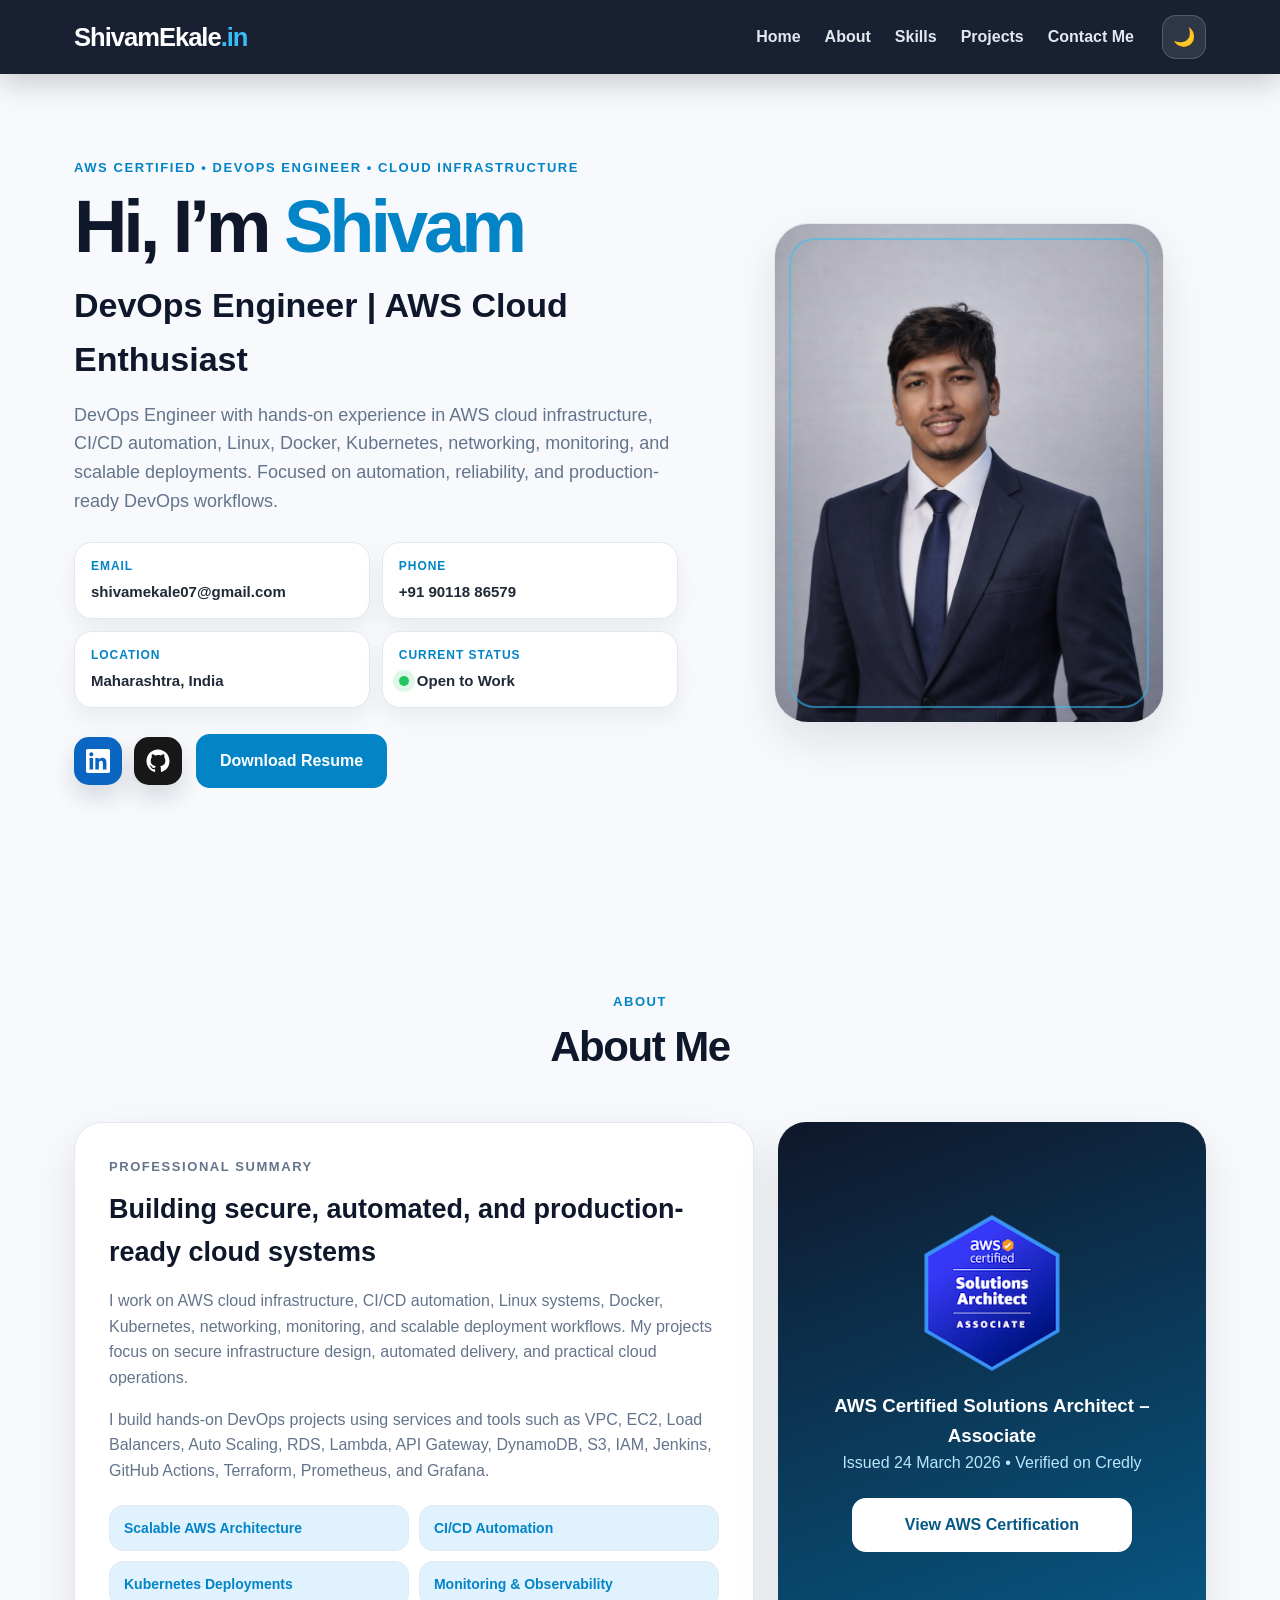
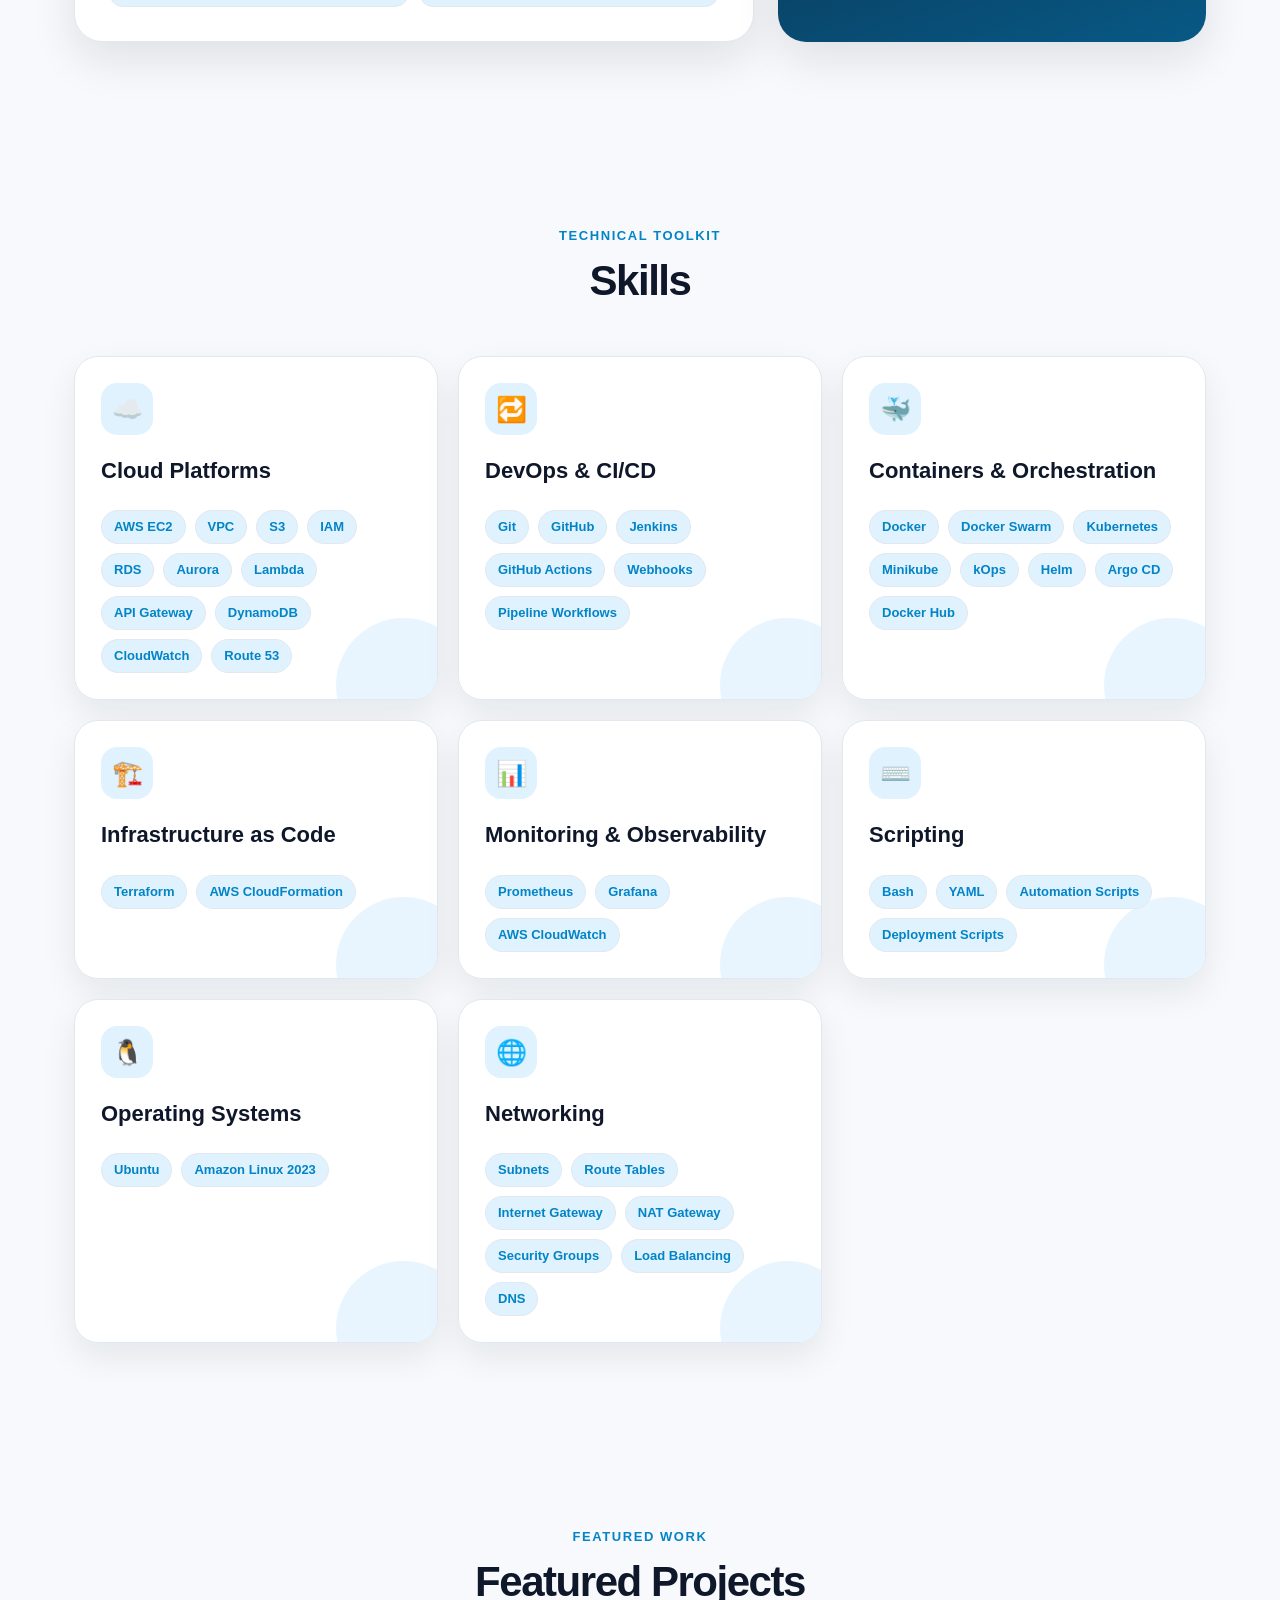
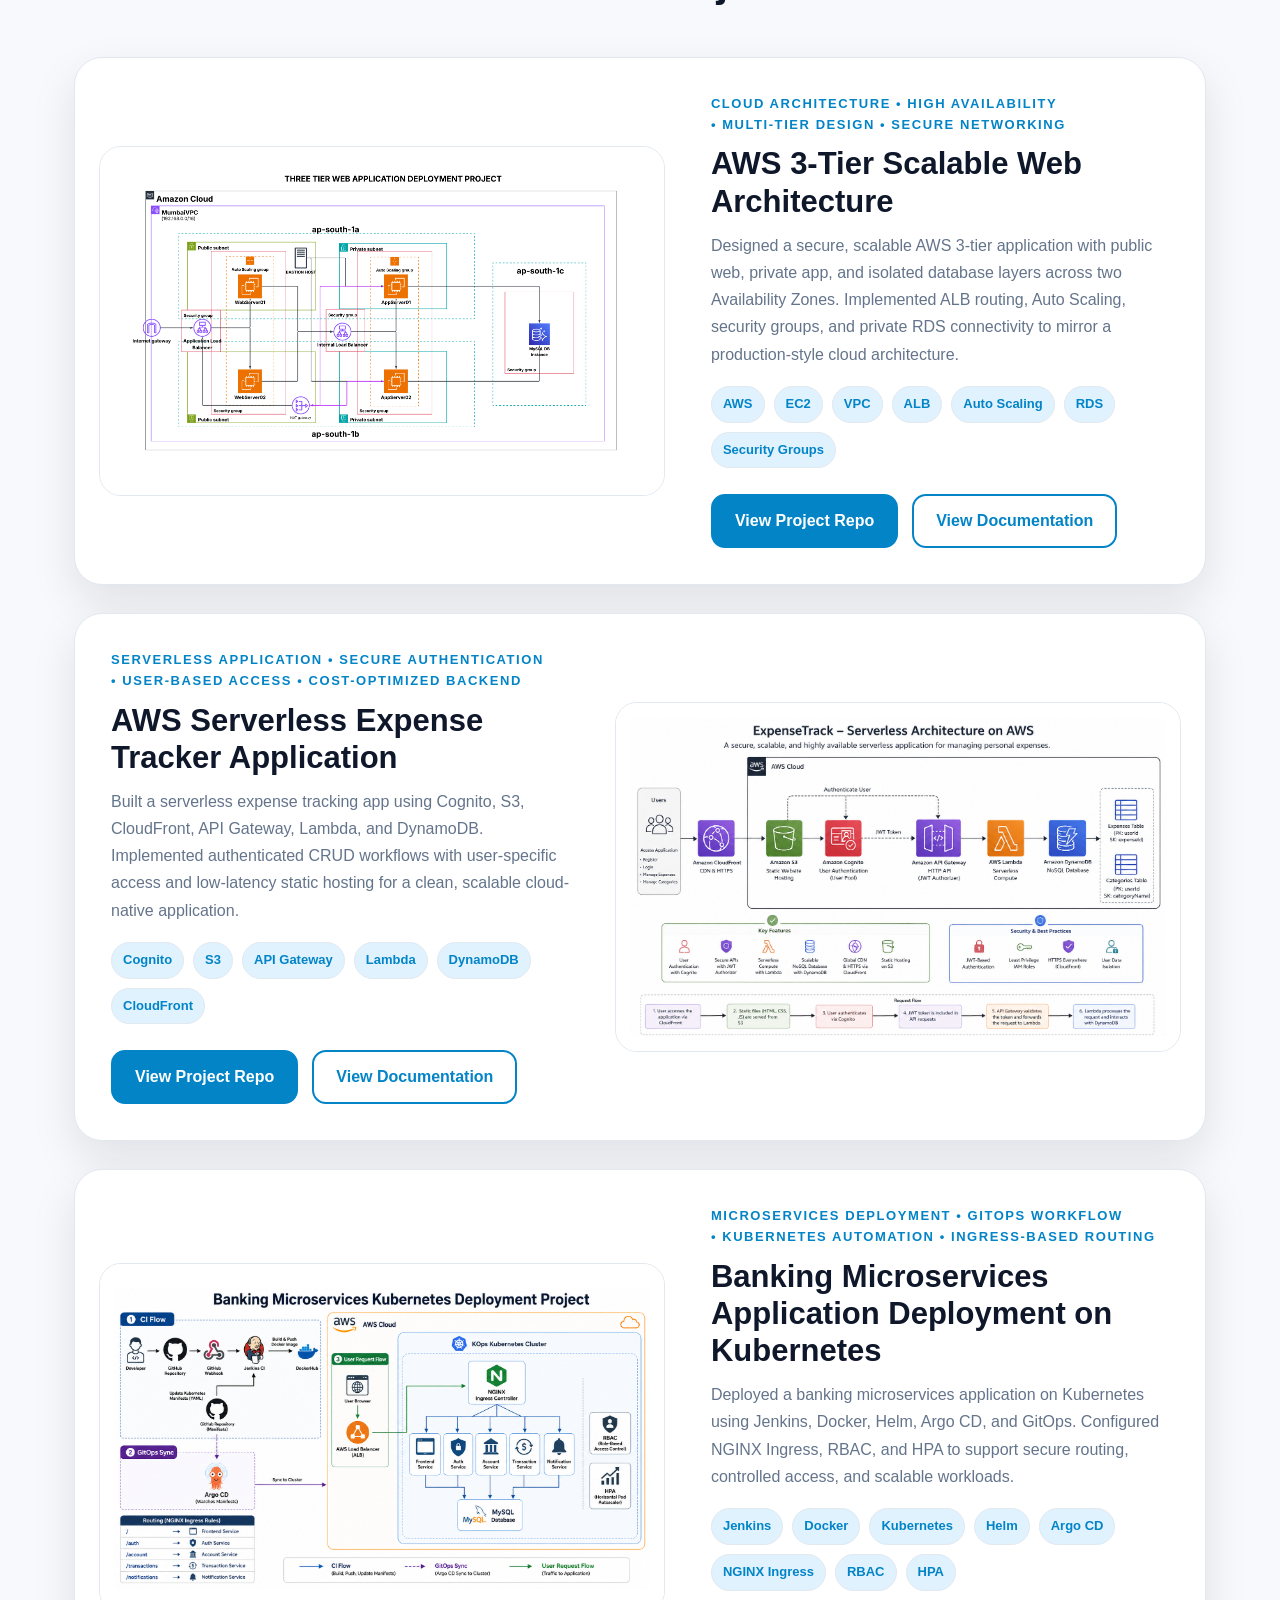
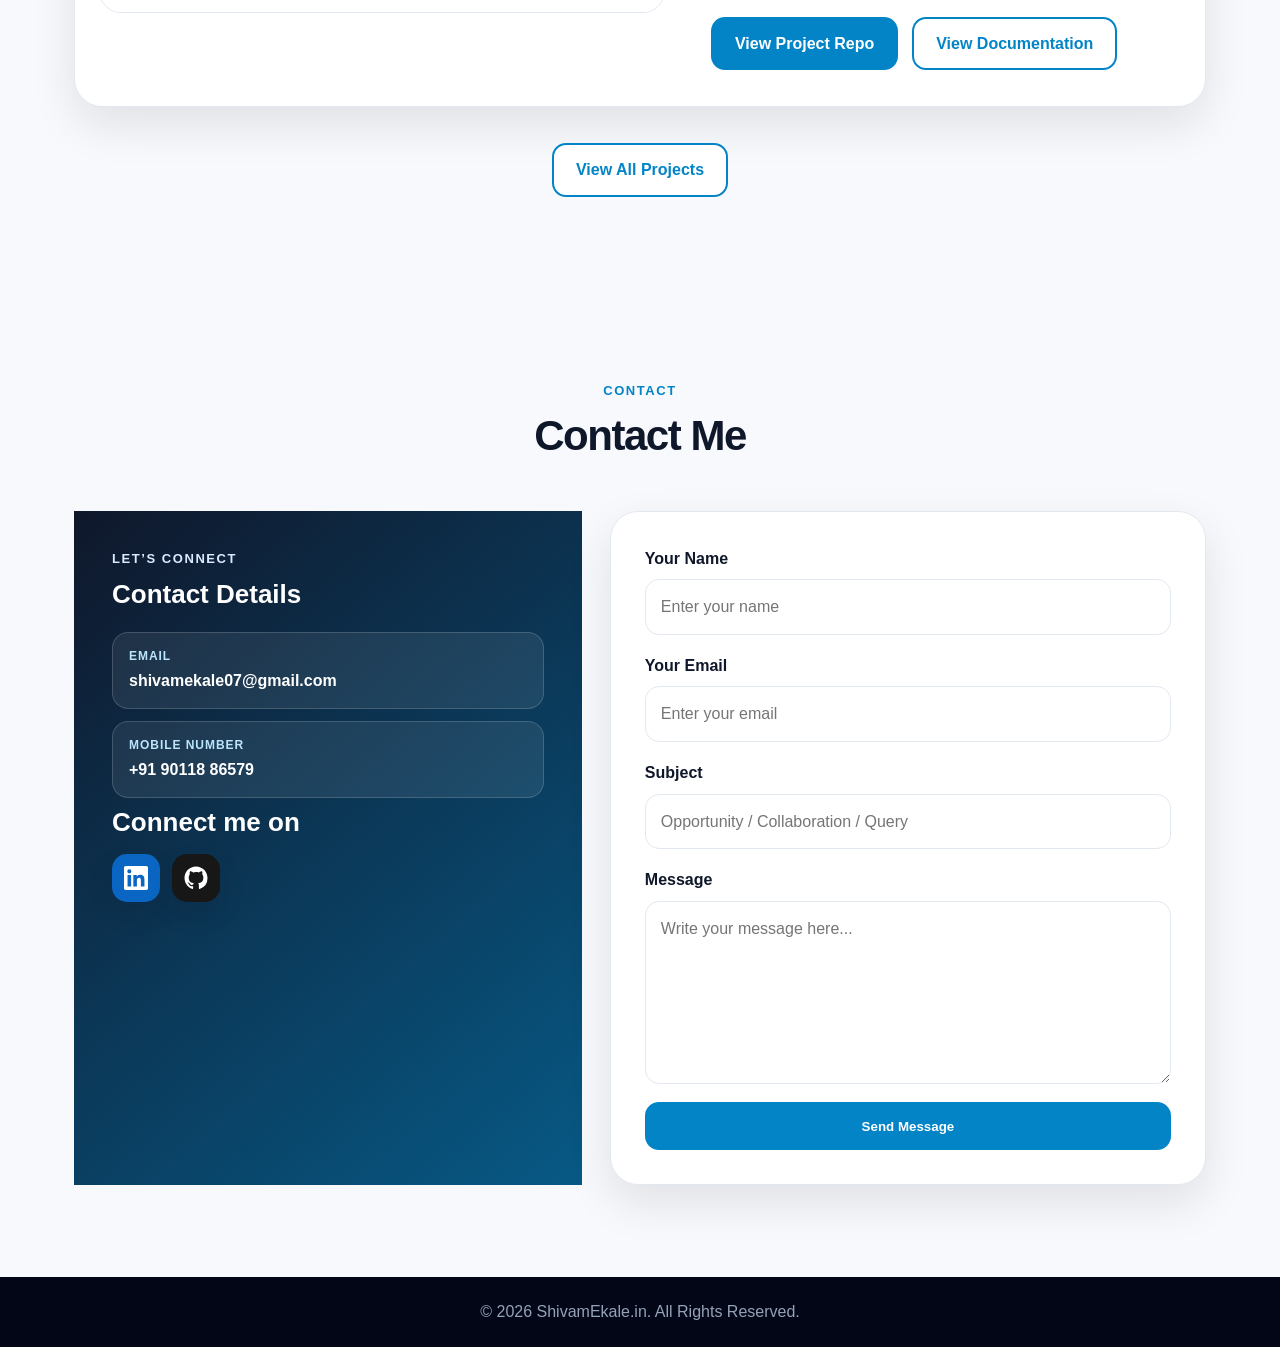
==== commit 513e9e8e: "Update index.html" ====
--- a/index.html
+++ b/index.html
@@ -154,6 +154,8 @@
             <span class="skill-chip">Kubernetes</span>
             <span class="skill-chip">Minikube</span>
             <span class="skill-chip">kOps</span>
+            <span class="skill-chip">Helm</span>
+            <span class="skill-chip">Argo CD</span>
             <span class="skill-chip">Docker Hub</span>
           </div>
         </article>
